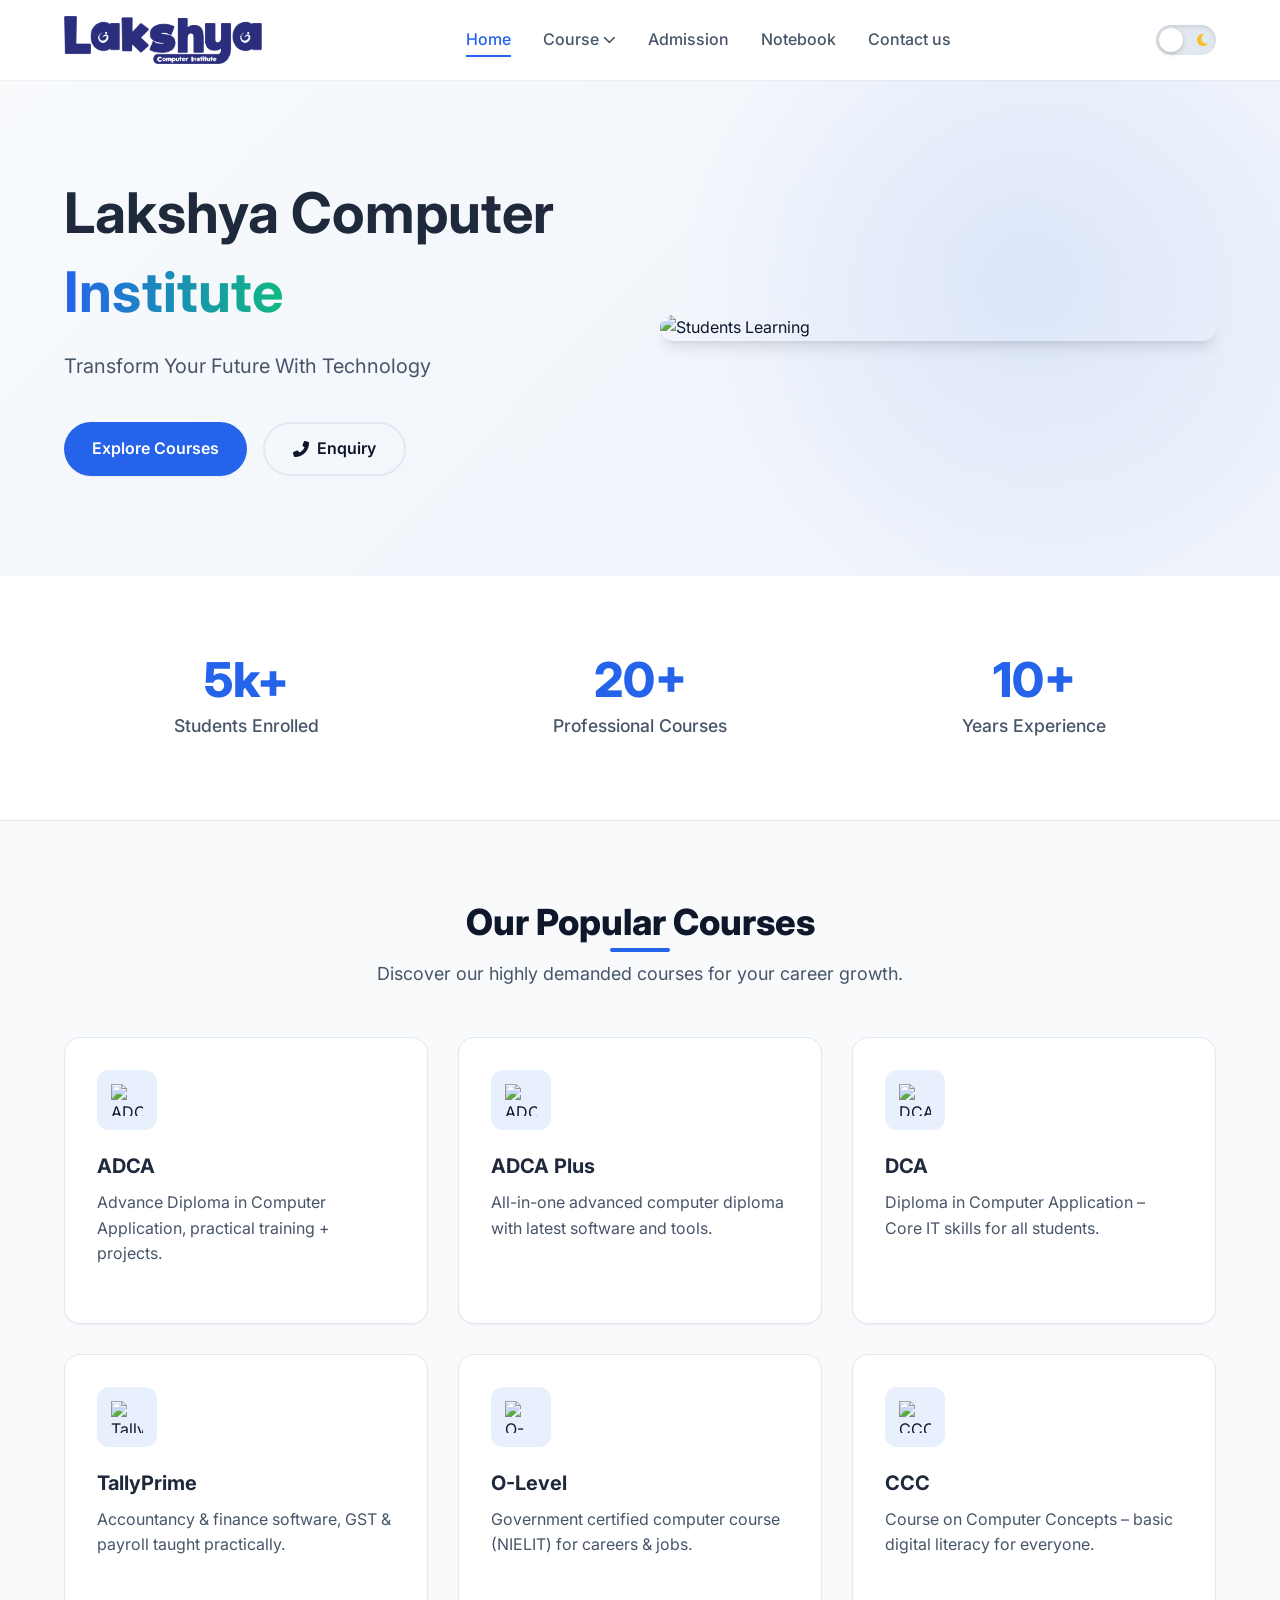
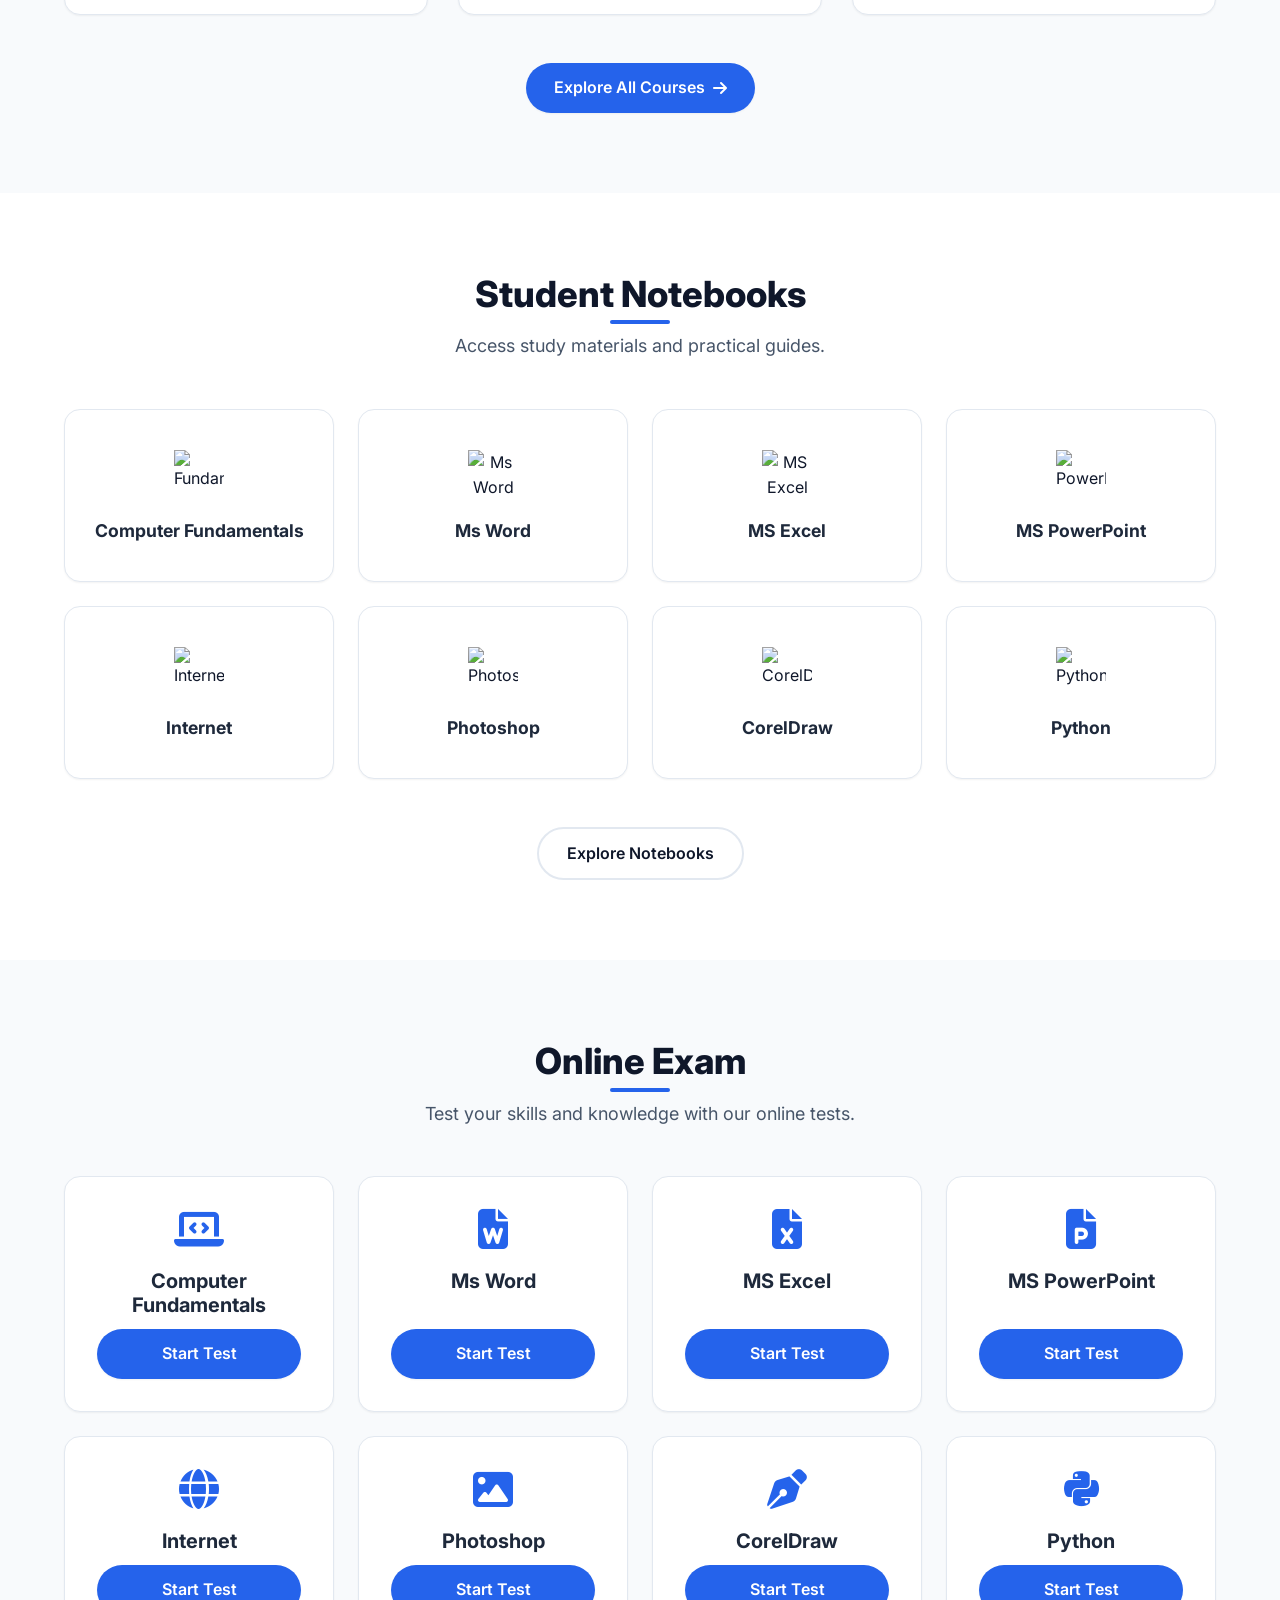
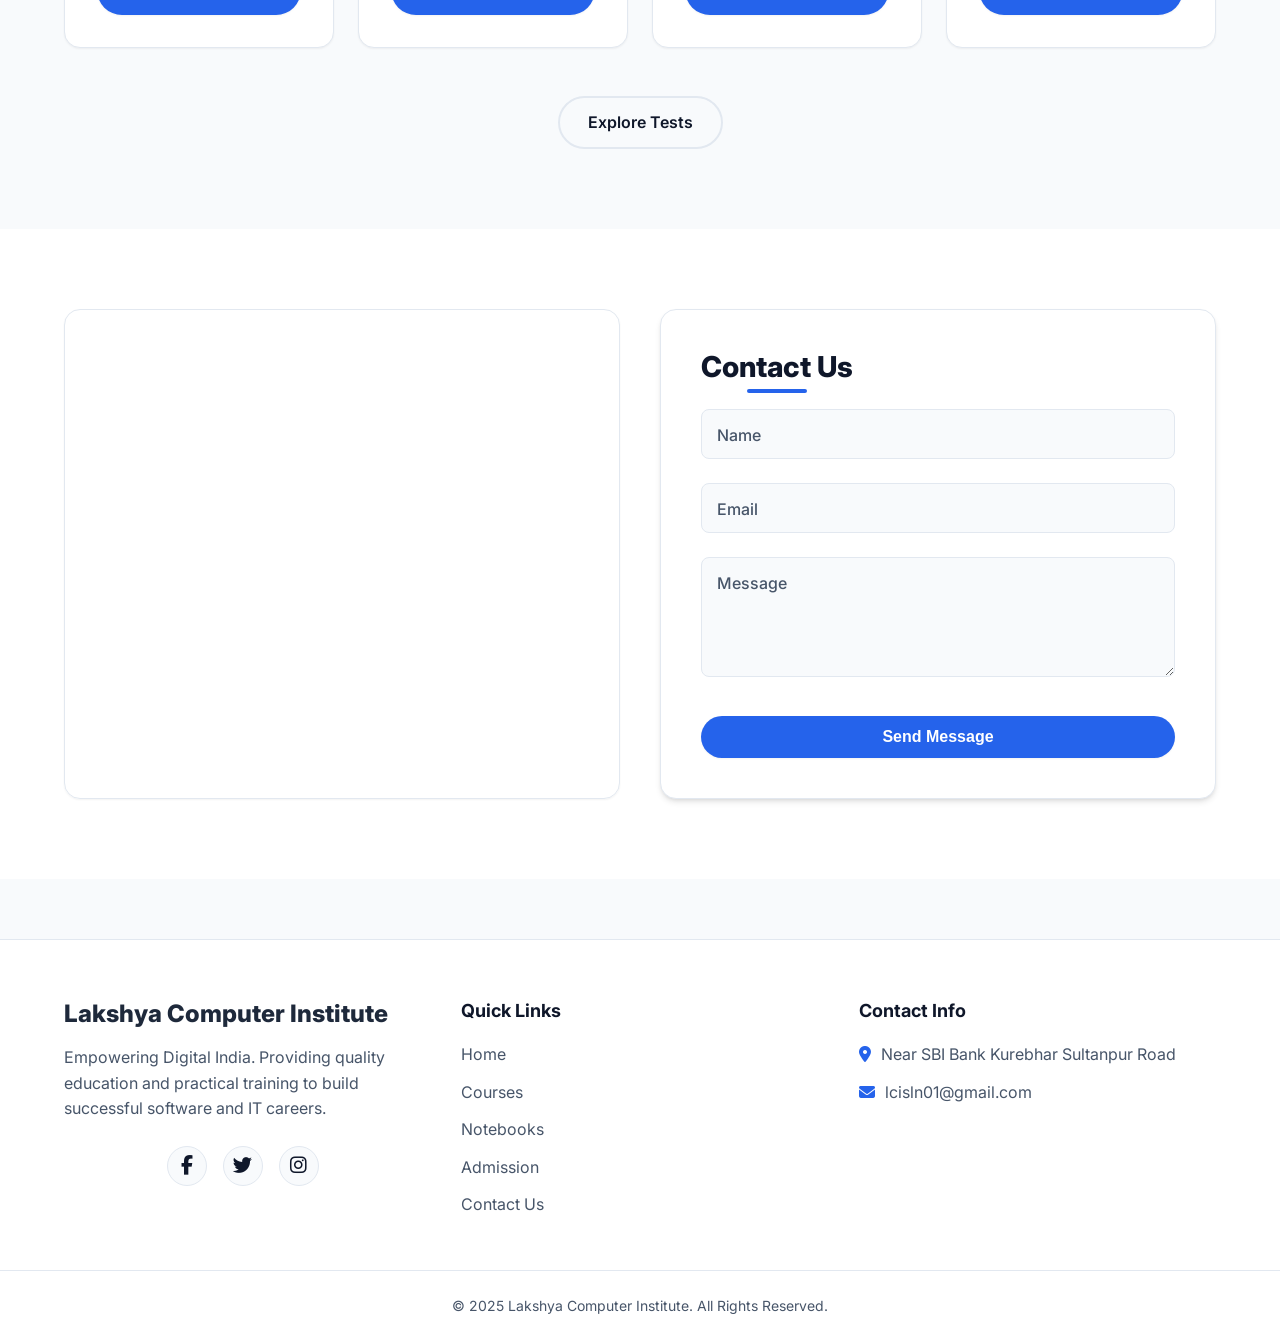
==== index.html @ 4f0df4cd "Add files via upload" ====
<!DOCTYPE html>
<html lang="en">

<head>
  <meta charset="UTF-8" />
  <title>Lakshya Computer Institute</title>
  <meta name="viewport" content="width=device-width, initial-scale=1.0" />
  <link rel="icon" type="image/png" href="img/fevicon.png">
  <link rel="stylesheet" href="assets/css/style.css">
  <link rel="stylesheet" href="https://cdnjs.cloudflare.com/ajax/libs/font-awesome/6.4.0/css/all.min.css">
</head>

<body>
  <!-- Page Loader -->
  <div id="page-loader" class="page-loader">
    <div class="spinner"></div>
  </div>

  <!-- Header -->
  <header>
    <div class="container navbar">
      <div class="nav-brand">
        <img src="img/logo.png" alt="Lakshya Logo" class="logo-img" />
      </div>

      <nav class="nav-menu" id="nav-menu">
        <a href="index.html" class="nav-link active">Home</a>
        <div class="dropdown">
          <a href="#" class="nav-link dropdown-toggle" id="dropdownBtn">Course <i class="fas fa-chevron-down"></i></a>
          <div class="dropdown-menu">
            <a href="Course.html" class="dropdown-item">Basic Course</a>
            <a href="Course.html" class="dropdown-item">Intermediate Course</a>
            <a href="Course.html" class="dropdown-item">Advance Course</a>
          </div>
        </div>
        <a href="admission.html" class="nav-link">Admission</a>
        <a href="Notebook.html" class="nav-link">Notebook</a>
        <a href="contact.html" class="nav-link">Contact us</a>
      </nav>

      <div class="nav-actions">
        <button id="theme-toggle" class="animated-theme-toggle" aria-label="Toggle Dark Mode">
          <div class="toggle-track">
            <i class="fas fa-sun icon-sun"></i>
            <i class="fas fa-moon icon-moon"></i>
            <div class="toggle-thumb"></div>
          </div>
        </button>
        <button id="mobile-menu-btn" class="mobile-menu-btn" aria-label="Toggle Mobile Menu">
          <i class="fas fa-bars"></i>
        </button>
      </div>
    </div>
  </header>

  <!-- Hero Section -->
  <section class="hero" id="hero">
    <div class="container grid-2" style="align-items: center;">
      <div class="hero-content reveal">
        <h1>Lakshya Computer <span class="animated-text">Institute</span></h1>
        <p class="hero-subtitle">Transform Your Future With Technology</p>
        <div class="hero-buttons">
          <a href="Course.html" class="btn btn-primary">Explore Courses</a>
          <a href="tel:+919044666636" class="btn btn-outline"><i class="fas fa-phone-alt"></i> Enquiry</a>
        </div>
      </div>
      <div class="hero-image-wrapper reveal" style="transition-delay: 0.2s;">
        <img src="https://images.unsplash.com/photo-1513258496099-48168024aec0?fit=crop&w=1000&q=80"
          alt="Students Learning">
      </div>
    </div>
  </section>

  <!-- Stats Section (New UI) -->
  <section class="stats-section">
    <div class="container grid-3 reveal">
      <div class="stat-item">
        <div class="stat-number">5k+</div>
        <div class="stat-label">Students Enrolled</div>
      </div>
      <div class="stat-item">
        <div class="stat-number">20+</div>
        <div class="stat-label">Professional Courses</div>
      </div>
      <div class="stat-item">
        <div class="stat-number">10+</div>
        <div class="stat-label">Years Experience</div>
      </div>
    </div>
  </section>

  <!-- Courses Section -->
  <section class="section-padding" style="background-color: var(--bg-color);">
    <div class="container">
      <div class="text-center reveal">
        <h2 class="section-title">Our Popular Courses</h2>
        <p class="section-subtitle">Discover our highly demanded courses for your career growth.</p>
      </div>

      <div class="grid-3 mb-5">
        <div class="card course-card reveal">
          <div class="card-icon"><img src="https://cdn-icons-png.flaticon.com/128/5000/5000269.png" alt="ADCA"></div>
          <h3 class="card-title">ADCA</h3>
          <p class="card-desc">Advance Diploma in Computer Application, practical training + projects.</p>
        </div>
        <div class="card course-card reveal" style="transition-delay: 0.1s;">
          <div class="card-icon"><img src="https://cdn-icons-png.flaticon.com/128/5000/5000269.png" alt="ADCA Plus">
          </div>
          <h3 class="card-title">ADCA Plus</h3>
          <p class="card-desc">All-in-one advanced computer diploma with latest software and tools.</p>
        </div>
        <div class="card course-card reveal" style="transition-delay: 0.2s;">
          <div class="card-icon"><img src="https://cdn-icons-png.flaticon.com/128/5000/5000269.png" alt="DCA"></div>
          <h3 class="card-title">DCA</h3>
          <p class="card-desc">Diploma in Computer Application – Core IT skills for all students.</p>
        </div>
        <div class="card course-card reveal">
          <div class="card-icon"><img src="https://cdn-icons-png.flaticon.com/128/5000/5000269.png" alt="TallyPrime">
          </div>
          <h3 class="card-title">TallyPrime</h3>
          <p class="card-desc">Accountancy & finance software, GST & payroll taught practically.</p>
        </div>
        <div class="card course-card reveal" style="transition-delay: 0.1s;">
          <div class="card-icon"><img src="https://cdn-icons-png.flaticon.com/128/5000/5000269.png" alt="O-Level"></div>
          <h3 class="card-title">O-Level</h3>
          <p class="card-desc">Government certified computer course (NIELIT) for careers & jobs.</p>
        </div>
        <div class="card course-card reveal" style="transition-delay: 0.2s;">
          <div class="card-icon"><img src="https://cdn-icons-png.flaticon.com/128/5000/5000269.png" alt="CCC"></div>
          <h3 class="card-title">CCC</h3>
          <p class="card-desc">Course on Computer Concepts – basic digital literacy for everyone.</p>
        </div>
      </div>

      <div class="text-center reveal">
        <a href="Course.html" class="btn btn-primary">Explore All Courses <i class="fas fa-arrow-right"></i></a>
      </div>
    </div>
  </section>

  <!-- Notebooks Section -->
  <section class="section-padding" style="background-color: var(--surface-color);">
    <div class="container">
      <div class="text-center reveal">
        <h2 class="section-title">Student Notebooks</h2>
        <p class="section-subtitle">Access study materials and practical guides.</p>
      </div>

      <div class="grid-4 mb-5">
        <div class="card notebook-card reveal">
          <img src="https://cdn-icons-png.flaticon.com/128/3749/3749784.png" alt="Fundamentals" class="card-icon">
          <h4 class="card-title">Computer Fundamentals</h4>
        </div>
        <div class="card notebook-card reveal" style="transition-delay: 0.1s;">
          <img src="https://cdn-icons-png.flaticon.com/128/888/888883.png" alt="Ms Word" class="card-icon">
          <h4 class="card-title">Ms Word</h4>
        </div>
        <div class="card notebook-card reveal" style="transition-delay: 0.2s;">
          <img src="https://cdn-icons-png.flaticon.com/128/732/732220.png" alt="MS Excel" class="card-icon">
          <h4 class="card-title">MS Excel</h4>
        </div>
        <div class="card notebook-card reveal" style="transition-delay: 0.3s;">
          <img src="https://cdn-icons-png.flaticon.com/128/888/888874.png" alt="PowerPoint" class="card-icon">
          <h4 class="card-title">MS PowerPoint</h4>
        </div>
        <!-- Row 2 -->
        <div class="card notebook-card reveal">
          <img src="https://cdn-icons-png.flaticon.com/128/364/364089.png" alt="Internet" class="card-icon">
          <h4 class="card-title">Internet</h4>
        </div>
        <div class="card notebook-card reveal" style="transition-delay: 0.1s;">
          <img src="https://cdn-icons-png.flaticon.com/128/5968/5968520.png" alt="Photoshop" class="card-icon">
          <h4 class="card-title">Photoshop</h4>
        </div>
        <div class="card notebook-card reveal" style="transition-delay: 0.2s;">
          <img src="https://cdn-icons-png.flaticon.com/128/17471/17471642.png" alt="CorelDraw" class="card-icon">
          <h4 class="card-title">CorelDraw</h4>
        </div>
        <div class="card notebook-card reveal" style="transition-delay: 0.3s;">
          <img src="https://cdn-icons-png.flaticon.com/128/3098/3098090.png" alt="Python" class="card-icon">
          <h4 class="card-title">Python</h4>
        </div>
      </div>

      <div class="text-center reveal">
        <a href="Notebook.html" class="btn btn-outline" target="_blank">Explore Notebooks</a>
      </div>
    </div>
  </section>

  <!-- Online Exam Section -->
  <section class="section-padding" style="background-color: var(--bg-color);">
    <div class="container">
      <div class="text-center reveal">
        <h2 class="section-title">Online Exam</h2>
        <p class="section-subtitle">Test your skills and knowledge with our online tests.</p>
      </div>

      <div class="grid-4 mb-5">
        <div class="card exam-card reveal">
          <i class="fas fa-laptop-code card-icon"></i>
          <h4 class="card-title mb-3">Computer Fundamentals</h4>
          <a href="exam.html" class="btn btn-primary">Start Test</a>
        </div>
        <div class="card exam-card reveal" style="transition-delay: 0.1s;">
          <i class="fas fa-file-word card-icon"></i>
          <h4 class="card-title mb-3">Ms Word</h4>
          <a href="exam.html" class="btn btn-primary">Start Test</a>
        </div>
        <div class="card exam-card reveal" style="transition-delay: 0.2s;">
          <i class="fas fa-file-excel card-icon"></i>
          <h4 class="card-title mb-3">MS Excel</h4>
          <a href="exam.html" class="btn btn-primary">Start Test</a>
        </div>
        <div class="card exam-card reveal" style="transition-delay: 0.3s;">
          <i class="fas fa-file-powerpoint card-icon"></i>
          <h4 class="card-title mb-3">MS PowerPoint</h4>
          <a href="exam.html" class="btn btn-primary">Start Test</a>
        </div>
        <!-- Row 2 -->
        <div class="card exam-card reveal">
          <i class="fas fa-globe card-icon"></i>
          <h4 class="card-title mb-3">Internet</h4>
          <a href="exam.html" class="btn btn-primary">Start Test</a>
        </div>
        <div class="card exam-card reveal" style="transition-delay: 0.1s;">
          <i class="fas fa-image card-icon"></i>
          <h4 class="card-title mb-3">Photoshop</h4>
          <a href="exam.html" class="btn btn-primary">Start Test</a>
        </div>
        <div class="card exam-card reveal" style="transition-delay: 0.2s;">
          <i class="fas fa-pen-nib card-icon"></i>
          <h4 class="card-title mb-3">CorelDraw</h4>
          <a href="exam.html" class="btn btn-primary">Start Test</a>
        </div>
        <div class="card exam-card reveal" style="transition-delay: 0.3s;">
          <i class="fab fa-python card-icon"></i>
          <h4 class="card-title mb-3">Python</h4>
          <a href="exam.html" class="btn btn-primary">Start Test</a>
        </div>
      </div>

      <div class="text-center reveal">
        <a href="exam.html" class="btn btn-outline">Explore Tests</a>
      </div>
    </div>
  </section>

  <!-- Location & Contact -->
  <section class="section-padding" style="background-color: var(--surface-color);">
    <div class="container grid-2">
      <div class="map-container reveal">
        <iframe
          src="https://www.google.com/maps/embed?pb=!1m18!1m12!1m3!1d3573.3464577233767!2d82.12186277530004!3d26.412293976949005!2m3!1f0!2f0!3f0!3m2!1i1024!2i768!4f13.1!3m3!1m2!1s0x399a70b5b1c61047%3A0x3f7963df9a05175!2sLakshya%20Computer%20Institute!5e0!3m2!1sen!2sin!4v1759248676614!5m2!1sen!2sin"
          allowfullscreen="" loading="lazy" referrerpolicy="no-referrer-when-downgrade"></iframe>
      </div>
      <div class="contact-card reveal" style="transition-delay: 0.2s;">
        <h3 class="section-title" style="font-size: 1.8rem; margin-bottom: 24px;">Contact Us</h3>
        <form id="contactForm" novalidate onsubmit="return false;">
          <div class="floating-group">
            <input id="name" name="name" type="text" class="form-control" required placeholder=" " />
            <label for="name" class="floating-label">Name</label>
          </div>
          <div class="floating-group">
            <input id="email" name="email" type="email" class="form-control" required placeholder=" " />
            <label for="email" class="floating-label">Email</label>
          </div>
          <div class="floating-group" style="margin-bottom: 32px;">
            <textarea id="message" name="message" class="form-control" required placeholder=" "
              style="min-height: 120px; resize: vertical; padding-top: 24px;"></textarea>
            <label for="message" class="floating-label">Message</label>
          </div>
          <button type="submit" class="btn btn-primary" style="width: 100%;"
            onclick="alert('Thank you for contacting us. We will respond soon.')">Send Message</button>
        </form>
      </div>
    </div>
  </section>

  <!-- Footer -->
  <footer>
    <div class="container footer-content">
      <div class="footer-brand">
        <h3>Lakshya Computer Institute</h3>
        <p>Empowering Digital India. Providing quality education and practical training to build successful software and
          IT careers.</p>
        <div class="social-icons">
          <a href="https://facebook.com/lakshyacomputer" class="social-icon" target="_blank" rel="noopener"><i
              class="fab fa-facebook-f"></i></a>
          <a href="https://twitter.com/lakshyainstitute" class="social-icon" target="_blank" rel="noopener"><i
              class="fab fa-twitter"></i></a>
          <a href="https://instagram.com/lakshyacomputer" class="social-icon" target="_blank" rel="noopener"><i
              class="fab fa-instagram"></i></a>
        </div>
      </div>
      <div class="footer-links">
        <h4>Quick Links</h4>
        <ul>
          <li><a href="index.html">Home</a></li>
          <li><a href="Course.html">Courses</a></li>
          <li><a href="Notebook.html">Notebooks</a></li>
          <li><a href="admission.html">Admission</a></li>
          <li><a href="contact.html">Contact Us</a></li>
        </ul>
      </div>
      <div class="footer-links">
        <h4>Contact Info</h4>
        <ul style="color: var(--text-secondary);">
          <li style="display: flex; gap: 10px; align-items: flex-start;"><i class="fas fa-map-marker-alt"
              style="margin-top: 4px; color: var(--accent-color);"></i> Near SBI Bank Kurebhar Sultanpur Road</li>
          <li style="display: flex; gap: 10px; align-items: center;"><i class="fas fa-envelope"
              style="color: var(--accent-color);"></i> lcisln01@gmail.com</li>
        </ul>
      </div>
    </div>
    <div class="footer-bottom">
      &copy; 2025 Lakshya Computer Institute. All Rights Reserved.
    </div>
  </footer>

  <!-- Scroll to Top -->
  <button id="scroll-top-btn" class="scroll-top" aria-label="Scroll to top"><i class="fas fa-arrow-up"></i></button>

  <script src="assets/js/main.js"></script>
</body>

</html>
---- assets/css/style.css ----
/* Google Fonts */
@import url('https://fonts.googleapis.com/css2?family=Inter:wght@300;400;500;600;700;800&family=Fira+Code:wght@400;600;700&display=swap');

/* CSS Variables for Light & Dark Mode */
:root {
    /* Colors - Light Theme (Default) */
    --bg-color: #f8fafc;
    /* Slate 50 */
    --surface-color: #ffffff;
    /* White */
    --text-primary: #0f172a;
    /* Slate 900 */
    --text-secondary: #475569;
    /* Slate 600 */

    --primary-color: #1e293b;
    /* Deep Slate 800 */
    --primary-hover: #334155;
    /* Slate 700 */

    --accent-color: #2563eb;
    /* Trust Blue 600 */
    --accent-hover: #1d4ed8;
    /* Trust Blue 700 */

    --highlight-color: #10b981;
    /* Emerald 500 (For CTA / Success) */
    --highlight-hover: #059669;
    /* Emerald 600 */

    --border-color: #e2e8f0;
    /* Slate 200 */

    /* Shadows */
    --shadow-sm: 0 1px 2px 0 rgb(0 0 0 / 0.05);
    --shadow-md: 0 4px 6px -1px rgb(0 0 0 / 0.1), 0 2px 4px -2px rgb(0 0 0 / 0.1);
    --shadow-lg: 0 10px 15px -3px rgb(0 0 0 / 0.1), 0 4px 6px -4px rgb(0 0 0 / 0.1);
    --shadow-hover: 0 20px 25px -5px rgb(0 0 0 / 0.1), 0 8px 10px -6px rgb(0 0 0 / 0.1);

    /* Transitions */
    --transition-fast: 0.15s ease-in-out;
    --transition-normal: 0.3s ease-in-out;
    --transition-bounce: 0.4s cubic-bezier(0.175, 0.885, 0.32, 1.275);

    /* Layout */
    --border-radius-sm: 8px;
    --border-radius-md: 12px;
    --border-radius-lg: 16px;
    --container-width: 1200px;
}

[data-theme="dark"] {
    /* Colors - Dark Theme */
    --bg-color: #0f172a;
    /* Slate 900 */
    --surface-color: #1e293b;
    /* Slate 800 */
    --text-primary: #f8fafc;
    /* Slate 50 */
    --text-secondary: #94a3b8;
    /* Slate 400 */

    --primary-color: #f8fafc;
    /* Slate 50 (White for text) */
    --primary-hover: #e2e8f0;
    /* Slate 200 */

    --accent-color: #3b82f6;
    /* Trust Blue 500 */
    --accent-hover: #60a5fa;
    /* Trust Blue 400 */

    --border-color: #334155;
    /* Slate 700 */

    /* Adjusted dark shadows */
    --shadow-sm: 0 1px 2px 0 rgb(0 0 0 / 0.3);
    --shadow-md: 0 4px 6px -1px rgb(0 0 0 / 0.3);
    --shadow-lg: 0 10px 15px -3px rgb(0 0 0 / 0.4);
    --shadow-hover: 0 20px 25px -5px rgb(0 0 0 / 0.5);
}

/* Reset & Base Styles */
* {
    margin: 0;
    padding: 0;
    box-sizing: border-box;
}

body {
    font-family: 'Inter', sans-serif;
    background-color: var(--bg-color);
    color: var(--text-primary);
    line-height: 1.6;
    -webkit-font-smoothing: antialiased;
    transition: background-color var(--transition-normal), color var(--transition-normal);
    overflow-x: hidden;
}

h1,
h2,
h3,
h4,
h5,
h6 {
    font-weight: 700;
    color: var(--text-primary);
    line-height: 1.2;
}

a {
    color: var(--accent-color);
    text-decoration: none;
    transition: color var(--transition-fast);
}

a:hover {
    color: var(--accent-hover);
}

img {
    max-width: 100%;
    height: auto;
    display: block;
}

/* Layout Utilities */
.container {
    width: 100%;
    max-width: var(--container-width);
    margin: 0 auto;
    padding: 0 24px;
}

.section-padding {
    padding: 80px 0;
}

.text-center {
    text-align: center;
}

.grid-2 {
    display: grid;
    grid-template-columns: repeat(auto-fit, minmax(320px, 1fr));
    gap: 40px;
}

.grid-3 {
    display: grid;
    grid-template-columns: repeat(auto-fit, minmax(280px, 1fr));
    gap: 30px;
}

.grid-4 {
    display: grid;
    grid-template-columns: repeat(auto-fit, minmax(220px, 1fr));
    gap: 24px;
}

.mb-1 {
    margin-bottom: 8px;
}

.mb-2 {
    margin-bottom: 16px;
}

.mb-3 {
    margin-bottom: 24px;
}

.mb-4 {
    margin-bottom: 32px;
}

.mb-5 {
    margin-bottom: 48px;
}

/* Typography */
.section-title {
    font-size: 2.25rem;
    font-weight: 800;
    margin-bottom: 16px;
    position: relative;
    display: inline-block;
}

.section-title::after {
    content: '';
    position: absolute;
    bottom: -8px;
    left: 50%;
    transform: translateX(-50%);
    width: 60px;
    height: 4px;
    background-color: var(--accent-color);
    border-radius: 4px;
}

.section-subtitle {
    font-size: 1.125rem;
    color: var(--text-secondary);
    max-width: 600px;
    margin: 0 auto 48px auto;
}

/* Buttons */
.btn {
    display: inline-flex;
    align-items: center;
    justify-content: center;
    padding: 12px 28px;
    font-size: 1rem;
    font-weight: 600;
    border-radius: 30px;
    border: none;
    cursor: pointer;
    transition: all var(--transition-normal);
    white-space: nowrap;
    gap: 8px;
}

.btn-primary {
    background-color: var(--accent-color);
    color: #ffffff !important;
    box-shadow: var(--shadow-sm);
}

.btn-primary:hover {
    background-color: var(--accent-hover);
    transform: translateY(-2px);
    box-shadow: var(--shadow-md);
    color: #ffffff !important;
}

.btn-cta {
    background-color: var(--highlight-color);
    color: #ffffff !important;
    box-shadow: var(--shadow-md);
}

.btn-cta:hover {
    background-color: var(--highlight-hover);
    transform: translateY(-2px) scale(1.02);
    box-shadow: var(--shadow-lg);
}

/* Animated Theme Toggle */
.animated-theme-toggle {
    background: transparent;
    border: none;
    cursor: pointer;
    padding: 0;
    display: flex;
    align-items: center;
}

.toggle-track {
    width: 60px;
    height: 30px;
    background-color: var(--border-color);
    border-radius: 30px;
    position: relative;
    display: flex;
    align-items: center;
    justify-content: space-between;
    padding: 0 8px;
    transition: background-color var(--transition-normal);
    box-shadow: inset 0 2px 4px rgba(0, 0, 0, 0.1);
}

body[data-theme='dark'] .toggle-track {
    background-color: var(--accent-color);
}

.icon-sun {
    color: #f59e0b;
    /* Amber */
    font-size: 14px;
    z-index: 1;
}

.icon-moon {
    color: #fbbf24;
    /* Yellow */
    font-size: 14px;
    z-index: 1;
}

.toggle-thumb {
    position: absolute;
    top: 3px;
    left: 3px;
    width: 24px;
    height: 24px;
    background-color: #fff;
    border-radius: 50%;
    transition: transform 0.3s cubic-bezier(0.175, 0.885, 0.32, 1.275);
    box-shadow: 0 2px 4px rgba(0, 0, 0, 0.2);
    z-index: 2;
}

body[data-theme='dark'] .toggle-thumb {
    transform: translateX(30px);
    background-color: #ffffff;
}

.btn-outline {
    background-color: transparent;
    color: var(--text-primary);
    border: 2px solid var(--border-color);
}

.btn-outline:hover {
    border-color: var(--accent-color);
    color: var(--accent-color);
    background-color: transparent;
}

/* Header & Navbar */
header {
    background-color: var(--surface-color);
    box-shadow: var(--shadow-sm);
    position: sticky;
    top: 0;
    z-index: 1000;
    transition: background-color var(--transition-normal), box-shadow var(--transition-normal);
}

.navbar {
    display: flex;
    align-items: center;
    justify-content: space-between;
    height: 80px;
}

.nav-brand {
    display: flex;
    align-items: center;
    gap: 12px;
}

.logo-img {
    height: 48px;
    width: auto;
    transition: filter var(--transition-normal);
}

[data-theme="dark"] .logo-img {
    filter: brightness(0) invert(1);
}

.nav-menu {
    display: flex;
    align-items: center;
    gap: 32px;
    list-style: none;
}

.nav-link {
    color: var(--text-secondary);
    font-weight: 500;
    font-size: 1rem;
    transition: color var(--transition-fast);
    position: relative;
}

.nav-link:hover,
.nav-link.active {
    color: var(--accent-color);
}

.nav-link::after {
    content: '';
    position: absolute;
    bottom: -4px;
    left: 0;
    width: 0;
    height: 2px;
    background-color: var(--accent-color);
    transition: width var(--transition-normal);
}

.nav-link:hover::after,
.nav-link.active::after {
    width: 100%;
}

/* Dropdown */
.dropdown {
    position: relative;
}

.dropdown-toggle {
    display: flex;
    align-items: center;
    gap: 4px;
    cursor: pointer;
}

.dropdown-toggle i {
    font-size: 0.8rem;
    transition: transform var(--transition-normal);
}

.dropdown-menu {
    position: absolute;
    top: 100%;
    left: 0;
    background-color: var(--surface-color);
    min-width: 220px;
    border-radius: var(--border-radius-md);
    box-shadow: var(--shadow-lg);
    opacity: 0;
    visibility: hidden;
    transform: translateY(10px);
    transition: all var(--transition-normal);
    padding: 8px 0;
    border: 1px solid var(--border-color);
}

.dropdown:hover .dropdown-menu,
.dropdown.open .dropdown-menu {
    opacity: 1;
    visibility: visible;
    transform: translateY(0);
}

.dropdown:hover .dropdown-toggle i,
.dropdown.open .dropdown-toggle i {
    transform: rotate(180deg);
}

.dropdown-item {
    display: block;
    padding: 10px 20px;
    color: var(--text-primary);
    font-weight: 500;
    transition: background-color var(--transition-fast), color var(--transition-fast);
    text-decoration: none;
}

.dropdown-item:hover {
    background-color: var(--bg-color);
    color: var(--accent-color);
}

/* Nav Right & Toggles */
.nav-actions {
    display: flex;
    align-items: center;
    gap: 16px;
}

.theme-toggle {
    background: none;
    border: none;
    color: var(--text-primary);
    font-size: 1.2rem;
    cursor: pointer;
    width: 40px;
    height: 40px;
    border-radius: 50%;
    display: flex;
    align-items: center;
    justify-content: center;
    transition: background-color var(--transition-fast);
}

.theme-toggle:hover {
    background-color: var(--bg-color);
}

.mobile-menu-btn {
    display: none;
    background: none;
    border: none;
    color: var(--text-primary);
    font-size: 1.5rem;
    cursor: pointer;
}

/* Specific Section Styles */

/* Hero */
.hero {
    padding: 100px 0;
    background: linear-gradient(135deg, var(--bg-color) 0%, rgba(37, 99, 235, 0.05) 100%);
    position: relative;
    overflow: hidden;
}

.hero-content {
    display: flex;
    flex-direction: column;
    justify-content: center;
    z-index: 2;
    position: relative;
}

.hero h1 {
    font-size: 3.5rem;
    line-height: 1.2;
    margin-bottom: 24px;
    color: var(--primary-color);
    display: flex;
    flex-wrap: wrap;
    align-items: center;
    gap: 12px;
}

.animated-text {
    background: linear-gradient(270deg, var(--accent-color), var(--highlight-color), var(--accent-color));
    background-size: 200% 200%;
    -webkit-background-clip: text;
    background-clip: text;
    -webkit-text-fill-color: transparent;
    animation: gradientShift 3s ease infinite;
    display: inline-block;
}

@keyframes gradientShift {
    0% {
        background-position: 0% 50%;
    }

    50% {
        background-position: 100% 50%;
    }

    100% {
        background-position: 0% 50%;
    }
}

[data-theme="dark"] .hero h1 {
    color: #fff;
}

.hero-subtitle {
    font-size: 1.25rem;
    color: var(--text-secondary);
    margin-bottom: 40px;
    max-width: 500px;
}

.hero-buttons {
    display: flex;
    gap: 16px;
    flex-wrap: wrap;
}

.hero-image-wrapper {
    position: relative;
    z-index: 2;
    border-radius: var(--border-radius-lg);
    overflow: hidden;
    box-shadow: var(--shadow-lg);
    transform: perspective(1000px) rotateY(-5deg) translateY(10px);
    transition: transform 0.5s ease;
}

.hero-image-wrapper:hover {
    transform: perspective(1000px) rotateY(0deg) translateY(0px);
}

.hero-image-wrapper img {
    width: 100%;
    height: 100%;
    object-fit: cover;
    display: block;
}

/* Background blob for hero */
.hero::before {
    content: '';
    position: absolute;
    top: -20%;
    right: -10%;
    width: 60%;
    height: 120%;
    background: radial-gradient(circle, rgba(37, 99, 235, 0.1) 0%, rgba(255, 255, 255, 0) 70%);
    z-index: 1;
    pointer-events: none;
}

/* Stats Section */
.stats-section {
    background-color: var(--surface-color);
    padding: 60px 0;
    border-bottom: 1px solid var(--border-color);
}

.stat-item {
    text-align: center;
    padding: 20px;
}

.stat-number {
    font-size: 3rem;
    font-weight: 800;
    color: var(--accent-color);
    margin-bottom: 8px;
    line-height: 1;
}

.stat-label {
    font-size: 1.1rem;
    color: var(--text-secondary);
    font-weight: 500;
}

/* Cards */
.card {
    background-color: var(--surface-color);
    border-radius: var(--border-radius-lg);
    padding: 32px;
    box-shadow: var(--shadow-sm);
    transition: all var(--transition-normal);
    border: 1px solid var(--border-color);
    display: flex;
    flex-direction: column;
    position: relative;
    overflow: hidden;
}

.card:hover {
    transform: translateY(-8px);
    box-shadow: var(--shadow-hover);
    border-color: var(--accent-hover);
}

/* Course Card Specific */
.course-card .card-icon {
    width: 60px;
    height: 60px;
    border-radius: var(--border-radius-md);
    background: rgba(37, 99, 235, 0.1);
    display: flex;
    align-items: center;
    justify-content: center;
    margin-bottom: 24px;
}

.course-card .card-icon img {
    width: 32px;
    height: 32px;
    object-fit: contain;
}

.card-title {
    font-size: 1.25rem;
    font-weight: 700;
    margin-bottom: 12px;
    color: var(--primary-color);
}

.card-desc {
    color: var(--text-secondary);
    margin-bottom: 24px;
    flex-grow: 1;
}

/* Notebook Card Specific */
.notebook-card {
    text-align: center;
    align-items: center;
    padding: 40px 24px;
}

.notebook-card .card-icon {
    width: 50px;
    height: 50px;
    margin-bottom: 20px;
    transition: transform var(--transition-normal);
}

.notebook-card:hover .card-icon {
    transform: scale(1.1) rotate(5deg);
}

.notebook-card .card-title {
    margin-bottom: 0;
    font-size: 1.1rem;
}

/* Exam Card */
.exam-card {
    align-items: center;
    text-align: center;
}

.exam-card .card-icon {
    font-size: 2.5rem;
    color: var(--accent-color);
    margin-bottom: 20px;
}

.exam-card .btn {
    margin-top: auto;
    width: 100%;
}

/* Forms */
.form-group {
    margin-bottom: 24px;
    position: relative;
}

.form-label {
    display: block;
    font-weight: 600;
    margin-bottom: 8px;
    color: var(--text-primary);
}

.form-control {
    width: 100%;
    padding: 14px 16px;
    border: 1px solid var(--border-color);
    border-radius: var(--border-radius-sm);
    background-color: var(--bg-color);
    color: var(--text-primary);
    font-family: inherit;
    font-size: 1rem;
    transition: all var(--transition-fast);
}

.form-control:focus {
    outline: none;
    border-color: var(--accent-color);
    box-shadow: 0 0 0 3px rgba(37, 99, 235, 0.1);
    background-color: var(--surface-color);
}

/* Floating Label Variant */
.floating-group {
    position: relative;
    margin-bottom: 24px;
}

.floating-group .form-control {
    padding: 20px 16px 8px 16px;
}

.floating-label {
    position: absolute;
    top: 14px;
    left: 16px;
    font-size: 1rem;
    color: var(--text-secondary);
    pointer-events: none;
    transition: all var(--transition-fast);
    font-weight: 500;
}

.floating-group .form-control:focus~.floating-label,
.floating-group .form-control:not(:placeholder-shown)~.floating-label {
    top: 6px;
    font-size: 0.75rem;
    color: var(--accent-color);
}

.error-message {
    color: #ef4444;
    /* Red 500 */
    font-size: 0.875rem;
    margin-top: 6px;
    display: none;
}

.form-control.error {
    border-color: #ef4444;
}

.form-control.error+.error-message {
    display: block;
}

/* Contact/Location Frame */
.map-container {
    border-radius: var(--border-radius-lg);
    overflow: hidden;
    height: 100%;
    min-height: 400px;
    box-shadow: var(--shadow-sm);
    border: 1px solid var(--border-color);
}

.map-container iframe {
    width: 100%;
    height: 100%;
    border: none;
    display: block;
}

.contact-card {
    padding: 40px;
    background-color: var(--surface-color);
    border-radius: var(--border-radius-lg);
    box-shadow: var(--shadow-md);
    border: 1px solid var(--border-color);
}

/* Footer */
footer {
    background-color: var(--surface-color);
    border-top: 1px solid var(--border-color);
    padding: 60px 0 24px 0;
    margin-top: 60px;
}

.footer-content {
    display: grid;
    grid-template-columns: repeat(auto-fit, minmax(280px, 1fr));
    gap: 40px;
    margin-bottom: 40px;
}

.footer-brand h3 {
    font-size: 1.5rem;
    font-weight: 800;
    color: var(--primary-color);
    margin-bottom: 16px;
    display: flex;
    align-items: center;
    gap: 10px;
}

.footer-brand p {
    color: var(--text-secondary);
    margin-bottom: 24px;
}

.footer-links h4 {
    font-size: 1.125rem;
    font-weight: 700;
    margin-bottom: 20px;
}

.footer-links ul {
    list-style: none;
}

.footer-links li {
    margin-bottom: 12px;
}

.footer-links a {
    color: var(--text-secondary);
    transition: color var(--transition-fast);
}

.footer-links a:hover {
    color: var(--accent-color);
    padding-left: 4px;
}

.social-icons {
    display: flex;
    gap: 16px;
    justify-content: center;
}

.social-icon {
    width: 40px;
    height: 40px;
    border-radius: 50%;
    background-color: var(--bg-color);
    color: var(--text-primary);
    display: flex;
    align-items: center;
    justify-content: center;
    font-size: 1.2rem;
    transition: all var(--transition-bounce);
    border: 1px solid var(--border-color);
}

.social-icon:hover {
    background-color: var(--accent-color);
    color: #ffffff;
    transform: translateY(-4px);
    border-color: var(--accent-color);
}

.footer-bottom {
    text-align: center;
    padding-top: 24px;
    border-top: 1px solid var(--border-color);
    color: var(--text-secondary);
    font-size: 0.875rem;
    display: flex;
    flex-direction: column;
    gap: 12px;
}

/* Scroll to Top */
.scroll-top {
    position: fixed;
    bottom: 30px;
    right: 30px;
    width: 50px;
    height: 50px;
    background-color: var(--accent-color);
    color: #ffffff;
    border-radius: 50%;
    display: flex;
    align-items: center;
    justify-content: center;
    font-size: 1.2rem;
    cursor: pointer;
    border: none;
    box-shadow: var(--shadow-lg);
    opacity: 0;
    visibility: hidden;
    transform: translateY(20px);
    transition: all var(--transition-normal);
    z-index: 999;
}

.scroll-top.show {
    opacity: 1;
    visibility: visible;
    transform: translateY(0);
}

.scroll-top:hover {
    background-color: var(--accent-hover);
    transform: translateY(-4px);
}

/* Page Loader */
.page-loader {
    position: fixed;
    top: 0;
    left: 0;
    width: 100%;
    height: 100%;
    background-color: var(--surface-color);
    z-index: 9999;
    display: flex;
    align-items: center;
    justify-content: center;
    transition: opacity 0.5s ease, visibility 0.5s ease;
}

.spinner {
    width: 50px;
    height: 50px;
    border: 4px solid var(--border-color);
    border-top-color: var(--accent-color);
    border-radius: 50%;
    animation: spin 1s linear infinite;
}

@keyframes spin {
    to {
        transform: rotate(360deg);
    }
}

/* Scroll Reveal Animations */
.reveal {
    opacity: 0;
    transform: translateY(40px);
    transition: all 0.8s cubic-bezier(0.5, 0, 0, 1);
}

.reveal.active {
    opacity: 1;
    transform: translateY(0);
}

/* Responsive */
@media (max-width: 992px) {
    .hero {
        padding: 60px 0;
    }

    .hero h1 {
        font-size: 3rem;
    }

    .nav-menu {
        position: fixed;
        top: 80px;
        left: -100%;
        width: 100%;
        height: calc(100vh - 80px);
        background-color: var(--surface-color);
        flex-direction: column;
        padding: 40px 24px;
        gap: 24px;
        transition: left var(--transition-normal);
        overflow-y: auto;
        z-index: 1000;
    }

    .nav-menu.active {
        left: 0;
    }

    .mobile-menu-btn {
        display: block;
    }

    .dropdown-menu {
        position: static;
        opacity: 1;
        visibility: visible;
        transform: none;
        box-shadow: none;
        background-color: var(--bg-color);
        border: none;
        display: none;
        /* Hide by default in mobile */
        margin-top: 10px;
    }

    .dropdown.open .dropdown-menu {
        display: block;
    }
}

@media (max-width: 768px) {
    .section-padding {
        padding: 60px 0;
    }

    .section-title {
        font-size: 1.75rem;
    }

    .hero h1 {
        font-size: 2.5rem;
    }

    .hero-buttons {
        flex-direction: column;
    }

    .hero-buttons .btn {
        width: 100%;
    }

    .contact-card {
        padding: 24px;
    }

    .grid-2,
    .grid-3,
    .grid-4 {
        grid-template-columns: 1fr;
        gap: 20px;
    }

    .card {
        padding: 24px;
    }
}

@media (max-width: 480px) {
    .hero h1 {
        font-size: 2rem;
    }

    .section-padding {
        padding: 40px 0;
    }

    .stat-number {
        font-size: 2.2rem;
    }

    .navbar {
        height: 70px;
    }

    .nav-brand h3 {
        font-size: 1.2rem;
    }

    .logo-img {
        height: 36px;
    }

    .toggle-track {
        width: 50px;
        height: 26px;
    }

    body[data-theme='dark'] .toggle-thumb {
        transform: translateX(24px);
    }

    .toggle-thumb {
        width: 20px;
        height: 20px;
    }
}
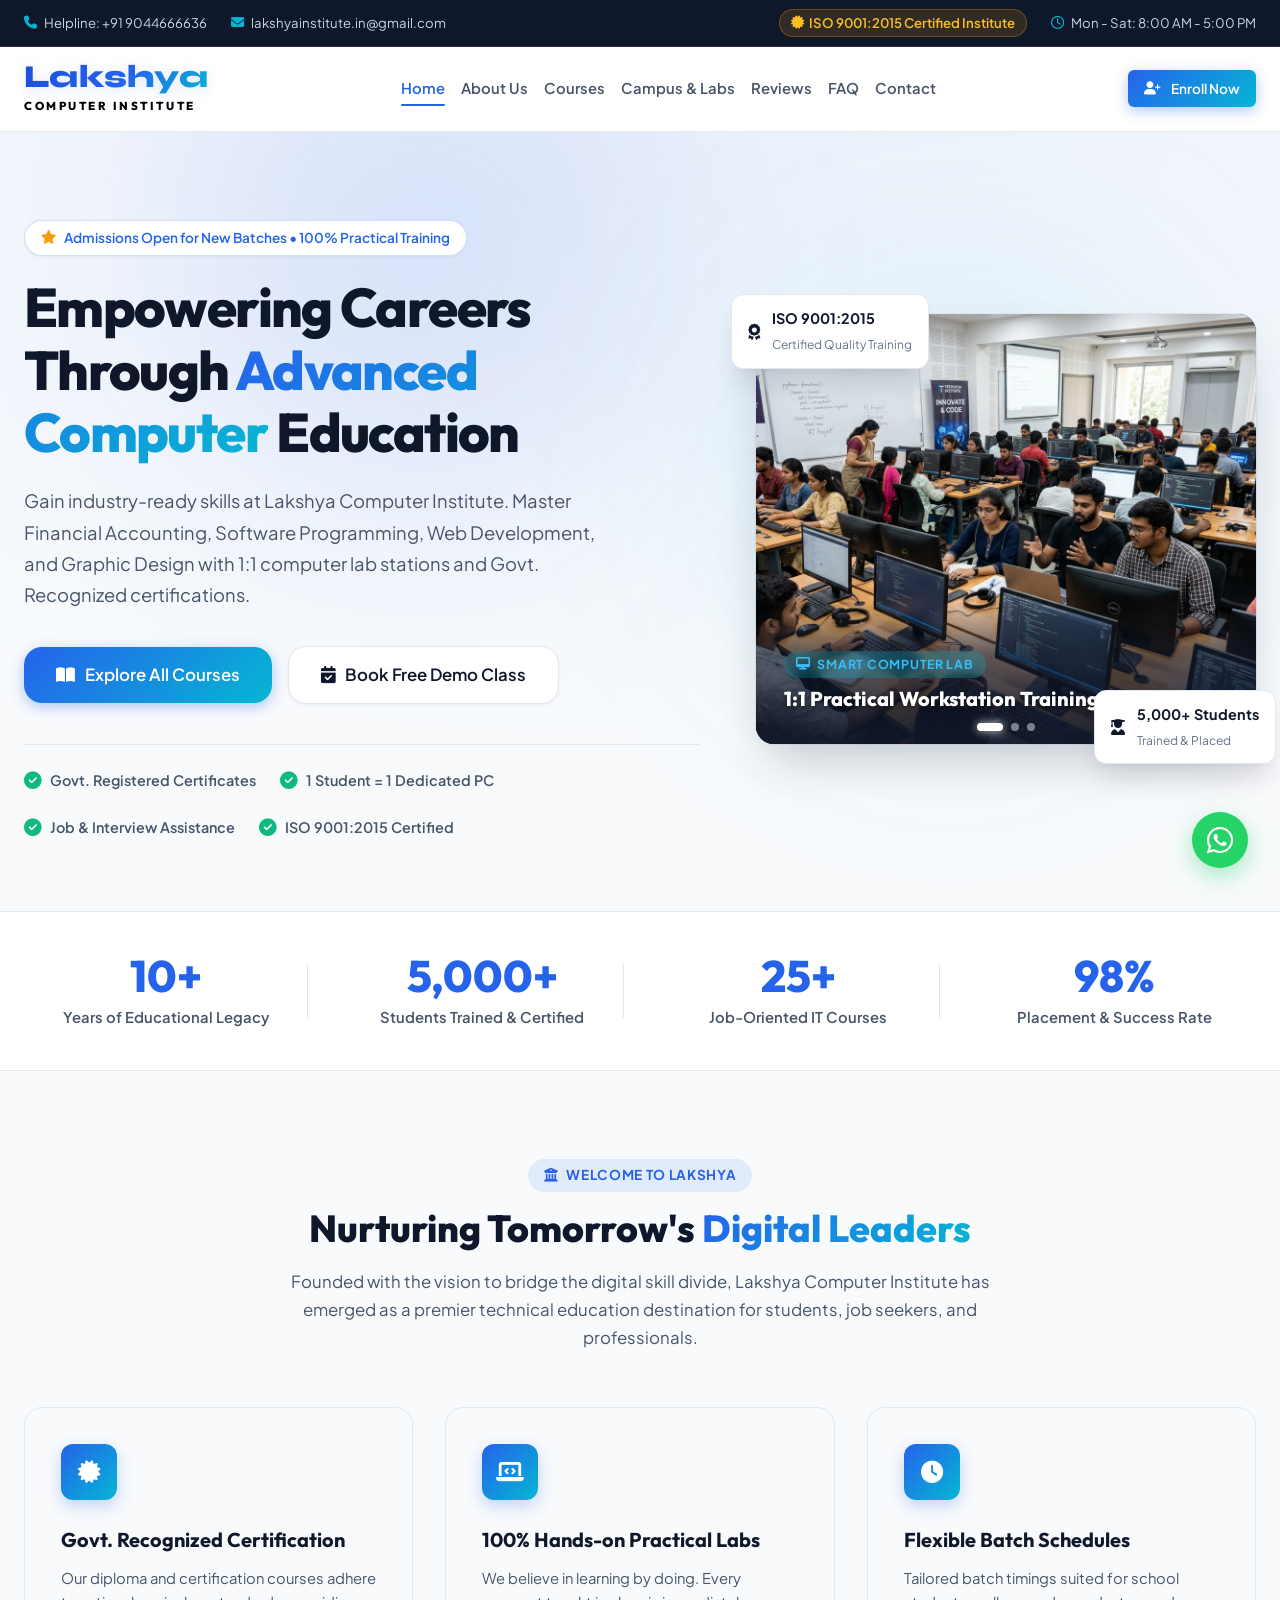
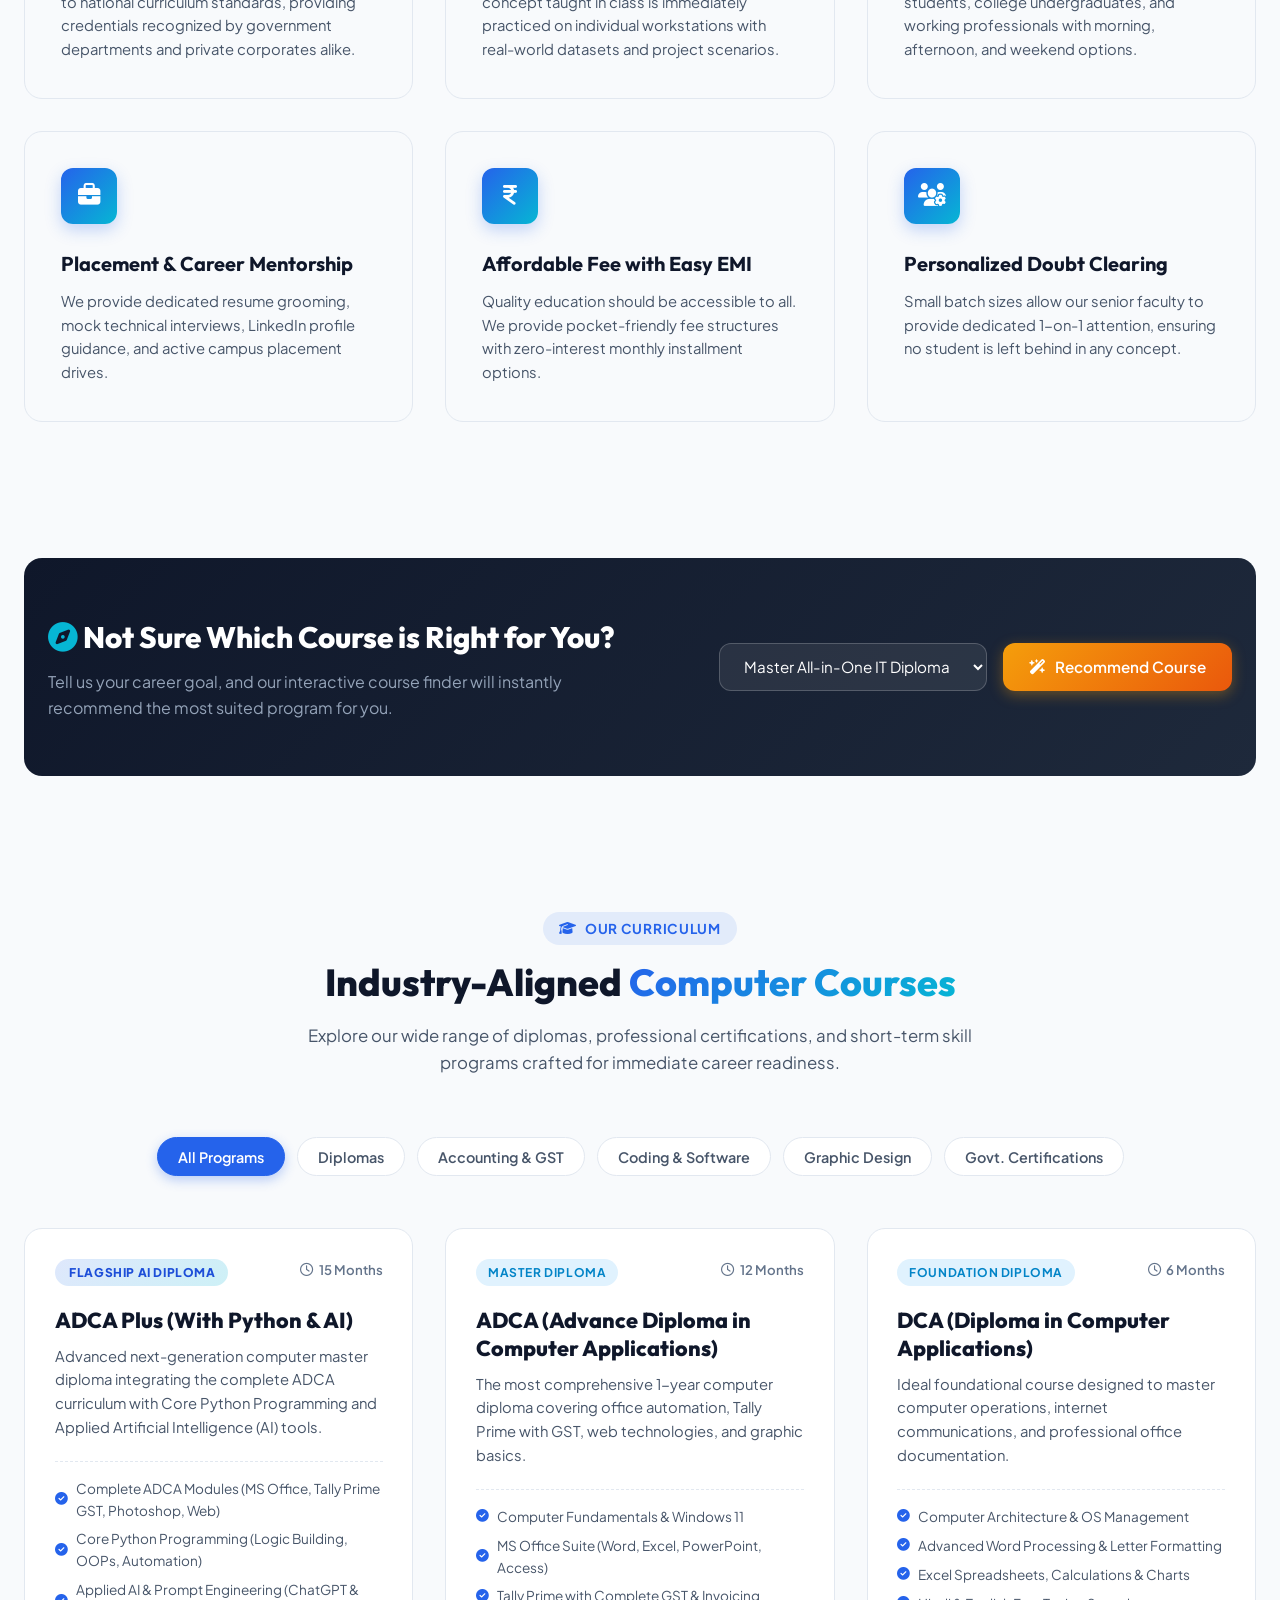
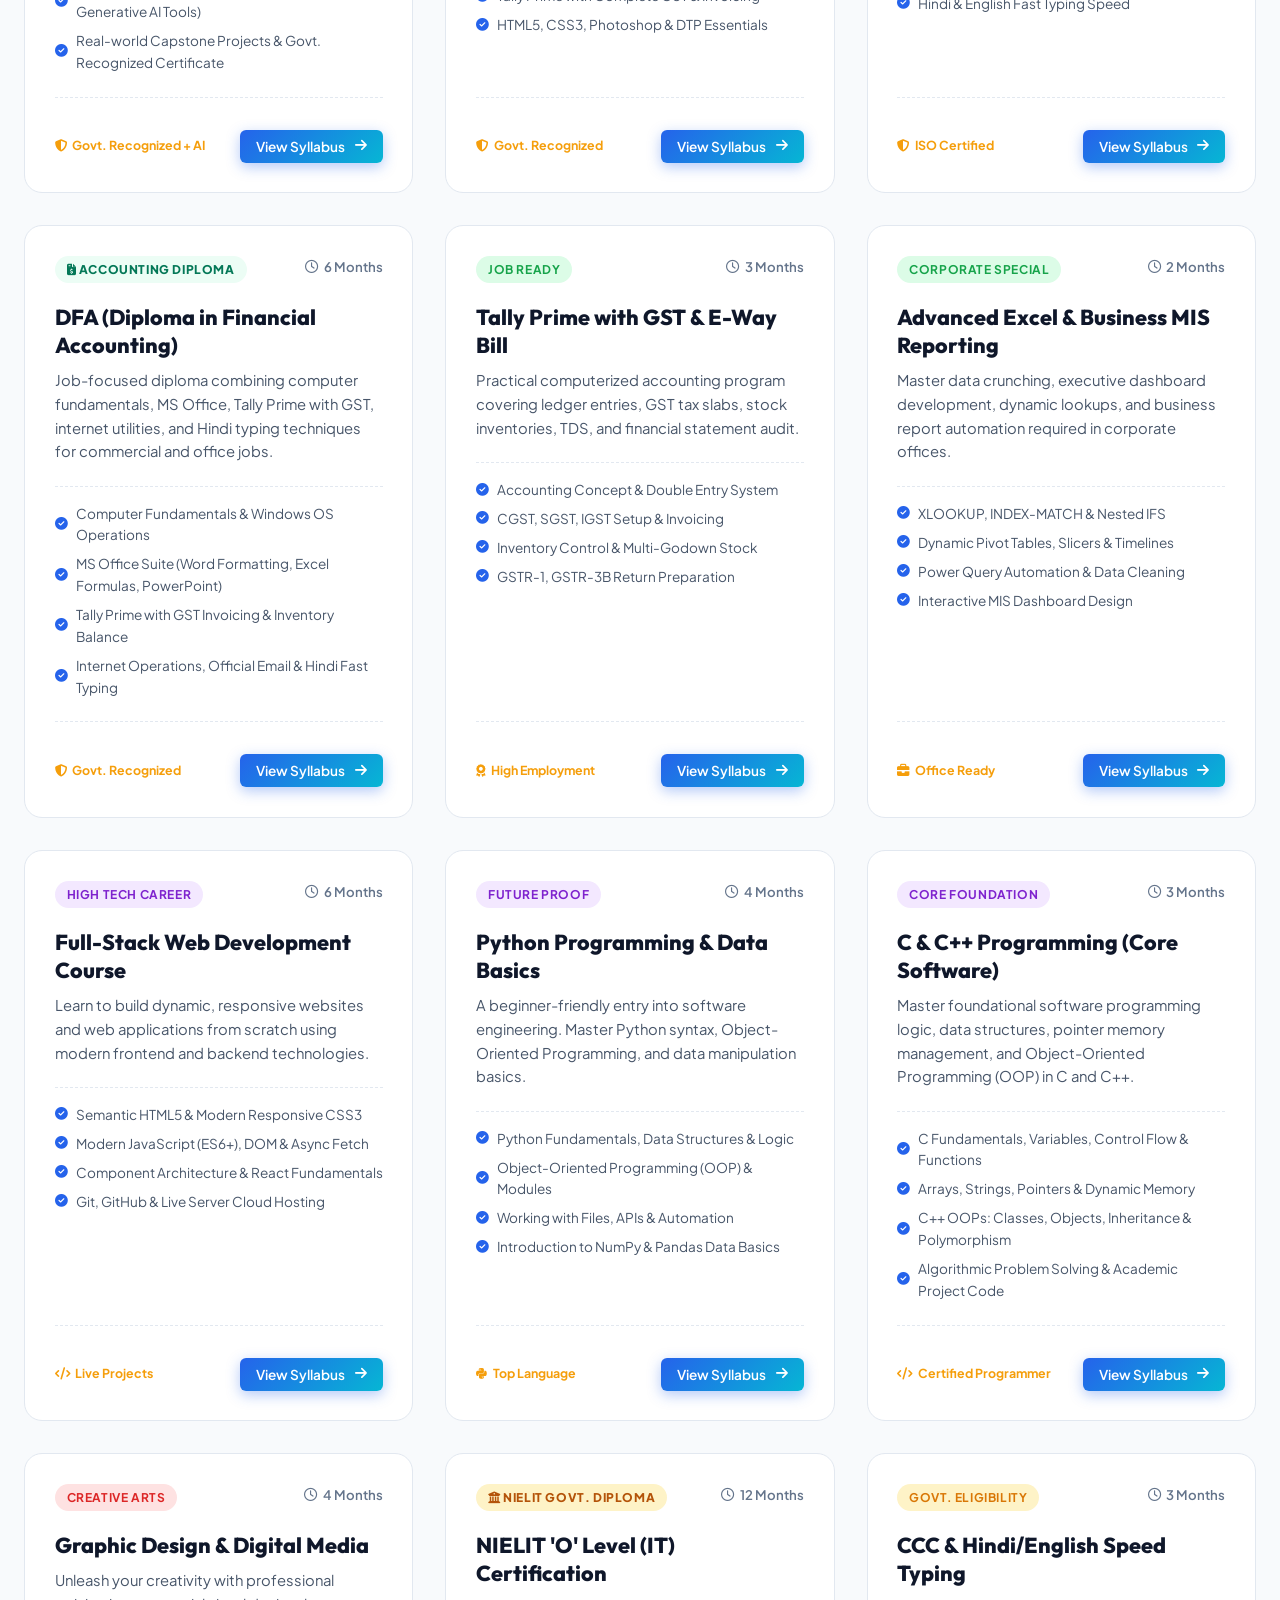
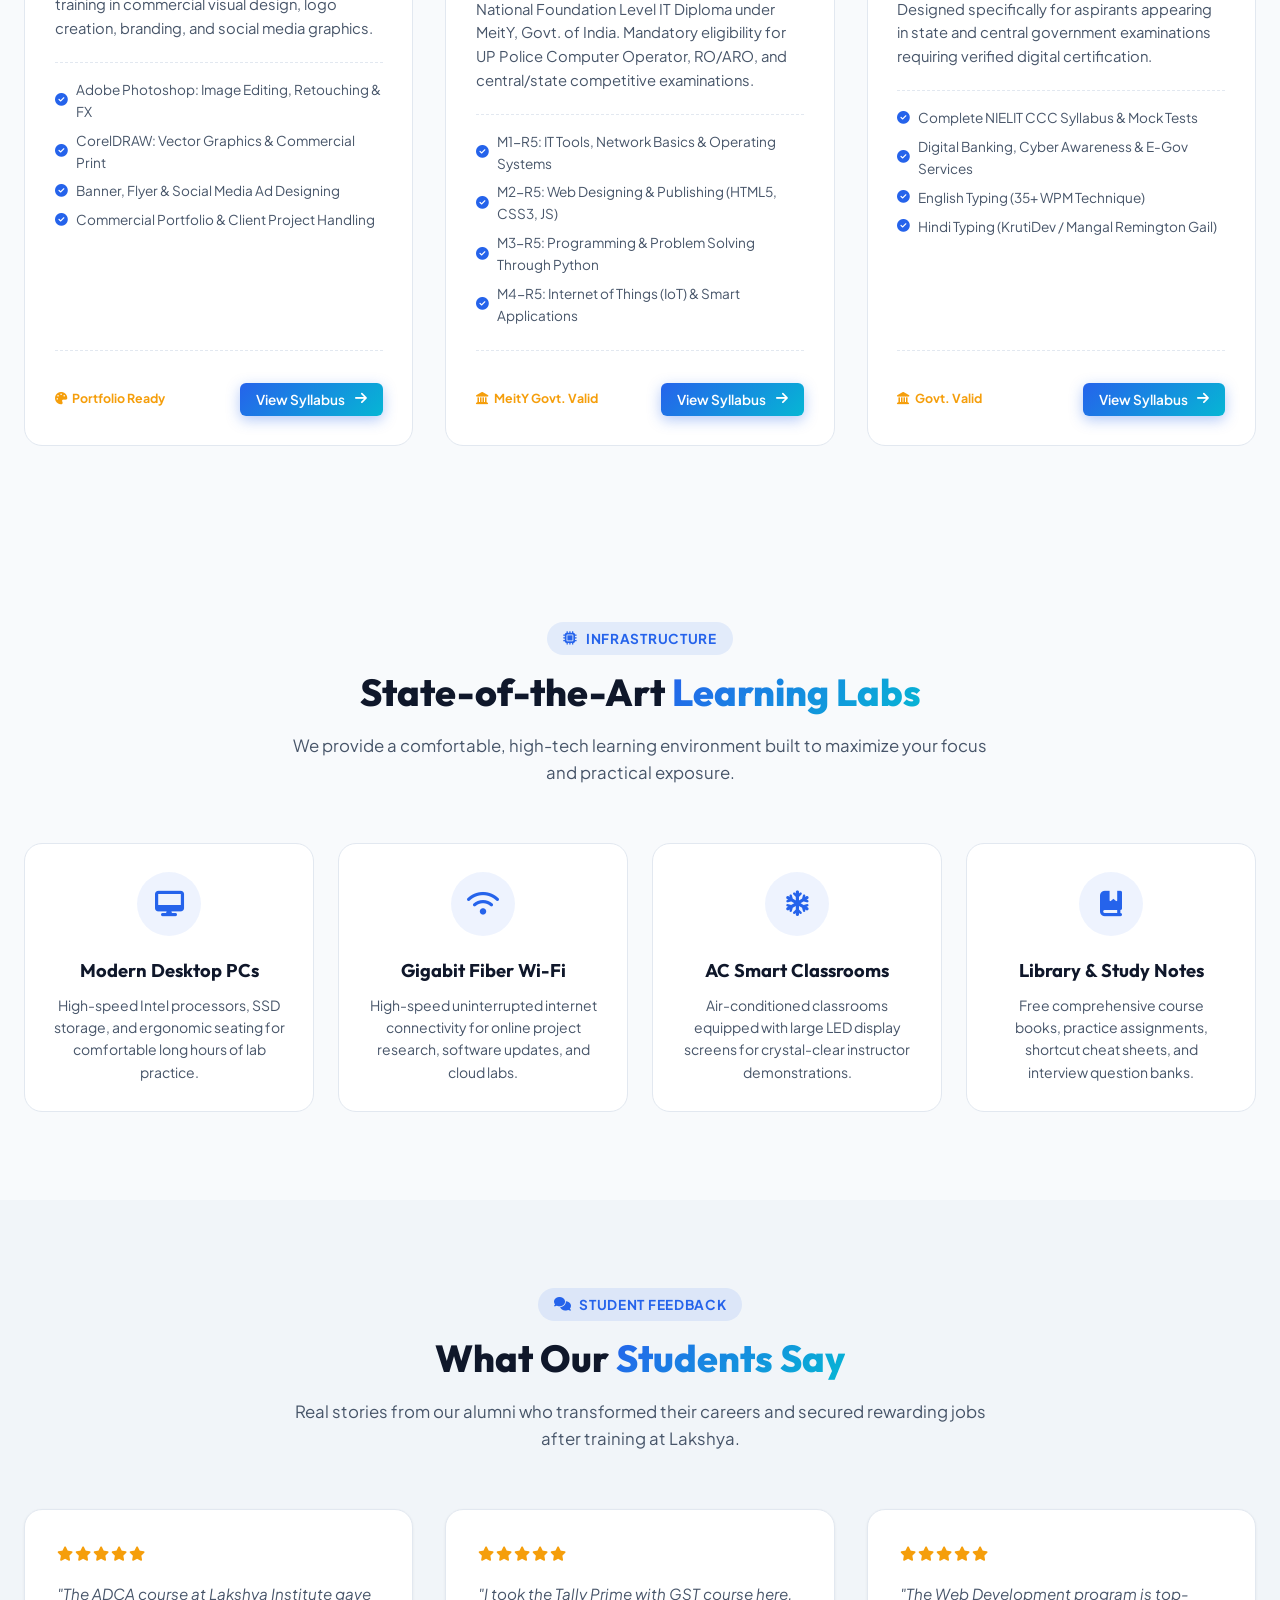
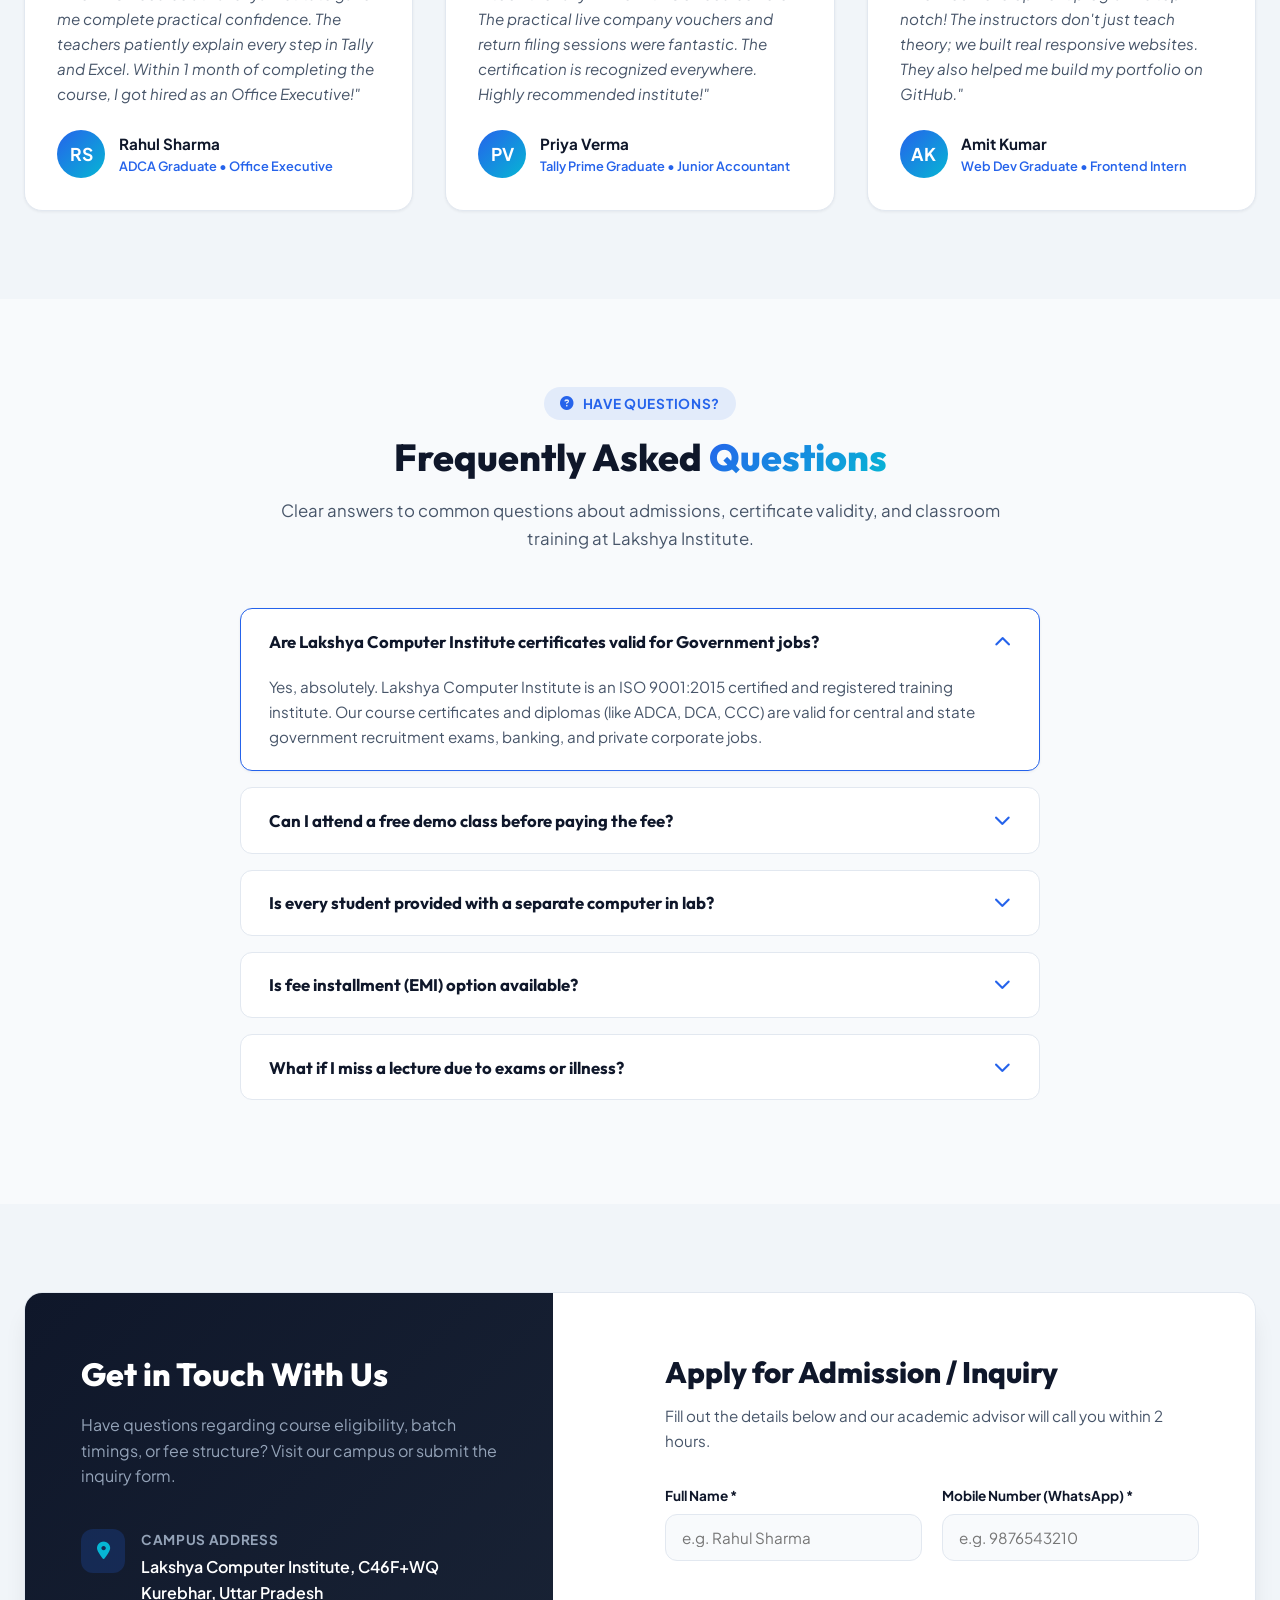
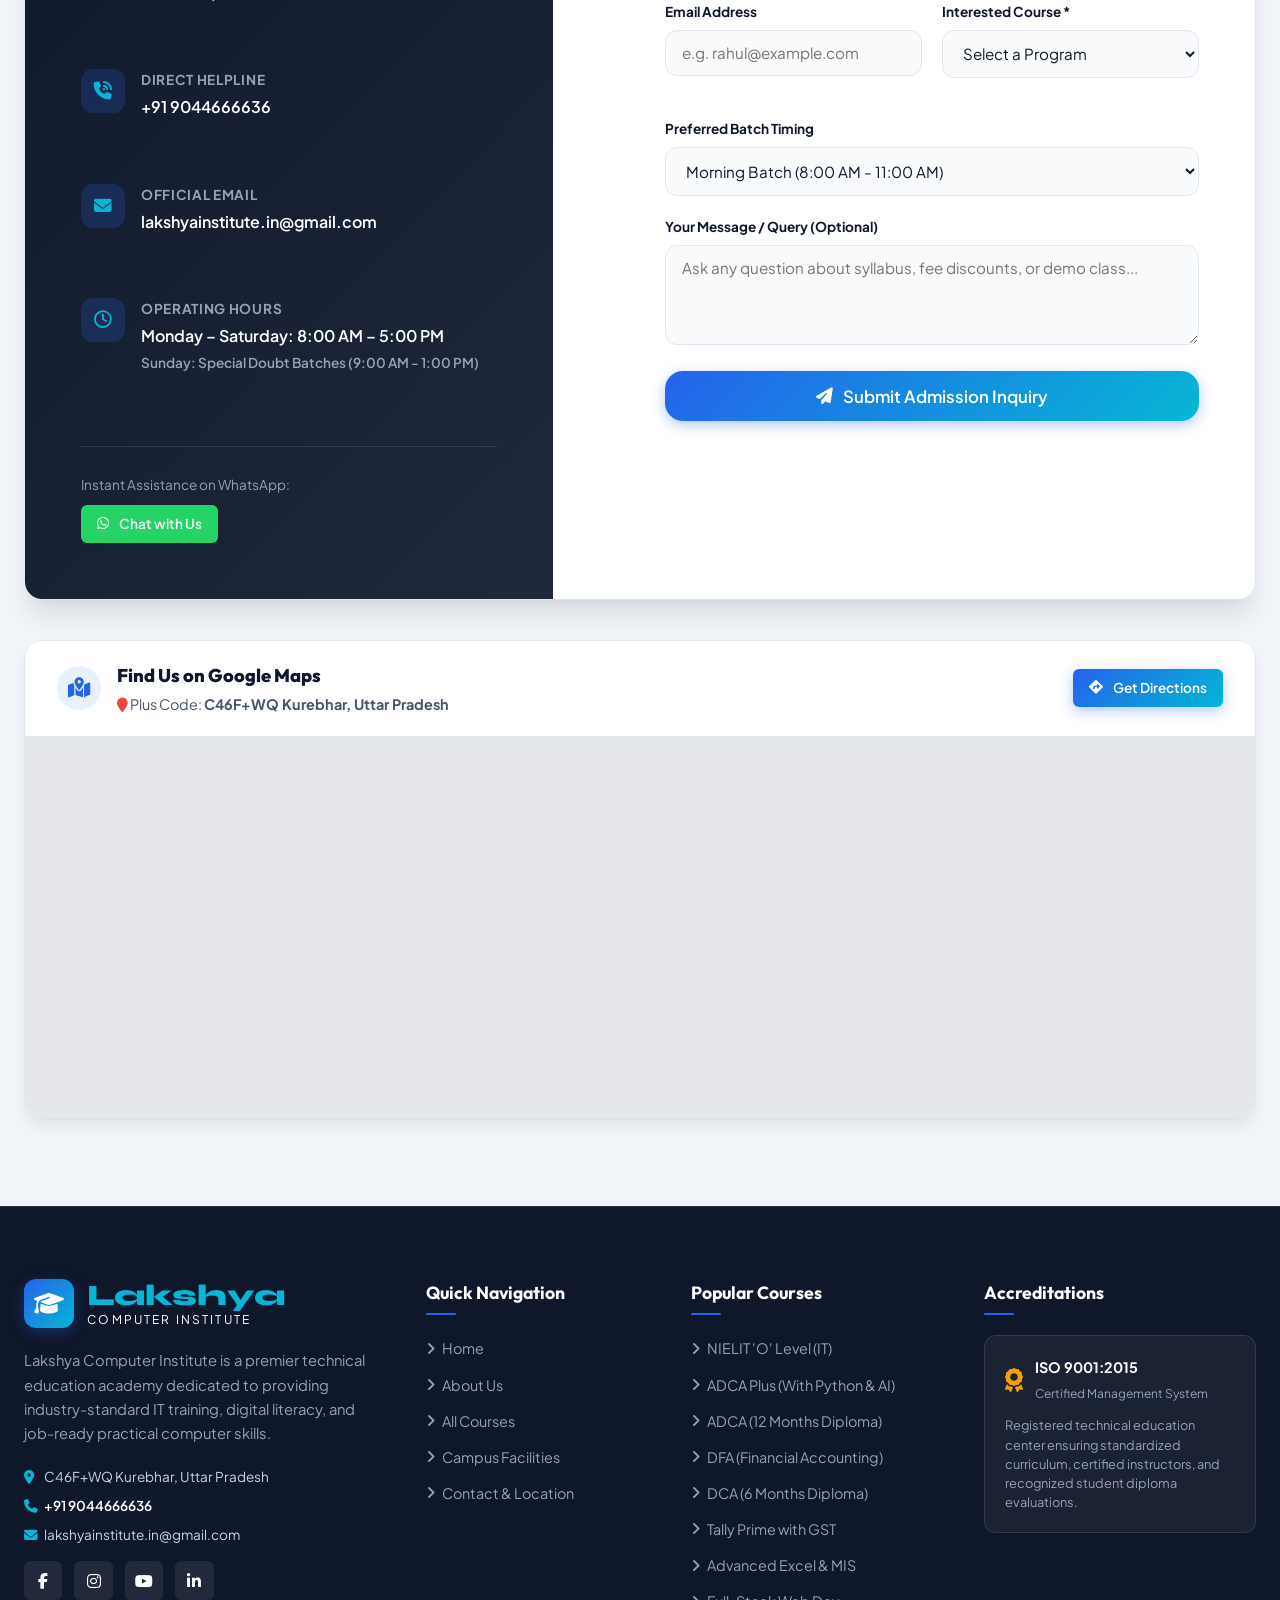
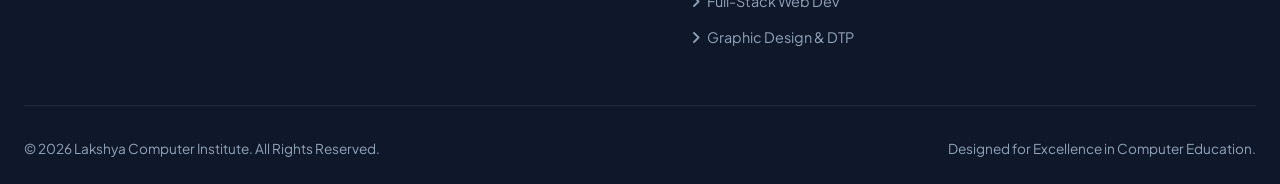
==== commit f2b43204: "Add files via upload" ====
--- a/index.html
+++ b/index.html
@@ -1,327 +1,1127 @@
-<!DOCTYPE html>
-<html lang="en">
-
-<head>
-  <meta charset="UTF-8" />
-  <title>Lakshya Computer Institute</title>
-  <meta name="viewport" content="width=device-width, initial-scale=1.0" />
-  <link rel="icon" type="image/png" href="img/fevicon.png">
-  <link rel="stylesheet" href="assets/css/style.css">
-  <link rel="stylesheet" href="https://cdnjs.cloudflare.com/ajax/libs/font-awesome/6.4.0/css/all.min.css">
-</head>
-
-<body>
-  <!-- Page Loader -->
-  <div id="page-loader" class="page-loader">
-    <div class="spinner"></div>
-  </div>
-
-  <!-- Header -->
-  <header>
-    <div class="container navbar">
-      <div class="nav-brand">
-        <img src="img/logo.png" alt="Lakshya Logo" class="logo-img" />
-      </div>
-
-      <nav class="nav-menu" id="nav-menu">
-        <a href="index.html" class="nav-link active">Home</a>
-        <div class="dropdown">
-          <a href="#" class="nav-link dropdown-toggle" id="dropdownBtn">Course <i class="fas fa-chevron-down"></i></a>
-          <div class="dropdown-menu">
-            <a href="Course.html" class="dropdown-item">Basic Course</a>
-            <a href="Course.html" class="dropdown-item">Intermediate Course</a>
-            <a href="Course.html" class="dropdown-item">Advance Course</a>
-          </div>
-        </div>
-        <a href="admission.html" class="nav-link">Admission</a>
-        <a href="Notebook.html" class="nav-link">Notebook</a>
-        <a href="contact.html" class="nav-link">Contact us</a>
-      </nav>
-
-      <div class="nav-actions">
-        <button id="theme-toggle" class="animated-theme-toggle" aria-label="Toggle Dark Mode">
-          <div class="toggle-track">
-            <i class="fas fa-sun icon-sun"></i>
-            <i class="fas fa-moon icon-moon"></i>
-            <div class="toggle-thumb"></div>
-          </div>
-        </button>
-        <button id="mobile-menu-btn" class="mobile-menu-btn" aria-label="Toggle Mobile Menu">
-          <i class="fas fa-bars"></i>
-        </button>
-      </div>
-    </div>
-  </header>
-
-  <!-- Hero Section -->
-  <section class="hero" id="hero">
-    <div class="container grid-2" style="align-items: center;">
-      <div class="hero-content reveal">
-        <h1>Lakshya Computer <span class="animated-text">Institute</span></h1>
-        <p class="hero-subtitle">Transform Your Future With Technology</p>
-        <div class="hero-buttons">
-          <a href="Course.html" class="btn btn-primary">Explore Courses</a>
-          <a href="tel:+919044666636" class="btn btn-outline"><i class="fas fa-phone-alt"></i> Enquiry</a>
-        </div>
-      </div>
-      <div class="hero-image-wrapper reveal" style="transition-delay: 0.2s;">
-        <img src="https://images.unsplash.com/photo-1513258496099-48168024aec0?fit=crop&w=1000&q=80"
-          alt="Students Learning">
-      </div>
-    </div>
-  </section>
-
-  <!-- Stats Section (New UI) -->
-  <section class="stats-section">
-    <div class="container grid-3 reveal">
-      <div class="stat-item">
-        <div class="stat-number">5k+</div>
-        <div class="stat-label">Students Enrolled</div>
-      </div>
-      <div class="stat-item">
-        <div class="stat-number">20+</div>
-        <div class="stat-label">Professional Courses</div>
-      </div>
-      <div class="stat-item">
-        <div class="stat-number">10+</div>
-        <div class="stat-label">Years Experience</div>
-      </div>
-    </div>
-  </section>
-
-  <!-- Courses Section -->
-  <section class="section-padding" style="background-color: var(--bg-color);">
-    <div class="container">
-      <div class="text-center reveal">
-        <h2 class="section-title">Our Popular Courses</h2>
-        <p class="section-subtitle">Discover our highly demanded courses for your career growth.</p>
-      </div>
-
-      <div class="grid-3 mb-5">
-        <div class="card course-card reveal">
-          <div class="card-icon"><img src="https://cdn-icons-png.flaticon.com/128/5000/5000269.png" alt="ADCA"></div>
-          <h3 class="card-title">ADCA</h3>
-          <p class="card-desc">Advance Diploma in Computer Application, practical training + projects.</p>
-        </div>
-        <div class="card course-card reveal" style="transition-delay: 0.1s;">
-          <div class="card-icon"><img src="https://cdn-icons-png.flaticon.com/128/5000/5000269.png" alt="ADCA Plus">
-          </div>
-          <h3 class="card-title">ADCA Plus</h3>
-          <p class="card-desc">All-in-one advanced computer diploma with latest software and tools.</p>
-        </div>
-        <div class="card course-card reveal" style="transition-delay: 0.2s;">
-          <div class="card-icon"><img src="https://cdn-icons-png.flaticon.com/128/5000/5000269.png" alt="DCA"></div>
-          <h3 class="card-title">DCA</h3>
-          <p class="card-desc">Diploma in Computer Application – Core IT skills for all students.</p>
-        </div>
-        <div class="card course-card reveal">
-          <div class="card-icon"><img src="https://cdn-icons-png.flaticon.com/128/5000/5000269.png" alt="TallyPrime">
-          </div>
-          <h3 class="card-title">TallyPrime</h3>
-          <p class="card-desc">Accountancy & finance software, GST & payroll taught practically.</p>
-        </div>
-        <div class="card course-card reveal" style="transition-delay: 0.1s;">
-          <div class="card-icon"><img src="https://cdn-icons-png.flaticon.com/128/5000/5000269.png" alt="O-Level"></div>
-          <h3 class="card-title">O-Level</h3>
-          <p class="card-desc">Government certified computer course (NIELIT) for careers & jobs.</p>
-        </div>
-        <div class="card course-card reveal" style="transition-delay: 0.2s;">
-          <div class="card-icon"><img src="https://cdn-icons-png.flaticon.com/128/5000/5000269.png" alt="CCC"></div>
-          <h3 class="card-title">CCC</h3>
-          <p class="card-desc">Course on Computer Concepts – basic digital literacy for everyone.</p>
-        </div>
-      </div>
-
-      <div class="text-center reveal">
-        <a href="Course.html" class="btn btn-primary">Explore All Courses <i class="fas fa-arrow-right"></i></a>
-      </div>
-    </div>
-  </section>
-
-  <!-- Notebooks Section -->
-  <section class="section-padding" style="background-color: var(--surface-color);">
-    <div class="container">
-      <div class="text-center reveal">
-        <h2 class="section-title">Student Notebooks</h2>
-        <p class="section-subtitle">Access study materials and practical guides.</p>
-      </div>
-
-      <div class="grid-4 mb-5">
-        <div class="card notebook-card reveal">
-          <img src="https://cdn-icons-png.flaticon.com/128/3749/3749784.png" alt="Fundamentals" class="card-icon">
-          <h4 class="card-title">Computer Fundamentals</h4>
-        </div>
-        <div class="card notebook-card reveal" style="transition-delay: 0.1s;">
-          <img src="https://cdn-icons-png.flaticon.com/128/888/888883.png" alt="Ms Word" class="card-icon">
-          <h4 class="card-title">Ms Word</h4>
-        </div>
-        <div class="card notebook-card reveal" style="transition-delay: 0.2s;">
-          <img src="https://cdn-icons-png.flaticon.com/128/732/732220.png" alt="MS Excel" class="card-icon">
-          <h4 class="card-title">MS Excel</h4>
-        </div>
-        <div class="card notebook-card reveal" style="transition-delay: 0.3s;">
-          <img src="https://cdn-icons-png.flaticon.com/128/888/888874.png" alt="PowerPoint" class="card-icon">
-          <h4 class="card-title">MS PowerPoint</h4>
-        </div>
-        <!-- Row 2 -->
-        <div class="card notebook-card reveal">
-          <img src="https://cdn-icons-png.flaticon.com/128/364/364089.png" alt="Internet" class="card-icon">
-          <h4 class="card-title">Internet</h4>
-        </div>
-        <div class="card notebook-card reveal" style="transition-delay: 0.1s;">
-          <img src="https://cdn-icons-png.flaticon.com/128/5968/5968520.png" alt="Photoshop" class="card-icon">
-          <h4 class="card-title">Photoshop</h4>
-        </div>
-        <div class="card notebook-card reveal" style="transition-delay: 0.2s;">
-          <img src="https://cdn-icons-png.flaticon.com/128/17471/17471642.png" alt="CorelDraw" class="card-icon">
-          <h4 class="card-title">CorelDraw</h4>
-        </div>
-        <div class="card notebook-card reveal" style="transition-delay: 0.3s;">
-          <img src="https://cdn-icons-png.flaticon.com/128/3098/3098090.png" alt="Python" class="card-icon">
-          <h4 class="card-title">Python</h4>
-        </div>
-      </div>
-
-      <div class="text-center reveal">
-        <a href="Notebook.html" class="btn btn-outline" target="_blank">Explore Notebooks</a>
-      </div>
-    </div>
-  </section>
-
-  <!-- Online Exam Section -->
-  <section class="section-padding" style="background-color: var(--bg-color);">
-    <div class="container">
-      <div class="text-center reveal">
-        <h2 class="section-title">Online Exam</h2>
-        <p class="section-subtitle">Test your skills and knowledge with our online tests.</p>
-      </div>
-
-      <div class="grid-4 mb-5">
-        <div class="card exam-card reveal">
-          <i class="fas fa-laptop-code card-icon"></i>
-          <h4 class="card-title mb-3">Computer Fundamentals</h4>
-          <a href="exam.html" class="btn btn-primary">Start Test</a>
-        </div>
-        <div class="card exam-card reveal" style="transition-delay: 0.1s;">
-          <i class="fas fa-file-word card-icon"></i>
-          <h4 class="card-title mb-3">Ms Word</h4>
-          <a href="exam.html" class="btn btn-primary">Start Test</a>
-        </div>
-        <div class="card exam-card reveal" style="transition-delay: 0.2s;">
-          <i class="fas fa-file-excel card-icon"></i>
-          <h4 class="card-title mb-3">MS Excel</h4>
-          <a href="exam.html" class="btn btn-primary">Start Test</a>
-        </div>
-        <div class="card exam-card reveal" style="transition-delay: 0.3s;">
-          <i class="fas fa-file-powerpoint card-icon"></i>
-          <h4 class="card-title mb-3">MS PowerPoint</h4>
-          <a href="exam.html" class="btn btn-primary">Start Test</a>
-        </div>
-        <!-- Row 2 -->
-        <div class="card exam-card reveal">
-          <i class="fas fa-globe card-icon"></i>
-          <h4 class="card-title mb-3">Internet</h4>
-          <a href="exam.html" class="btn btn-primary">Start Test</a>
-        </div>
-        <div class="card exam-card reveal" style="transition-delay: 0.1s;">
-          <i class="fas fa-image card-icon"></i>
-          <h4 class="card-title mb-3">Photoshop</h4>
-          <a href="exam.html" class="btn btn-primary">Start Test</a>
-        </div>
-        <div class="card exam-card reveal" style="transition-delay: 0.2s;">
-          <i class="fas fa-pen-nib card-icon"></i>
-          <h4 class="card-title mb-3">CorelDraw</h4>
-          <a href="exam.html" class="btn btn-primary">Start Test</a>
-        </div>
-        <div class="card exam-card reveal" style="transition-delay: 0.3s;">
-          <i class="fab fa-python card-icon"></i>
-          <h4 class="card-title mb-3">Python</h4>
-          <a href="exam.html" class="btn btn-primary">Start Test</a>
-        </div>
-      </div>
-
-      <div class="text-center reveal">
-        <a href="exam.html" class="btn btn-outline">Explore Tests</a>
-      </div>
-    </div>
-  </section>
-
-  <!-- Location & Contact -->
-  <section class="section-padding" style="background-color: var(--surface-color);">
-    <div class="container grid-2">
-      <div class="map-container reveal">
-        <iframe
-          src="https://www.google.com/maps/embed?pb=!1m18!1m12!1m3!1d3573.3464577233767!2d82.12186277530004!3d26.412293976949005!2m3!1f0!2f0!3f0!3m2!1i1024!2i768!4f13.1!3m3!1m2!1s0x399a70b5b1c61047%3A0x3f7963df9a05175!2sLakshya%20Computer%20Institute!5e0!3m2!1sen!2sin!4v1759248676614!5m2!1sen!2sin"
-          allowfullscreen="" loading="lazy" referrerpolicy="no-referrer-when-downgrade"></iframe>
-      </div>
-      <div class="contact-card reveal" style="transition-delay: 0.2s;">
-        <h3 class="section-title" style="font-size: 1.8rem; margin-bottom: 24px;">Contact Us</h3>
-        <form id="contactForm" novalidate onsubmit="return false;">
-          <div class="floating-group">
-            <input id="name" name="name" type="text" class="form-control" required placeholder=" " />
-            <label for="name" class="floating-label">Name</label>
-          </div>
-          <div class="floating-group">
-            <input id="email" name="email" type="email" class="form-control" required placeholder=" " />
-            <label for="email" class="floating-label">Email</label>
-          </div>
-          <div class="floating-group" style="margin-bottom: 32px;">
-            <textarea id="message" name="message" class="form-control" required placeholder=" "
-              style="min-height: 120px; resize: vertical; padding-top: 24px;"></textarea>
-            <label for="message" class="floating-label">Message</label>
-          </div>
-          <button type="submit" class="btn btn-primary" style="width: 100%;"
-            onclick="alert('Thank you for contacting us. We will respond soon.')">Send Message</button>
-        </form>
-      </div>
-    </div>
-  </section>
-
-  <!-- Footer -->
-  <footer>
-    <div class="container footer-content">
-      <div class="footer-brand">
-        <h3>Lakshya Computer Institute</h3>
-        <p>Empowering Digital India. Providing quality education and practical training to build successful software and
-          IT careers.</p>
-        <div class="social-icons">
-          <a href="https://facebook.com/lakshyacomputer" class="social-icon" target="_blank" rel="noopener"><i
-              class="fab fa-facebook-f"></i></a>
-          <a href="https://twitter.com/lakshyainstitute" class="social-icon" target="_blank" rel="noopener"><i
-              class="fab fa-twitter"></i></a>
-          <a href="https://instagram.com/lakshyacomputer" class="social-icon" target="_blank" rel="noopener"><i
-              class="fab fa-instagram"></i></a>
-        </div>
-      </div>
-      <div class="footer-links">
-        <h4>Quick Links</h4>
-        <ul>
-          <li><a href="index.html">Home</a></li>
-          <li><a href="Course.html">Courses</a></li>
-          <li><a href="Notebook.html">Notebooks</a></li>
-          <li><a href="admission.html">Admission</a></li>
-          <li><a href="contact.html">Contact Us</a></li>
-        </ul>
-      </div>
-      <div class="footer-links">
-        <h4>Contact Info</h4>
-        <ul style="color: var(--text-secondary);">
-          <li style="display: flex; gap: 10px; align-items: flex-start;"><i class="fas fa-map-marker-alt"
-              style="margin-top: 4px; color: var(--accent-color);"></i> Near SBI Bank Kurebhar Sultanpur Road</li>
-          <li style="display: flex; gap: 10px; align-items: center;"><i class="fas fa-envelope"
-              style="color: var(--accent-color);"></i> lcisln01@gmail.com</li>
-        </ul>
-      </div>
-    </div>
-    <div class="footer-bottom">
-      &copy; 2025 Lakshya Computer Institute. All Rights Reserved.
-    </div>
-  </footer>
-
-  <!-- Scroll to Top -->
-  <button id="scroll-top-btn" class="scroll-top" aria-label="Scroll to top"><i class="fas fa-arrow-up"></i></button>
-
-  <script src="assets/js/main.js"></script>
-</body>
-
-</html>
+<!DOCTYPE html>
+<html lang="en">
+<head>
+  <meta charset="UTF-8">
+  <meta name="viewport" content="width=device-width, initial-scale=1.0">
+  <title>Lakshya Computer Institute | Premier IT, Accounting & Web Training</title>
+  <meta name="description" content="Lakshya Computer Institute offers Govt. Recognized & ISO 9001:2015 certified computer courses including ADCA, DCA, Tally Prime with GST, Full-Stack Web Development, Python, and Graphic Design with 100% practical lab training.">
+  <meta name="keywords" content="Lakshya Computer Institute, Computer Course, ADCA, DCA, Tally Prime, GST Accounting, Web Development, Python Training, Graphic Design, CCC, Computer Center">
+  <meta name="author" content="Lakshya Computer Institute">
+
+  <!-- Favicon -->
+  <link rel="icon" type="image/svg+xml" href="data:image/svg+xml,<svg xmlns='http://www.w3.org/2000/svg' viewBox='0 0 100 100'><rect width='100' height='100' rx='20' fill='%232563eb'/><text x='50%' y='68%' font-size='55' font-family='sans-serif' font-weight='900' fill='white' text-anchor='middle'>L</text></svg>">
+
+  <!-- Google Fonts: Outfit & Plus Jakarta Sans -->
+  <link rel="preconnect" href="https://fonts.googleapis.com">
+  <link rel="preconnect" href="https://fonts.gstatic.com" crossorigin>
+  <link href="https://fonts.googleapis.com/css2?family=Outfit:wght@400;500;600;700;800;900&family=Plus+Jakarta+Sans:wght@400;500;600;700;800&family=Syne:wght@700;800;900&display=swap" rel="stylesheet">
+
+  <!-- FontAwesome 6 CDN -->
+  <link rel="stylesheet" href="https://cdnjs.cloudflare.com/ajax/libs/font-awesome/6.5.1/css/all.min.css">
+
+  <!-- Main Stylesheet -->
+  <link rel="stylesheet" href="css/style.css">
+</head>
+<body>
+
+  <!-- ==========================================================================
+       1. TOP ANNOUNCEMENT BAR
+       ========================================================================== -->
+  <div class="top-bar">
+    <div class="container top-bar-content">
+      <div class="top-bar-left">
+        <div class="top-info-item">
+          <i class="fa-solid fa-phone"></i>
+          <span>Helpline: <a href="tel:+919044666636" style="color: inherit;">+91 9044666636</a></span>
+        </div>
+        <div class="top-info-item">
+          <i class="fa-solid fa-envelope"></i>
+          <span><a href="mailto:lakshyainstitute.in@gmail.com" style="color: inherit;">lakshyainstitute.in@gmail.com</a></span>
+        </div>
+      </div>
+      <div class="top-bar-right">
+        <div class="top-bar-badge">
+          <i class="fa-solid fa-certificate"></i>
+          <span>ISO 9001:2015 Certified Institute</span>
+        </div>
+        <div class="top-info-item">
+          <i class="fa-regular fa-clock"></i>
+          <span>Mon - Sat: 8:00 AM - 5:00 PM</span>
+        </div>
+      </div>
+    </div>
+  </div>
+
+  <!-- ==========================================================================
+       2. STICKY NAVBAR
+       ========================================================================== -->
+  <header class="navbar" id="mainHeader">
+    <div class="container nav-container">
+      <a href="#home" class="brand-logo" id="logoLink">
+        <div class="brand-title"><span class="brand-highlight">Lakshya</span> <span class="brand-dark">Computer Institute</span></div>
+      </a>
+
+      <ul class="nav-links" id="navLinks">
+        <li><a href="#home" class="nav-link active">Home</a></li>
+        <li><a href="#about" class="nav-link">About Us</a></li>
+        <li><a href="#courses" class="nav-link">Courses</a></li>
+        <li><a href="#facilities" class="nav-link">Campus & Labs</a></li>
+        <li><a href="#testimonials" class="nav-link">Reviews</a></li>
+        <li><a href="#faq" class="nav-link">FAQ</a></li>
+        <li><a href="#contact" class="nav-link">Contact</a></li>
+      </ul>
+
+      <div class="nav-actions">
+        <a href="#contact" class="btn btn-primary btn-sm" id="navEnrollBtn">
+          <i class="fa-solid fa-user-plus"></i>
+          <span>Enroll Now</span>
+        </a>
+        <button class="menu-toggle" id="mobileMenuBtn" aria-label="Toggle Navigation Menu">
+          <i class="fa-solid fa-bars"></i>
+        </button>
+      </div>
+    </div>
+  </header>
+
+  <main>
+    <!-- ==========================================================================
+         3. HERO SECTION
+         ========================================================================== -->
+    <section class="hero" id="home">
+      <div class="hero-glow-1"></div>
+      <div class="hero-glow-2"></div>
+      
+      <div class="container hero-grid">
+        <div class="hero-content">
+          <div class="hero-badge-pill">
+            <i class="fa-solid fa-star"></i>
+            <span>Admissions Open for New Batches &bull; 100% Practical Training</span>
+          </div>
+          
+          <h1 class="hero-title">
+            Empowering Careers Through <span class="gradient-text">Advanced Computer</span> Education
+          </h1>
+          
+          <p class="hero-desc">
+            Gain industry-ready skills at Lakshya Computer Institute. Master Financial Accounting, Software Programming, Web Development, and Graphic Design with 1:1 computer lab stations and Govt. Recognized certifications.
+          </p>
+
+          <div class="hero-cta-group">
+            <a href="#courses" class="btn btn-primary btn-lg" id="heroExploreBtn">
+              <i class="fa-solid fa-book-open"></i>
+              <span>Explore All Courses</span>
+            </a>
+            <a href="#contact" class="btn btn-secondary btn-lg" id="heroInquireBtn">
+              <i class="fa-solid fa-calendar-check"></i>
+              <span>Book Free Demo Class</span>
+            </a>
+          </div>
+
+          <div class="hero-highlights">
+            <div class="hero-highlight-item">
+              <i class="fa-solid fa-circle-check"></i>
+              <span>Govt. Registered Certificates</span>
+            </div>
+            <div class="hero-highlight-item">
+              <i class="fa-solid fa-circle-check"></i>
+              <span>1 Student = 1 Dedicated PC</span>
+            </div>
+            <div class="hero-highlight-item">
+              <i class="fa-solid fa-circle-check"></i>
+              <span>Job & Interview Assistance</span>
+            </div>
+            <div class="hero-highlight-item">
+              <i class="fa-solid fa-circle-check"></i>
+              <span>ISO 9001:2015 Certified</span>
+            </div>
+          </div>
+        </div>
+
+        <!-- Right Side: Interactive Photo Slider / Institute Showcase -->
+        <div class="hero-visual">
+          <!-- Floating interactive highlight badges -->
+          <div class="floating-badge badge-top-left">
+            <div class="mini-feature-icon emerald">
+              <i class="fa-solid fa-award"></i>
+            </div>
+            <div>
+              <strong style="font-size: 0.9rem; color: var(--text-dark); display: block;">ISO 9001:2015</strong>
+              <span style="font-size: 0.75rem; color: var(--text-muted);">Certified Quality Training</span>
+            </div>
+          </div>
+
+          <div class="floating-badge badge-bottom-right">
+            <div class="mini-feature-icon amber">
+              <i class="fa-solid fa-user-graduate"></i>
+            </div>
+            <div>
+              <strong style="font-size: 0.9rem; color: var(--text-dark); display: block;">5,000+ Students</strong>
+              <span style="font-size: 0.75rem; color: var(--text-muted);">Trained & Placed</span>
+            </div>
+          </div>
+
+          <div class="hero-slider-wrapper" id="heroSlider">
+            <!-- Slide 1: Modern Computer Lab & Students Coding -->
+            <div class="hero-slide active">
+              <img src="images/hero-slide-1.jpg" alt="Students practicing in Lakshya Computer Lab" loading="eager">
+              <div class="hero-slide-caption">
+                <span class="slide-tag"><i class="fa-solid fa-desktop"></i> Smart Computer Lab</span>
+                <h4 class="slide-title">1:1 Practical Workstation Training</h4>
+              </div>
+            </div>
+
+            <!-- Slide 2: Financial Accounting & Tally Prime -->
+            <div class="hero-slide">
+              <img src="images/hero-slide-2.jpg" alt="Student learning Tally Prime & Accounting at Lakshya Institute" loading="lazy">
+              <div class="hero-slide-caption">
+                <span class="slide-tag" style="background: rgba(16, 185, 129, 0.2); color: #34d399;"><i class="fa-solid fa-calculator"></i> Tally Prime & GST</span>
+                <h4 class="slide-title">Job-Ready Computerized Accounting</h4>
+              </div>
+            </div>
+
+            <!-- Slide 3: Certificate Award & Career Success -->
+            <div class="hero-slide">
+              <img src="images/hero-slide-3.jpg" alt="Student receiving diploma certificate at Lakshya Institute" loading="lazy">
+              <div class="hero-slide-caption">
+                <span class="slide-tag" style="background: rgba(245, 158, 11, 0.2); color: #fbbf24;"><i class="fa-solid fa-certificate"></i> Certified Graduate</span>
+                <h4 class="slide-title">Govt. Recognized Diploma & Placement</h4>
+              </div>
+            </div>
+
+            <!-- Arrow Controls -->
+            <button class="slider-arrow prev" id="sliderPrevBtn" aria-label="Previous Slide">
+              <i class="fa-solid fa-chevron-left"></i>
+            </button>
+            <button class="slider-arrow next" id="sliderNextBtn" aria-label="Next Slide">
+              <i class="fa-solid fa-chevron-right"></i>
+            </button>
+
+            <!-- Navigation Dots -->
+            <div class="slider-dots" id="sliderDots">
+              <button class="slider-dot active" data-slide="0" aria-label="Go to Slide 1"></button>
+              <button class="slider-dot" data-slide="1" aria-label="Go to Slide 2"></button>
+              <button class="slider-dot" data-slide="2" aria-label="Go to Slide 3"></button>
+            </div>
+          </div>
+        </div>
+      </div>
+    </section>
+
+    <!-- ==========================================================================
+         4. STATS / METRICS STRIP
+         ========================================================================== -->
+    <section class="stats-strip">
+      <div class="container">
+        <div class="stats-grid">
+          <div class="stat-item">
+            <div class="stat-number" data-target="10" data-suffix="+">10+</div>
+            <div class="stat-label">Years of Educational Legacy</div>
+          </div>
+          <div class="stat-item">
+            <div class="stat-number" data-target="5000" data-suffix="+">5,000+</div>
+            <div class="stat-label">Students Trained & Certified</div>
+          </div>
+          <div class="stat-item">
+            <div class="stat-number" data-target="25" data-suffix="+">25+</div>
+            <div class="stat-label">Job-Oriented IT Courses</div>
+          </div>
+          <div class="stat-item">
+            <div class="stat-number" data-target="98" data-suffix="%">98%</div>
+            <div class="stat-label">Placement & Success Rate</div>
+          </div>
+        </div>
+      </div>
+    </section>
+
+    <!-- ==========================================================================
+         5. ABOUT THE INSTITUTE
+         ========================================================================== -->
+    <section class="section-padding" id="about">
+      <div class="container">
+        <div class="section-header">
+          <div class="section-tag"><i class="fa-solid fa-building-columns"></i> Welcome to Lakshya</div>
+          <h2 class="section-title">Nurturing Tomorrow's <span>Digital Leaders</span></h2>
+          <p class="section-desc">
+            Founded with the vision to bridge the digital skill divide, Lakshya Computer Institute has emerged as a premier technical education destination for students, job seekers, and professionals.
+          </p>
+        </div>
+
+        <div class="features-grid">
+          <div class="feature-box">
+            <div class="feature-icon-wrapper">
+              <i class="fa-solid fa-certificate"></i>
+            </div>
+            <h3>Govt. Recognized Certification</h3>
+            <p>Our diploma and certification courses adhere to national curriculum standards, providing credentials recognized by government departments and private corporates alike.</p>
+          </div>
+
+          <div class="feature-box">
+            <div class="feature-icon-wrapper">
+              <i class="fa-solid fa-laptop-code"></i>
+            </div>
+            <h3>100% Hands-on Practical Labs</h3>
+            <p>We believe in learning by doing. Every concept taught in class is immediately practiced on individual workstations with real-world datasets and project scenarios.</p>
+          </div>
+
+          <div class="feature-box">
+            <div class="feature-icon-wrapper">
+              <i class="fa-solid fa-clock"></i>
+            </div>
+            <h3>Flexible Batch Schedules</h3>
+            <p>Tailored batch timings suited for school students, college undergraduates, and working professionals with morning, afternoon, and weekend options.</p>
+          </div>
+
+          <div class="feature-box">
+            <div class="feature-icon-wrapper">
+              <i class="fa-solid fa-briefcase"></i>
+            </div>
+            <h3>Placement & Career Mentorship</h3>
+            <p>We provide dedicated resume grooming, mock technical interviews, LinkedIn profile guidance, and active campus placement drives.</p>
+          </div>
+
+          <div class="feature-box">
+            <div class="feature-icon-wrapper">
+              <i class="fa-solid fa-indian-rupee-sign"></i>
+            </div>
+            <h3>Affordable Fee with Easy EMI</h3>
+            <p>Quality education should be accessible to all. We provide pocket-friendly fee structures with zero-interest monthly installment options.</p>
+          </div>
+
+          <div class="feature-box">
+            <div class="feature-icon-wrapper">
+              <i class="fa-solid fa-users-gear"></i>
+            </div>
+            <h3>Personalized Doubt Clearing</h3>
+            <p>Small batch sizes allow our senior faculty to provide dedicated 1-on-1 attention, ensuring no student is left behind in any concept.</p>
+          </div>
+        </div>
+      </div>
+    </section>
+
+    <!-- ==========================================================================
+         6. INTERACTIVE COURSE FINDER STRIP
+         ========================================================================== -->
+    <div class="container">
+      <div class="finder-section">
+        <div class="container finder-container">
+          <div class="finder-text">
+            <h3><i class="fa-solid fa-compass" style="color: var(--brand-cyan);"></i> Not Sure Which Course is Right for You?</h3>
+            <p>Tell us your career goal, and our interactive course finder will instantly recommend the most suited program for you.</p>
+          </div>
+          <div class="finder-controls">
+            <select class="finder-select" id="finderGoal" aria-label="Select your career goal">
+              <option value="diploma">Master All-in-One IT Diploma</option>
+              <option value="accounting">Accountant / Tally / GST Job</option>
+              <option value="coding">Software & Web Developer</option>
+              <option value="design">Graphic Designer & Media</option>
+              <option value="govt">Govt. Job Eligibility (CCC)</option>
+            </select>
+            <button class="btn btn-accent" id="finderSubmitBtn">
+              <i class="fa-solid fa-wand-magic-sparkles"></i>
+              <span>Recommend Course</span>
+            </button>
+          </div>
+        </div>
+      </div>
+    </div>
+
+    <!-- ==========================================================================
+         7. FEATURED COURSES CATALOG
+         ========================================================================== -->
+    <section class="section-padding" id="courses">
+      <div class="container">
+        <div class="section-header">
+          <div class="section-tag"><i class="fa-solid fa-graduation-cap"></i> Our Curriculum</div>
+          <h2 class="section-title">Industry-Aligned <span>Computer Courses</span></h2>
+          <p class="section-desc">
+            Explore our wide range of diplomas, professional certifications, and short-term skill programs crafted for immediate career readiness.
+          </p>
+        </div>
+
+        <!-- Filter Buttons -->
+        <div class="course-filters" id="courseFilters">
+          <button class="filter-btn active" data-filter="all">All Programs</button>
+          <button class="filter-btn" data-filter="diploma">Diplomas</button>
+          <button class="filter-btn" data-filter="accounting">Accounting & GST</button>
+          <button class="filter-btn" data-filter="coding">Coding & Software</button>
+          <button class="filter-btn" data-filter="design">Graphic Design</button>
+          <button class="filter-btn" data-filter="cert">Govt. Certifications</button>
+        </div>
+
+        <!-- Courses Grid -->
+        <div class="courses-grid" id="coursesGrid">
+          
+          <!-- Course 0: ADCA Plus -->
+          <div class="course-card" data-category="diploma">
+            <div class="course-top">
+              <span class="course-tag tag-diploma" style="background: linear-gradient(135deg, rgba(37, 99, 235, 0.15) 0%, rgba(6, 182, 212, 0.2) 100%); color: #1d4ed8; font-weight: 800;"><i class="fa-solid fa-sparkles"></i> Flagship AI Diploma</span>
+              <div class="course-duration"><i class="fa-regular fa-clock"></i> 15 Months</div>
+            </div>
+            <h3 class="course-title">ADCA Plus (With Python & AI)</h3>
+            <p class="course-desc">Advanced next-generation computer master diploma integrating the complete ADCA curriculum with Core Python Programming and Applied Artificial Intelligence (AI) tools.</p>
+            <ul class="course-syllabus-list">
+              <li><i class="fa-solid fa-circle-check"></i> Complete ADCA Modules (MS Office, Tally Prime GST, Photoshop, Web)</li>
+              <li><i class="fa-solid fa-circle-check"></i> Core Python Programming (Logic Building, OOPs, Automation)</li>
+              <li><i class="fa-solid fa-circle-check"></i> Applied AI & Prompt Engineering (ChatGPT & Generative AI Tools)</li>
+              <li><i class="fa-solid fa-circle-check"></i> Real-world Capstone Projects & Govt. Recognized Certificate</li>
+            </ul>
+            <div class="course-footer">
+              <span class="course-cert-badge"><i class="fa-solid fa-shield-halved"></i> Govt. Recognized + AI</span>
+              <button class="btn btn-primary btn-sm view-course-btn" data-course="adcaplus">
+                <span>View Syllabus</span>
+                <i class="fa-solid fa-arrow-right"></i>
+              </button>
+            </div>
+          </div>
+
+          <!-- Course 1: ADCA -->
+          <div class="course-card" data-category="diploma">
+            <div class="course-top">
+              <span class="course-tag tag-diploma">Master Diploma</span>
+              <div class="course-duration"><i class="fa-regular fa-clock"></i> 12 Months</div>
+            </div>
+            <h3 class="course-title">ADCA (Advance Diploma in Computer Applications)</h3>
+            <p class="course-desc">The most comprehensive 1-year computer diploma covering office automation, Tally Prime with GST, web technologies, and graphic basics.</p>
+            <ul class="course-syllabus-list">
+              <li><i class="fa-solid fa-circle-check"></i> Computer Fundamentals & Windows 11</li>
+              <li><i class="fa-solid fa-circle-check"></i> MS Office Suite (Word, Excel, PowerPoint, Access)</li>
+              <li><i class="fa-solid fa-circle-check"></i> Tally Prime with Complete GST & Invoicing</li>
+              <li><i class="fa-solid fa-circle-check"></i> HTML5, CSS3, Photoshop & DTP Essentials</li>
+            </ul>
+            <div class="course-footer">
+              <span class="course-cert-badge"><i class="fa-solid fa-shield-halved"></i> Govt. Recognized</span>
+              <button class="btn btn-primary btn-sm view-course-btn" data-course="adca">
+                <span>View Syllabus</span>
+                <i class="fa-solid fa-arrow-right"></i>
+              </button>
+            </div>
+          </div>
+
+          <!-- Course 2: DCA -->
+          <div class="course-card" data-category="diploma">
+            <div class="course-top">
+              <span class="course-tag tag-diploma">Foundation Diploma</span>
+              <div class="course-duration"><i class="fa-regular fa-clock"></i> 6 Months</div>
+            </div>
+            <h3 class="course-title">DCA (Diploma in Computer Applications)</h3>
+            <p class="course-desc">Ideal foundational course designed to master computer operations, internet communications, and professional office documentation.</p>
+            <ul class="course-syllabus-list">
+              <li><i class="fa-solid fa-circle-check"></i> Computer Architecture & OS Management</li>
+              <li><i class="fa-solid fa-circle-check"></i> Advanced Word Processing & Letter Formatting</li>
+              <li><i class="fa-solid fa-circle-check"></i> Excel Spreadsheets, Calculations & Charts</li>
+              <li><i class="fa-solid fa-circle-check"></i> Hindi & English Fast Typing Speed</li>
+            </ul>
+            <div class="course-footer">
+              <span class="course-cert-badge"><i class="fa-solid fa-shield-halved"></i> ISO Certified</span>
+              <button class="btn btn-primary btn-sm view-course-btn" data-course="dca">
+                <span>View Syllabus</span>
+                <i class="fa-solid fa-arrow-right"></i>
+              </button>
+            </div>
+          </div>
+
+          <!-- Course 2.5: DFA -->
+          <div class="course-card" data-category="accounting">
+            <div class="course-top">
+              <span class="course-tag tag-accounting" style="background: #ecfdf5; color: #047857; font-weight: 800;"><i class="fa-solid fa-file-invoice-dollar"></i> Accounting Diploma</span>
+              <div class="course-duration"><i class="fa-regular fa-clock"></i> 6 Months</div>
+            </div>
+            <h3 class="course-title">DFA (Diploma in Financial Accounting)</h3>
+            <p class="course-desc">Job-focused diploma combining computer fundamentals, MS Office, Tally Prime with GST, internet utilities, and Hindi typing techniques for commercial and office jobs.</p>
+            <ul class="course-syllabus-list">
+              <li><i class="fa-solid fa-circle-check"></i> Computer Fundamentals & Windows OS Operations</li>
+              <li><i class="fa-solid fa-circle-check"></i> MS Office Suite (Word Formatting, Excel Formulas, PowerPoint)</li>
+              <li><i class="fa-solid fa-circle-check"></i> Tally Prime with GST Invoicing & Inventory Balance</li>
+              <li><i class="fa-solid fa-circle-check"></i> Internet Operations, Official Email & Hindi Fast Typing</li>
+            </ul>
+            <div class="course-footer">
+              <span class="course-cert-badge"><i class="fa-solid fa-shield-halved"></i> Govt. Recognized</span>
+              <button class="btn btn-primary btn-sm view-course-btn" data-course="dfa">
+                <span>View Syllabus</span>
+                <i class="fa-solid fa-arrow-right"></i>
+              </button>
+            </div>
+          </div>
+
+          <!-- Course 3: Tally Prime with GST -->
+          <div class="course-card" data-category="accounting">
+            <div class="course-top">
+              <span class="course-tag tag-accounting">Job Ready</span>
+              <div class="course-duration"><i class="fa-regular fa-clock"></i> 3 Months</div>
+            </div>
+            <h3 class="course-title">Tally Prime with GST & E-Way Bill</h3>
+            <p class="course-desc">Practical computerized accounting program covering ledger entries, GST tax slabs, stock inventories, TDS, and financial statement audit.</p>
+            <ul class="course-syllabus-list">
+              <li><i class="fa-solid fa-circle-check"></i> Accounting Concept & Double Entry System</li>
+              <li><i class="fa-solid fa-circle-check"></i> CGST, SGST, IGST Setup & Invoicing</li>
+              <li><i class="fa-solid fa-circle-check"></i> Inventory Control & Multi-Godown Stock</li>
+              <li><i class="fa-solid fa-circle-check"></i> GSTR-1, GSTR-3B Return Preparation</li>
+            </ul>
+            <div class="course-footer">
+              <span class="course-cert-badge"><i class="fa-solid fa-award"></i> High Employment</span>
+              <button class="btn btn-primary btn-sm view-course-btn" data-course="tally">
+                <span>View Syllabus</span>
+                <i class="fa-solid fa-arrow-right"></i>
+              </button>
+            </div>
+          </div>
+
+          <!-- Course 4: Advanced Excel & MIS -->
+          <div class="course-card" data-category="accounting">
+            <div class="course-top">
+              <span class="course-tag tag-accounting">Corporate Special</span>
+              <div class="course-duration"><i class="fa-regular fa-clock"></i> 2 Months</div>
+            </div>
+            <h3 class="course-title">Advanced Excel & Business MIS Reporting</h3>
+            <p class="course-desc">Master data crunching, executive dashboard development, dynamic lookups, and business report automation required in corporate offices.</p>
+            <ul class="course-syllabus-list">
+              <li><i class="fa-solid fa-circle-check"></i> XLOOKUP, INDEX-MATCH & Nested IFS</li>
+              <li><i class="fa-solid fa-circle-check"></i> Dynamic Pivot Tables, Slicers & Timelines</li>
+              <li><i class="fa-solid fa-circle-check"></i> Power Query Automation & Data Cleaning</li>
+              <li><i class="fa-solid fa-circle-check"></i> Interactive MIS Dashboard Design</li>
+            </ul>
+            <div class="course-footer">
+              <span class="course-cert-badge"><i class="fa-solid fa-briefcase"></i> Office Ready</span>
+              <button class="btn btn-primary btn-sm view-course-btn" data-course="excel">
+                <span>View Syllabus</span>
+                <i class="fa-solid fa-arrow-right"></i>
+              </button>
+            </div>
+          </div>
+
+          <!-- Course 5: Full-Stack Web Development -->
+          <div class="course-card" data-category="coding">
+            <div class="course-top">
+              <span class="course-tag tag-coding">High Tech Career</span>
+              <div class="course-duration"><i class="fa-regular fa-clock"></i> 6 Months</div>
+            </div>
+            <h3 class="course-title">Full-Stack Web Development Course</h3>
+            <p class="course-desc">Learn to build dynamic, responsive websites and web applications from scratch using modern frontend and backend technologies.</p>
+            <ul class="course-syllabus-list">
+              <li><i class="fa-solid fa-circle-check"></i> Semantic HTML5 & Modern Responsive CSS3</li>
+              <li><i class="fa-solid fa-circle-check"></i> Modern JavaScript (ES6+), DOM & Async Fetch</li>
+              <li><i class="fa-solid fa-circle-check"></i> Component Architecture & React Fundamentals</li>
+              <li><i class="fa-solid fa-circle-check"></i> Git, GitHub & Live Server Cloud Hosting</li>
+            </ul>
+            <div class="course-footer">
+              <span class="course-cert-badge"><i class="fa-solid fa-code"></i> Live Projects</span>
+              <button class="btn btn-primary btn-sm view-course-btn" data-course="webdev">
+                <span>View Syllabus</span>
+                <i class="fa-solid fa-arrow-right"></i>
+              </button>
+            </div>
+          </div>
+
+          <!-- Course 6: Python Programming -->
+          <div class="course-card" data-category="coding">
+            <div class="course-top">
+              <span class="course-tag tag-coding">Future Proof</span>
+              <div class="course-duration"><i class="fa-regular fa-clock"></i> 4 Months</div>
+            </div>
+            <h3 class="course-title">Python Programming & Data Basics</h3>
+            <p class="course-desc">A beginner-friendly entry into software engineering. Master Python syntax, Object-Oriented Programming, and data manipulation basics.</p>
+            <ul class="course-syllabus-list">
+              <li><i class="fa-solid fa-circle-check"></i> Python Fundamentals, Data Structures & Logic</li>
+              <li><i class="fa-solid fa-circle-check"></i> Object-Oriented Programming (OOP) & Modules</li>
+              <li><i class="fa-solid fa-circle-check"></i> Working with Files, APIs & Automation</li>
+              <li><i class="fa-solid fa-circle-check"></i> Introduction to NumPy & Pandas Data Basics</li>
+            </ul>
+            <div class="course-footer">
+              <span class="course-cert-badge"><i class="fa-brands fa-python"></i> Top Language</span>
+              <button class="btn btn-primary btn-sm view-course-btn" data-course="python">
+                <span>View Syllabus</span>
+                <i class="fa-solid fa-arrow-right"></i>
+              </button>
+            </div>
+          </div>
+
+          <!-- Course 6.5: C & C++ Programming -->
+          <div class="course-card" data-category="coding">
+            <div class="course-top">
+              <span class="course-tag tag-coding">Core Foundation</span>
+              <div class="course-duration"><i class="fa-regular fa-clock"></i> 3 Months</div>
+            </div>
+            <h3 class="course-title">C & C++ Programming (Core Software)</h3>
+            <p class="course-desc">Master foundational software programming logic, data structures, pointer memory management, and Object-Oriented Programming (OOP) in C and C++.</p>
+            <ul class="course-syllabus-list">
+              <li><i class="fa-solid fa-circle-check"></i> C Fundamentals, Variables, Control Flow & Functions</li>
+              <li><i class="fa-solid fa-circle-check"></i> Arrays, Strings, Pointers & Dynamic Memory</li>
+              <li><i class="fa-solid fa-circle-check"></i> C++ OOPs: Classes, Objects, Inheritance & Polymorphism</li>
+              <li><i class="fa-solid fa-circle-check"></i> Algorithmic Problem Solving & Academic Project Code</li>
+            </ul>
+            <div class="course-footer">
+              <span class="course-cert-badge"><i class="fa-solid fa-code"></i> Certified Programmer</span>
+              <button class="btn btn-primary btn-sm view-course-btn" data-course="cpp">
+                <span>View Syllabus</span>
+                <i class="fa-solid fa-arrow-right"></i>
+              </button>
+            </div>
+          </div>
+
+          <!-- Course 7: Graphic Design & Multimedia -->
+          <div class="course-card" data-category="design">
+            <div class="course-top">
+              <span class="course-tag tag-design">Creative Arts</span>
+              <div class="course-duration"><i class="fa-regular fa-clock"></i> 4 Months</div>
+            </div>
+            <h3 class="course-title">Graphic Design & Digital Media</h3>
+            <p class="course-desc">Unleash your creativity with professional training in commercial visual design, logo creation, branding, and social media graphics.</p>
+            <ul class="course-syllabus-list">
+              <li><i class="fa-solid fa-circle-check"></i> Adobe Photoshop: Image Editing, Retouching & FX</li>
+              <li><i class="fa-solid fa-circle-check"></i> CorelDRAW: Vector Graphics & Commercial Print</li>
+              <li><i class="fa-solid fa-circle-check"></i> Banner, Flyer & Social Media Ad Designing</li>
+              <li><i class="fa-solid fa-circle-check"></i> Commercial Portfolio & Client Project Handling</li>
+            </ul>
+            <div class="course-footer">
+              <span class="course-cert-badge"><i class="fa-solid fa-palette"></i> Portfolio Ready</span>
+              <button class="btn btn-primary btn-sm view-course-btn" data-course="graphic">
+                <span>View Syllabus</span>
+                <i class="fa-solid fa-arrow-right"></i>
+              </button>
+            </div>
+          </div>
+
+          <!-- Course 7.5: NIELIT O Level -->
+          <div class="course-card" data-category="cert">
+            <div class="course-top">
+              <span class="course-tag tag-cert" style="background: #fef3c7; color: #b45309; font-weight: 800;"><i class="fa-solid fa-building-columns"></i> NIELIT Govt. Diploma</span>
+              <div class="course-duration"><i class="fa-regular fa-clock"></i> 12 Months</div>
+            </div>
+            <h3 class="course-title">NIELIT 'O' Level (IT) Certification</h3>
+            <p class="course-desc">National Foundation Level IT Diploma under MeitY, Govt. of India. Mandatory eligibility for UP Police Computer Operator, RO/ARO, and central/state competitive examinations.</p>
+            <ul class="course-syllabus-list">
+              <li><i class="fa-solid fa-circle-check"></i> M1-R5: IT Tools, Network Basics & Operating Systems</li>
+              <li><i class="fa-solid fa-circle-check"></i> M2-R5: Web Designing & Publishing (HTML5, CSS3, JS)</li>
+              <li><i class="fa-solid fa-circle-check"></i> M3-R5: Programming & Problem Solving Through Python</li>
+              <li><i class="fa-solid fa-circle-check"></i> M4-R5: Internet of Things (IoT) & Smart Applications</li>
+            </ul>
+            <div class="course-footer">
+              <span class="course-cert-badge"><i class="fa-solid fa-landmark"></i> MeitY Govt. Valid</span>
+              <button class="btn btn-primary btn-sm view-course-btn" data-course="olevel">
+                <span>View Syllabus</span>
+                <i class="fa-solid fa-arrow-right"></i>
+              </button>
+            </div>
+          </div>
+
+          <!-- Course 8: CCC & Typing -->
+          <div class="course-card" data-category="cert">
+            <div class="course-top">
+              <span class="course-tag tag-cert">Govt. Eligibility</span>
+              <div class="course-duration"><i class="fa-regular fa-clock"></i> 3 Months</div>
+            </div>
+            <h3 class="course-title">CCC & Hindi/English Speed Typing</h3>
+            <p class="course-desc">Designed specifically for aspirants appearing in state and central government examinations requiring verified digital certification.</p>
+            <ul class="course-syllabus-list">
+              <li><i class="fa-solid fa-circle-check"></i> Complete NIELIT CCC Syllabus & Mock Tests</li>
+              <li><i class="fa-solid fa-circle-check"></i> Digital Banking, Cyber Awareness & E-Gov Services</li>
+              <li><i class="fa-solid fa-circle-check"></i> English Typing (35+ WPM Technique)</li>
+              <li><i class="fa-solid fa-circle-check"></i> Hindi Typing (KrutiDev / Mangal Remington Gail)</li>
+            </ul>
+            <div class="course-footer">
+              <span class="course-cert-badge"><i class="fa-solid fa-landmark"></i> Govt. Valid</span>
+              <button class="btn btn-primary btn-sm view-course-btn" data-course="ccc">
+                <span>View Syllabus</span>
+                <i class="fa-solid fa-arrow-right"></i>
+              </button>
+            </div>
+          </div>
+
+        </div>
+      </div>
+    </section>
+
+
+    <!-- ==========================================================================
+         9. CAMPUS & COMPUTER LAB INFRASTRUCTURE
+         ========================================================================== -->
+    <section class="section-padding" id="facilities">
+      <div class="container">
+        <div class="section-header">
+          <div class="section-tag"><i class="fa-solid fa-microchip"></i> Infrastructure</div>
+          <h2 class="section-title">State-of-the-Art <span>Learning Labs</span></h2>
+          <p class="section-desc">
+            We provide a comfortable, high-tech learning environment built to maximize your focus and practical exposure.
+          </p>
+        </div>
+
+        <div class="lab-facilities-grid">
+          <div class="facility-card">
+            <div class="facility-icon-circle">
+              <i class="fa-solid fa-desktop"></i>
+            </div>
+            <h4>Modern Desktop PCs</h4>
+            <p>High-speed Intel processors, SSD storage, and ergonomic seating for comfortable long hours of lab practice.</p>
+          </div>
+
+          <div class="facility-card">
+            <div class="facility-icon-circle">
+              <i class="fa-solid fa-wifi"></i>
+            </div>
+            <h4>Gigabit Fiber Wi-Fi</h4>
+            <p>High-speed uninterrupted internet connectivity for online project research, software updates, and cloud labs.</p>
+          </div>
+
+          <div class="facility-card">
+            <div class="facility-icon-circle">
+              <i class="fa-solid fa-snowflake"></i>
+            </div>
+            <h4>AC Smart Classrooms</h4>
+            <p>Air-conditioned classrooms equipped with large LED display screens for crystal-clear instructor demonstrations.</p>
+          </div>
+
+          <div class="facility-card">
+            <div class="facility-icon-circle">
+              <i class="fa-solid fa-book-bookmark"></i>
+            </div>
+            <h4>Library & Study Notes</h4>
+            <p>Free comprehensive course books, practice assignments, shortcut cheat sheets, and interview question banks.</p>
+          </div>
+        </div>
+      </div>
+    </section>
+
+    <!-- ==========================================================================
+         10. TESTIMONIALS & REVIEWS
+         ========================================================================== -->
+    <section class="section-padding testimonials-section" id="testimonials">
+      <div class="container">
+        <div class="section-header">
+          <div class="section-tag"><i class="fa-solid fa-comments"></i> Student Feedback</div>
+          <h2 class="section-title">What Our <span>Students Say</span></h2>
+          <p class="section-desc">
+            Real stories from our alumni who transformed their careers and secured rewarding jobs after training at Lakshya.
+          </p>
+        </div>
+
+        <div class="testimonials-grid">
+          
+          <div class="testimonial-card">
+            <div class="testimonial-stars">
+              <i class="fa-solid fa-star"></i>
+              <i class="fa-solid fa-star"></i>
+              <i class="fa-solid fa-star"></i>
+              <i class="fa-solid fa-star"></i>
+              <i class="fa-solid fa-star"></i>
+            </div>
+            <p class="testimonial-text">
+              "The ADCA course at Lakshya Institute gave me complete practical confidence. The teachers patiently explain every step in Tally and Excel. Within 1 month of completing the course, I got hired as an Office Executive!"
+            </p>
+            <div class="testimonial-author">
+              <div class="author-avatar">RS</div>
+              <div class="author-info">
+                <h4>Rahul Sharma</h4>
+                <p>ADCA Graduate &bull; Office Executive</p>
+              </div>
+            </div>
+          </div>
+
+          <div class="testimonial-card">
+            <div class="testimonial-stars">
+              <i class="fa-solid fa-star"></i>
+              <i class="fa-solid fa-star"></i>
+              <i class="fa-solid fa-star"></i>
+              <i class="fa-solid fa-star"></i>
+              <i class="fa-solid fa-star"></i>
+            </div>
+            <p class="testimonial-text">
+              "I took the Tally Prime with GST course here. The practical live company vouchers and return filing sessions were fantastic. The certification is recognized everywhere. Highly recommended institute!"
+            </p>
+            <div class="testimonial-author">
+              <div class="author-avatar">PV</div>
+              <div class="author-info">
+                <h4>Priya Verma</h4>
+                <p>Tally Prime Graduate &bull; Junior Accountant</p>
+              </div>
+            </div>
+          </div>
+
+          <div class="testimonial-card">
+            <div class="testimonial-stars">
+              <i class="fa-solid fa-star"></i>
+              <i class="fa-solid fa-star"></i>
+              <i class="fa-solid fa-star"></i>
+              <i class="fa-solid fa-star"></i>
+              <i class="fa-solid fa-star"></i>
+            </div>
+            <p class="testimonial-text">
+              "The Web Development program is top-notch! The instructors don't just teach theory; we built real responsive websites. They also helped me build my portfolio on GitHub."
+            </p>
+            <div class="testimonial-author">
+              <div class="author-avatar">AK</div>
+              <div class="author-info">
+                <h4>Amit Kumar</h4>
+                <p>Web Dev Graduate &bull; Frontend Intern</p>
+              </div>
+            </div>
+          </div>
+
+        </div>
+      </div>
+    </section>
+
+    <!-- ==========================================================================
+         11. FREQUENTLY ASKED QUESTIONS (FAQ)
+         ========================================================================== -->
+    <section class="section-padding" id="faq">
+      <div class="container">
+        <div class="section-header">
+          <div class="section-tag"><i class="fa-solid fa-circle-question"></i> Have Questions?</div>
+          <h2 class="section-title">Frequently Asked <span>Questions</span></h2>
+          <p class="section-desc">
+            Clear answers to common questions about admissions, certificate validity, and classroom training at Lakshya Institute.
+          </p>
+        </div>
+
+        <div class="faq-container">
+          
+          <div class="faq-item active">
+            <button class="faq-question">
+              <span>Are Lakshya Computer Institute certificates valid for Government jobs?</span>
+              <i class="fa-solid fa-chevron-down"></i>
+            </button>
+            <div class="faq-answer" style="max-height: 150px;">
+              <p>Yes, absolutely. Lakshya Computer Institute is an ISO 9001:2015 certified and registered training institute. Our course certificates and diplomas (like ADCA, DCA, CCC) are valid for central and state government recruitment exams, banking, and private corporate jobs.</p>
+            </div>
+          </div>
+
+          <div class="faq-item">
+            <button class="faq-question">
+              <span>Can I attend a free demo class before paying the fee?</span>
+              <i class="fa-solid fa-chevron-down"></i>
+            </button>
+            <div class="faq-answer">
+              <p>Yes, we welcome all prospective students to attend 2 days of free demo classes in any course of their choice to experience our lab infrastructure and teaching methodology firsthand.</p>
+            </div>
+          </div>
+
+          <div class="faq-item">
+            <button class="faq-question">
+              <span>Is every student provided with a separate computer in lab?</span>
+              <i class="fa-solid fa-chevron-down"></i>
+            </button>
+            <div class="faq-answer">
+              <p>Yes! We have a strict 1 Student = 1 Dedicated Workstation policy. You will never have to share your computer screen with another student during your scheduled practical lab hours.</p>
+            </div>
+          </div>
+
+          <div class="faq-item">
+            <button class="faq-question">
+              <span>Is fee installment (EMI) option available?</span>
+              <i class="fa-solid fa-chevron-down"></i>
+            </button>
+            <div class="faq-answer">
+              <p>Yes, we provide flexible monthly installment options with zero interest to make technical education convenient for every family.</p>
+            </div>
+          </div>
+
+          <div class="faq-item">
+            <button class="faq-question">
+              <span>What if I miss a lecture due to exams or illness?</span>
+              <i class="fa-solid fa-chevron-down"></i>
+            </button>
+            <div class="faq-answer">
+              <p>Don't worry! We provide backup and recovery sessions for missed topics during weekends or scheduled revision hours with faculty assistance.</p>
+            </div>
+          </div>
+
+        </div>
+      </div>
+    </section>
+
+    <!-- ==========================================================================
+         12. CONTACT & ADMISSION INQUIRY SECTION
+         ========================================================================== -->
+    <section class="section-padding" id="contact" style="background: var(--bg-card-alt);">
+      <div class="container">
+        <div class="contact-grid">
+          
+          <!-- Contact Info Panel -->
+          <div class="contact-info-panel">
+            <div>
+              <h3>Get in Touch With Us</h3>
+              <p>Have questions regarding course eligibility, batch timings, or fee structure? Visit our campus or submit the inquiry form.</p>
+
+              <div class="contact-cards-stack">
+                <div class="contact-card-item">
+                  <div class="contact-icon-box">
+                    <i class="fa-solid fa-location-dot"></i>
+                  </div>
+                  <div class="contact-detail-text">
+                    <h4>Campus Address</h4>
+                    <p>Lakshya Computer Institute, C46F+WQ Kurebhar, Uttar Pradesh</p>
+                  </div>
+                </div>
+
+                <div class="contact-card-item">
+                  <div class="contact-icon-box">
+                    <i class="fa-solid fa-phone-volume"></i>
+                  </div>
+                  <div class="contact-detail-text">
+                    <h4>Direct Helpline</h4>
+                    <p><a href="tel:+919044666636">+91 9044666636</a></p>
+                  </div>
+                </div>
+
+                <div class="contact-card-item">
+                  <div class="contact-icon-box">
+                    <i class="fa-solid fa-envelope"></i>
+                  </div>
+                  <div class="contact-detail-text">
+                    <h4>Official Email</h4>
+                    <p><a href="mailto:lakshyainstitute.in@gmail.com">lakshyainstitute.in@gmail.com</a></p>
+                  </div>
+                </div>
+
+                <div class="contact-card-item">
+                  <div class="contact-icon-box">
+                    <i class="fa-regular fa-clock"></i>
+                  </div>
+                  <div class="contact-detail-text">
+                    <h4>Operating Hours</h4>
+                    <p>Monday – Saturday: 8:00 AM – 5:00 PM<br><span style="font-size: 0.85rem; color: #94a3b8;">Sunday: Special Doubt Batches (9:00 AM - 1:00 PM)</span></p>
+                  </div>
+                </div>
+              </div>
+            </div>
+
+            <div style="margin-top: 2rem; padding-top: 1.5rem; border-top: 1px solid rgba(255, 255, 255, 0.1);">
+              <span style="font-size: 0.85rem; color: #94a3b8;">Instant Assistance on WhatsApp:</span>
+              <div style="margin-top: 0.5rem;">
+                <a href="https://wa.me/919044666636?text=Hello%20Lakshya%20Computer%20Institute,%20I%20am%20interested%20in%20admission" target="_blank" rel="noopener noreferrer" class="btn btn-secondary btn-sm" style="background: #25d366; color: white; border: none;">
+                  <i class="fa-brands fa-whatsapp"></i> Chat with Us
+                </a>
+              </div>
+            </div>
+          </div>
+
+          <!-- Contact Form Panel -->
+          <div class="contact-form-panel">
+            <h3>Apply for Admission / Inquiry</h3>
+            <p>Fill out the details below and our academic advisor will call you within 2 hours.</p>
+
+            <form id="admissionForm">
+              <div class="form-row">
+                <div class="form-group">
+                  <label for="inquiryName" class="form-label">Full Name *</label>
+                  <input type="text" id="inquiryName" class="form-input" placeholder="e.g. Rahul Sharma" required>
+                </div>
+                <div class="form-group">
+                  <label for="inquiryPhone" class="form-label">Mobile Number (WhatsApp) *</label>
+                  <input type="tel" id="inquiryPhone" class="form-input" placeholder="e.g. 9876543210" required>
+                </div>
+              </div>
+
+              <div class="form-row">
+                <div class="form-group">
+                  <label for="inquiryEmail" class="form-label">Email Address</label>
+                  <input type="email" id="inquiryEmail" class="form-input" placeholder="e.g. rahul@example.com">
+                </div>
+                <div class="form-group">
+                  <label for="inquiryCourse" class="form-label">Interested Course *</label>
+                  <select id="inquiryCourse" class="form-select" required>
+                    <option value="">Select a Program</option>
+                    <option value="NIELIT 'O' Level (IT) Certification">NIELIT 'O' Level (12 Months - Govt. Recognized)</option>
+                    <option value="ADCA Plus (Advance Diploma in Computer Applications Plus)">ADCA Plus (15 Months - With Python & AI)</option>
+                    <option value="ADCA (Advance Diploma in Computer Applications)">ADCA (12 Months)</option>
+                    <option value="DCA (Diploma in Computer Applications)">DCA (6 Months)</option>
+                    <option value="DFA (Diploma in Financial Accounting)">DFA (6 Months - Tally, Office, Hindi Typing)</option>
+                    <option value="Tally Prime with GST & E-Filing">Tally Prime with GST (3 Months)</option>
+                    <option value="Advanced Excel & MIS Reporting">Advanced Excel & MIS (2 Months)</option>
+                    <option value="Full-Stack Web Development">Full-Stack Web Development (6 Months)</option>
+                    <option value="Python Programming & Data Basics">Python Programming (4 Months)</option>
+                    <option value="Graphic Design & Digital Media">Graphic Design (4 Months)</option>
+                    <option value="CCC & Speed Typing">CCC & Speed Typing (3 Months)</option>
+                  </select>
+                </div>
+              </div>
+
+              <div class="form-group">
+                <label for="inquiryBatch" class="form-label">Preferred Batch Timing</label>
+                <select id="inquiryBatch" class="form-select">
+                  <option value="Morning (8:00 AM - 11:00 AM)">Morning Batch (8:00 AM - 11:00 AM)</option>
+                  <option value="Mid-Day (11:00 AM - 2:00 PM)">Mid-Day Batch (11:00 AM - 2:00 PM)</option>
+                  <option value="Afternoon (2:00 PM - 5:00 PM)">Afternoon Batch (2:00 PM - 5:00 PM)</option>
+                  <option value="Weekend Special">Weekend Special (Working Professionals)</option>
+                </select>
+              </div>
+
+              <div class="form-group">
+                <label for="inquiryMsg" class="form-label">Your Message / Query (Optional)</label>
+                <textarea id="inquiryMsg" class="form-textarea" placeholder="Ask any question about syllabus, fee discounts, or demo class..."></textarea>
+              </div>
+
+              <button type="submit" class="btn btn-primary btn-lg" style="width: 100%;">
+                <i class="fa-solid fa-paper-plane"></i>
+                <span>Submit Admission Inquiry</span>
+              </button>
+            </form>
+          </div>
+
+        </div>
+
+        <!-- Google Maps Location Showcase -->
+        <div class="map-container-card" style="margin-top: 2.5rem; background: #ffffff; border: 1px solid var(--border-light); border-radius: var(--radius-lg); overflow: hidden; box-shadow: var(--shadow-lg);">
+          <div style="padding: 1.25rem 2rem; background: #ffffff; display: flex; align-items: center; justify-content: space-between; flex-wrap: wrap; gap: 1rem; border-bottom: 1px solid var(--border-light);">
+            <div style="display: flex; align-items: center; gap: 1rem;">
+              <div style="width: 2.75rem; height: 2.75rem; border-radius: 50%; background: rgba(37, 99, 235, 0.1); color: var(--brand-blue); display: flex; align-items: center; justify-content: center; font-size: 1.25rem; flex-shrink: 0;">
+                <i class="fa-solid fa-map-location-dot"></i>
+              </div>
+              <div>
+                <h4 style="font-family: var(--font-heading); font-size: 1.15rem; font-weight: 800; color: var(--text-dark); margin-bottom: 0.15rem;">Find Us on Google Maps</h4>
+                <p style="font-size: 0.9rem; color: var(--text-secondary);"><i class="fa-solid fa-location-pin" style="color: #ef4444;"></i> Plus Code: <strong>C46F+WQ Kurebhar, Uttar Pradesh</strong></p>
+              </div>
+            </div>
+            <a href="https://www.google.com/maps/search/?api=1&query=C46F%2BWQ+Kurebhar,+Uttar+Pradesh" target="_blank" rel="noopener noreferrer" class="btn btn-primary btn-sm">
+              <i class="fa-solid fa-diamond-turn-right"></i>
+              <span>Get Directions</span>
+            </a>
+          </div>
+          <div style="width: 100%; height: 380px; position: relative; background: #e5e7eb;">
+            <iframe 
+              src="https://maps.google.com/maps?q=C46F%2BWQ%20Kurebhar,%20Uttar%20Pradesh&t=&z=16&ie=UTF8&iwloc=&output=embed" 
+              width="100%" 
+              height="100%" 
+              style="border:0; display:block;" 
+              allowfullscreen="" 
+              loading="lazy" 
+              referrerpolicy="no-referrer-when-downgrade"
+              title="Lakshya Computer Institute Google Map Location - C46F+WQ Kurebhar">
+            </iframe>
+          </div>
+        </div>
+      </div>
+    </section>
+  </main>
+
+  <!-- ==========================================================================
+       13. FOOTER
+       ========================================================================== -->
+  <footer class="footer">
+    <div class="container">
+      <div class="footer-grid">
+        
+        <div class="footer-brand">
+          <div class="brand-logo" style="margin-bottom: 1rem;">
+            <div class="brand-icon">
+              <i class="fa-solid fa-graduation-cap"></i>
+            </div>
+            <div class="brand-title"><span style="color: var(--brand-cyan); font-family: 'Syne', sans-serif; font-size: 1.85rem; font-weight: 800;">Lakshya</span> <span style="color: #ffffff; font-size: 0.75rem; text-transform: uppercase; letter-spacing: 0.18em; margin-top: 0.2rem;">Computer Institute</span></div>
+          </div>
+          <p>
+            Lakshya Computer Institute is a premier technical education academy dedicated to providing industry-standard IT training, digital literacy, and job-ready practical computer skills.
+          </p>
+          <div style="margin: 1rem 0; font-size: 0.85rem; color: #cbd5e1; display: flex; flex-direction: column; gap: 0.45rem;">
+            <div><i class="fa-solid fa-location-dot" style="color: var(--brand-cyan); width: 18px;"></i> C46F+WQ Kurebhar, Uttar Pradesh</div>
+            <div><i class="fa-solid fa-phone" style="color: var(--brand-cyan); width: 18px;"></i> <a href="tel:+919044666636" style="color: #ffffff; font-weight: 600;">+91 9044666636</a></div>
+            <div><i class="fa-solid fa-envelope" style="color: var(--brand-cyan); width: 18px;"></i> <a href="mailto:lakshyainstitute.in@gmail.com" style="color: #cbd5e1;">lakshyainstitute.in@gmail.com</a></div>
+          </div>
+          <div class="footer-socials">
+            <a href="#" class="social-link" aria-label="Facebook"><i class="fa-brands fa-facebook-f"></i></a>
+            <a href="#" class="social-link" aria-label="Instagram"><i class="fa-brands fa-instagram"></i></a>
+            <a href="#" class="social-link" aria-label="YouTube"><i class="fa-brands fa-youtube"></i></a>
+            <a href="#" class="social-link" aria-label="LinkedIn"><i class="fa-brands fa-linkedin-in"></i></a>
+          </div>
+        </div>
+
+        <div class="footer-col">
+          <h4>Quick Navigation</h4>
+          <ul class="footer-links">
+            <li><a href="#home"><i class="fa-solid fa-angle-right"></i> Home</a></li>
+            <li><a href="#about"><i class="fa-solid fa-angle-right"></i> About Us</a></li>
+            <li><a href="#courses"><i class="fa-solid fa-angle-right"></i> All Courses</a></li>
+            <li><a href="#facilities"><i class="fa-solid fa-angle-right"></i> Campus Facilities</a></li>
+            <li><a href="#contact"><i class="fa-solid fa-angle-right"></i> Contact & Location</a></li>
+          </ul>
+        </div>
+
+        <div class="footer-col">
+          <h4>Popular Courses</h4>
+          <ul class="footer-links">
+            <li><a href="#courses"><i class="fa-solid fa-angle-right"></i> NIELIT 'O' Level (IT)</a></li>
+            <li><a href="#courses"><i class="fa-solid fa-angle-right"></i> ADCA Plus (With Python & AI)</a></li>
+            <li><a href="#courses"><i class="fa-solid fa-angle-right"></i> ADCA (12 Months Diploma)</a></li>
+            <li><a href="#courses"><i class="fa-solid fa-angle-right"></i> DFA (Financial Accounting)</a></li>
+            <li><a href="#courses"><i class="fa-solid fa-angle-right"></i> DCA (6 Months Diploma)</a></li>
+            <li><a href="#courses"><i class="fa-solid fa-angle-right"></i> Tally Prime with GST</a></li>
+            <li><a href="#courses"><i class="fa-solid fa-angle-right"></i> Advanced Excel & MIS</a></li>
+            <li><a href="#courses"><i class="fa-solid fa-angle-right"></i> Full-Stack Web Dev</a></li>
+            <li><a href="#courses"><i class="fa-solid fa-angle-right"></i> Graphic Design & DTP</a></li>
+          </ul>
+        </div>
+
+        <div class="footer-col">
+          <h4>Accreditations</h4>
+          <div style="background: rgba(255, 255, 255, 0.05); padding: 1.25rem; border-radius: var(--radius-md); border: 1px solid rgba(255, 255, 255, 0.1);">
+            <div style="display: flex; align-items: center; gap: 0.75rem; margin-bottom: 0.75rem;">
+              <i class="fa-solid fa-award" style="color: var(--accent-amber); font-size: 1.5rem;"></i>
+              <div>
+                <strong style="color: #ffffff; font-size: 0.9rem; display: block;">ISO 9001:2015</strong>
+                <span style="font-size: 0.75rem; color: #94a3b8;">Certified Management System</span>
+              </div>
+            </div>
+            <p style="font-size: 0.8rem; color: #94a3b8; line-height: 1.5;">
+              Registered technical education center ensuring standardized curriculum, certified instructors, and recognized student diploma evaluations.
+            </p>
+          </div>
+        </div>
+
+      </div>
+
+      <div class="footer-bottom">
+        <div>&copy; 2026 Lakshya Computer Institute. All Rights Reserved.</div>
+        <div>Designed for Excellence in Computer Education.</div>
+      </div>
+    </div>
+  </footer>
+
+  <!-- ==========================================================================
+       14. FLOATING WHATSAPP BUTTON
+       ========================================================================== -->
+  <a href="https://wa.me/919044666636?text=Hello%20Lakshya%20Computer%20Institute,%20I%20would%20like%20to%20inquire%20about%20admissions." target="_blank" rel="noopener noreferrer" class="floating-whatsapp" aria-label="Chat with Lakshya Computer Institute on WhatsApp" id="floatingWhatsappBtn">
+    <i class="fa-brands fa-whatsapp"></i>
+    <span class="whatsapp-tooltip">Chat with Us on WhatsApp</span>
+  </a>
+
+  <!-- ==========================================================================
+       15. COURSE DETAILS MODAL
+       ========================================================================== -->
+  <div class="modal-overlay" id="courseModal">
+    <div class="modal-card">
+      <button class="modal-close-btn" aria-label="Close dialog">
+        <i class="fa-solid fa-xmark"></i>
+      </button>
+      
+      <div style="margin-bottom: 1.25rem;">
+        <span class="course-tag tag-diploma" id="modalCourseTag" style="display: inline-block; margin-bottom: 0.5rem;">Diploma</span>
+        <h3 id="modalCourseTitle" style="font-family: var(--font-heading); font-size: 1.6rem; font-weight: 800; color: var(--text-dark);">Course Title</h3>
+        <div id="modalCourseDuration" style="font-size: 0.9rem; color: var(--brand-blue); font-weight: 600; margin-top: 0.25rem;"></div>
+      </div>
+
+      <p id="modalCourseDesc" style="color: var(--text-secondary); font-size: 0.95rem; line-height: 1.6; margin-bottom: 1.5rem;"></p>
+
+      <div style="margin-bottom: 1.5rem;">
+        <h4 style="font-size: 1rem; font-weight: 700; color: var(--text-dark); margin-bottom: 0.75rem;">
+          <i class="fa-solid fa-list-check" style="color: var(--brand-blue);"></i> Complete Syllabus Highlights:
+        </h4>
+        <ul id="modalCourseSyllabus" class="course-syllabus-list" style="border: none; padding: 0;"></ul>
+      </div>
+
+      <div style="background: var(--bg-card-alt); padding: 1rem 1.25rem; border-radius: var(--radius-md); margin-bottom: 1.5rem; display: flex; flex-direction: column; gap: 0.5rem; font-size: 0.85rem;">
+        <div><strong>Eligibility:</strong> <span id="modalCourseEligibility"></span></div>
+        <div><strong>Certification:</strong> <span id="modalCourseCertification" style="color: var(--brand-blue); font-weight: 600;"></span></div>
+      </div>
+
+      <div style="display: flex; gap: 1rem;">
+        <button class="btn btn-primary" id="modalEnrollBtn" style="flex: 1;">
+          <i class="fa-solid fa-pen-to-square"></i>
+          <span>Inquire for this Course</span>
+        </button>
+      </div>
+    </div>
+  </div>
+
+  <!-- JavaScript -->
+  <script src="js/main.js"></script>
+</body>
+</html>
--- a/css/style.css
+++ b/css/style.css
@@ -0,0 +1,1887 @@
+/* ==========================================================================
+   Lakshya Computer Institute - Premium Modern Design System
+   ========================================================================== */
+
+@import url('https://fonts.googleapis.com/css2?family=Outfit:wght@400;500;600;700;800&family=Plus+Jakarta+Sans:wght@400;500;600;700;800&display=swap');
+
+:root {
+  /* Colors */
+  --primary: #0f172a;          /* Slate 900 */
+  --primary-dark: #090d16;     /* Deep Midnight */
+  --primary-light: #1e293b;    /* Slate 800 */
+  --brand-blue: #2563eb;       /* Electric Royal Blue */
+  --brand-blue-hover: #1d4ed8;
+  --brand-cyan: #06b6d4;       /* Modern Cyan */
+  --accent-amber: #f59e0b;     /* Achievement Gold */
+  --accent-amber-light: #fef3c7;
+  --accent-emerald: #10b981;   /* Success Green */
+  --accent-emerald-light: #d1fae5;
+  --accent-rose: #f43f5e;
+  
+  /* Backgrounds & Surfaces */
+  --bg-body: #f8fafc;          /* Slate 50 */
+  --bg-card: #ffffff;
+  --bg-card-alt: #f1f5f9;
+  --border-light: #e2e8f0;
+  --border-hover: #cbd5e1;
+
+  /* Text Colors */
+  --text-dark: #0f172a;
+  --text-secondary: #475569;
+  --text-muted: #64748b;
+  --text-light: #f8fafc;
+  --text-white: #ffffff;
+
+  /* Typography */
+  --font-heading: 'Outfit', sans-serif;
+  --font-body: 'Plus Jakarta Sans', sans-serif;
+
+  /* Gradients */
+  --gradient-brand: linear-gradient(135deg, #2563eb 0%, #06b6d4 100%);
+  --gradient-dark: linear-gradient(135deg, #0f172a 0%, #1e293b 100%);
+  --gradient-accent: linear-gradient(135deg, #f59e0b 0%, #ea580c 100%);
+  --gradient-card-glow: linear-gradient(135deg, rgba(37, 99, 235, 0.08) 0%, rgba(6, 182, 212, 0.04) 100%);
+
+  /* Shadows */
+  --shadow-sm: 0 1px 3px rgba(15, 23, 42, 0.06);
+  --shadow-md: 0 4px 6px -1px rgba(15, 23, 42, 0.08), 0 2px 4px -2px rgba(15, 23, 42, 0.05);
+  --shadow-lg: 0 10px 15px -3px rgba(15, 23, 42, 0.08), 0 4px 6px -4px rgba(15, 23, 42, 0.04);
+  --shadow-xl: 0 20px 25px -5px rgba(15, 23, 42, 0.1), 0 8px 10px -6px rgba(15, 23, 42, 0.04);
+  --shadow-glow: 0 10px 25px -5px rgba(37, 99, 235, 0.35);
+
+  /* Spacing & Radii */
+  --radius-sm: 6px;
+  --radius-md: 12px;
+  --radius-lg: 18px;
+  --radius-full: 9999px;
+  --container-max: 1320px;
+  --transition: all 0.25s cubic-bezier(0.16, 1, 0.3, 1);
+}
+
+/* Base Styles */
+* {
+  margin: 0;
+  padding: 0;
+  box-sizing: border-box;
+}
+
+html {
+  scroll-behavior: smooth;
+  font-size: 16px;
+}
+
+body {
+  font-family: var(--font-body);
+  background-color: var(--bg-body);
+  color: var(--text-dark);
+  line-height: 1.6;
+  overflow-x: hidden;
+  -webkit-font-smoothing: antialiased;
+}
+
+img {
+  max-width: 100%;
+  height: auto;
+  display: block;
+}
+
+a {
+  text-decoration: none;
+  color: inherit;
+  transition: var(--transition);
+}
+
+button {
+  font-family: inherit;
+  cursor: pointer;
+  border: none;
+  outline: none;
+  transition: var(--transition);
+}
+
+input, select, textarea {
+  font-family: inherit;
+  outline: none;
+}
+
+/* Layout Container */
+.container {
+  max-width: var(--container-max);
+  margin: 0 auto;
+  padding: 0 1.5rem;
+}
+
+/* Section Common Styling */
+.section-padding {
+  padding: 5.5rem 0;
+}
+
+.section-header {
+  text-align: center;
+  max-width: 720px;
+  margin: 0 auto 3.5rem auto;
+}
+
+.section-tag {
+  display: inline-flex;
+  align-items: center;
+  gap: 0.5rem;
+  padding: 0.35rem 1rem;
+  border-radius: var(--radius-full);
+  font-size: 0.85rem;
+  font-weight: 700;
+  text-transform: uppercase;
+  letter-spacing: 0.05em;
+  background: rgba(37, 99, 235, 0.1);
+  color: var(--brand-blue);
+  margin-bottom: 0.85rem;
+}
+
+.section-title {
+  font-family: var(--font-heading);
+  font-size: 2.35rem;
+  font-weight: 800;
+  color: var(--text-dark);
+  line-height: 1.25;
+  margin-bottom: 1rem;
+}
+
+.section-title span {
+  background: var(--gradient-brand);
+  -webkit-background-clip: text;
+  -webkit-text-fill-color: transparent;
+}
+
+.section-desc {
+  color: var(--text-secondary);
+  font-size: 1.05rem;
+  line-height: 1.65;
+}
+
+/* Buttons */
+.btn {
+  display: inline-flex;
+  align-items: center;
+  justify-content: center;
+  gap: 0.6rem;
+  font-weight: 600;
+  font-size: 0.95rem;
+  padding: 0.75rem 1.6rem;
+  border-radius: var(--radius-md);
+  transition: var(--transition);
+  cursor: pointer;
+}
+
+.btn-primary {
+  background: var(--gradient-brand);
+  color: var(--text-white);
+  box-shadow: 0 4px 14px rgba(37, 99, 235, 0.35);
+}
+
+.btn-primary:hover {
+  transform: translateY(-2px);
+  box-shadow: 0 8px 20px rgba(37, 99, 235, 0.45);
+  color: var(--text-white);
+}
+
+.btn-secondary {
+  background: #ffffff;
+  color: var(--text-dark);
+  border: 1px solid var(--border-light);
+  box-shadow: var(--shadow-sm);
+}
+
+.btn-secondary:hover {
+  background: var(--bg-card-alt);
+  border-color: var(--brand-blue);
+  color: var(--brand-blue);
+  transform: translateY(-2px);
+}
+
+.btn-accent {
+  background: var(--gradient-accent);
+  color: var(--text-white);
+  box-shadow: 0 4px 14px rgba(245, 158, 11, 0.35);
+}
+
+.btn-accent:hover {
+  transform: translateY(-2px);
+  box-shadow: 0 8px 20px rgba(245, 158, 11, 0.45);
+}
+
+.btn-sm {
+  padding: 0.5rem 1rem;
+  font-size: 0.85rem;
+  border-radius: var(--radius-sm);
+}
+
+.btn-lg {
+  padding: 0.9rem 2rem;
+  font-size: 1.05rem;
+  border-radius: var(--radius-lg);
+}
+
+/* ==========================================================================
+   1. TOP ANNOUNCEMENT BAR
+   ========================================================================== */
+.top-bar {
+  background-color: var(--primary);
+  color: #cbd5e1;
+  font-size: 0.825rem;
+  padding: 0.55rem 0;
+  border-bottom: 1px solid rgba(255, 255, 255, 0.08);
+}
+
+.top-bar-content {
+  display: flex;
+  justify-content: space-between;
+  align-items: center;
+  flex-wrap: wrap;
+  gap: 0.75rem;
+}
+
+.top-bar-left, .top-bar-right {
+  display: flex;
+  align-items: center;
+  gap: 1.5rem;
+}
+
+.top-info-item {
+  display: flex;
+  align-items: center;
+  gap: 0.45rem;
+}
+
+.top-info-item i {
+  color: var(--brand-cyan);
+}
+
+.top-bar-badge {
+  background: rgba(245, 158, 11, 0.15);
+  color: #fbbf24;
+  padding: 0.15rem 0.65rem;
+  border-radius: var(--radius-full);
+  font-weight: 600;
+  display: inline-flex;
+  align-items: center;
+  gap: 0.35rem;
+  border: 1px solid rgba(245, 158, 11, 0.3);
+}
+
+/* ==========================================================================
+   2. MAIN NAVIGATION (STICKY & GLASS)
+   ========================================================================== */
+.navbar {
+  position: sticky;
+  top: 0;
+  z-index: 1000;
+  background: rgba(255, 255, 255, 0.92);
+  backdrop-filter: blur(12px);
+  -webkit-backdrop-filter: blur(12px);
+  border-bottom: 1px solid rgba(226, 232, 240, 0.8);
+  transition: var(--transition);
+}
+
+.navbar.scrolled {
+  box-shadow: 0 10px 25px -5px rgba(15, 23, 42, 0.08);
+}
+
+.nav-container {
+  display: flex;
+  justify-content: space-between;
+  align-items: center;
+  height: 5.25rem;
+  gap: 1.25rem;
+}
+
+.brand-logo {
+  display: flex;
+  align-items: center;
+  gap: 0.85rem;
+  flex-shrink: 0;
+}
+
+.brand-icon {
+  width: 3.1rem;
+  height: 3.1rem;
+  background: var(--gradient-brand);
+  border-radius: var(--radius-md);
+  display: flex;
+  align-items: center;
+  justify-content: center;
+  color: #ffffff;
+  font-size: 1.5rem;
+  box-shadow: 0 4px 14px rgba(37, 99, 235, 0.35);
+  flex-shrink: 0;
+}
+
+.brand-title {
+  display: flex;
+  flex-direction: column;
+  align-items: flex-start;
+  justify-content: center;
+  line-height: 1;
+  white-space: nowrap;
+}
+
+.brand-title .brand-highlight {
+  font-family: 'Syne', var(--font-heading), sans-serif;
+  font-weight: 800;
+  font-size: 1.7rem;
+  letter-spacing: 0.01em;
+  line-height: 1.1;
+  background: linear-gradient(135deg, #1d4ed8 0%, #2563eb 55%, #06b6d4 100%);
+  -webkit-background-clip: text;
+  -webkit-text-fill-color: transparent;
+  display: block;
+  transform: scaleY(1.18);
+  transform-origin: bottom left;
+  position: relative;
+  filter: drop-shadow(0 2px 6px rgba(37, 99, 235, 0.18));
+  transition: var(--transition);
+}
+
+.brand-title .brand-dark {
+  font-family: var(--font-heading);
+  font-weight: 800;
+  font-size: 0.72rem;
+  color: #000000;
+  text-transform: uppercase;
+  letter-spacing: 0.22em;
+  line-height: 1;
+  margin-top: 0.32rem;
+  display: block;
+}
+
+.brand-logo:hover .brand-highlight {
+  filter: drop-shadow(0 4px 14px rgba(37, 99, 235, 0.35));
+  transform: scaleY(1.18) translateY(-1px);
+}
+
+.nav-links {
+  display: flex;
+  align-items: center;
+  gap: clamp(0.7rem, 1.25vw, 1.4rem);
+  list-style: none;
+  white-space: nowrap;
+}
+
+.nav-links li {
+  white-space: nowrap;
+  flex-shrink: 0;
+}
+
+.nav-link {
+  font-weight: 600;
+  font-size: 0.925rem;
+  color: var(--text-secondary);
+  position: relative;
+  padding: 0.35rem 0;
+  white-space: nowrap;
+  display: inline-block;
+}
+
+.nav-link:hover, .nav-link.active {
+  color: var(--brand-blue);
+}
+
+.nav-link::after {
+  content: '';
+  position: absolute;
+  bottom: 0;
+  left: 0;
+  width: 0;
+  height: 2px;
+  background: var(--brand-blue);
+  border-radius: 2px;
+  transition: width 0.25s ease;
+}
+
+.nav-link:hover::after, .nav-link.active::after {
+  width: 100%;
+}
+
+.nav-actions {
+  display: flex;
+  align-items: center;
+  gap: 1rem;
+  flex-shrink: 0;
+}
+
+.menu-toggle {
+  display: none;
+  background: transparent;
+  font-size: 1.4rem;
+  color: var(--primary);
+  padding: 0.5rem;
+}
+
+/* ==========================================================================
+   3. HERO SECTION
+   ========================================================================== */
+.hero {
+  position: relative;
+  padding: 5.5rem 0 4.5rem 0;
+  background: radial-gradient(100% 80% at 50% 0%, rgba(37, 99, 235, 0.06) 0%, rgba(248, 250, 252, 0) 100%);
+  overflow: hidden;
+}
+
+.hero-glow-1 {
+  position: absolute;
+  top: -100px;
+  left: 15%;
+  width: 450px;
+  height: 450px;
+  background: rgba(37, 99, 235, 0.12);
+  filter: blur(120px);
+  border-radius: 50%;
+  pointer-events: none;
+  z-index: 0;
+}
+
+.hero-glow-2 {
+  position: absolute;
+  top: 150px;
+  right: 10%;
+  width: 400px;
+  height: 400px;
+  background: rgba(6, 182, 212, 0.1);
+  filter: blur(120px);
+  border-radius: 50%;
+  pointer-events: none;
+  z-index: 0;
+}
+
+.hero-grid {
+  display: grid;
+  grid-template-columns: 1.15fr 0.85fr;
+  align-items: center;
+  gap: 3.5rem;
+  position: relative;
+  z-index: 1;
+}
+
+.hero-centered {
+  max-width: 920px;
+  margin: 0 auto;
+  text-align: center;
+  position: relative;
+  z-index: 1;
+  display: flex;
+  flex-direction: column;
+  align-items: center;
+}
+
+.hero-centered .hero-title {
+  font-size: 3.6rem;
+  margin-bottom: 1.5rem;
+}
+
+.hero-centered .hero-desc {
+  max-width: 720px;
+  margin-left: auto;
+  margin-right: auto;
+  margin-bottom: 2.5rem;
+  font-size: 1.2rem;
+}
+
+.hero-centered .hero-cta-group {
+  justify-content: center;
+  margin-bottom: 2.75rem;
+}
+
+.hero-centered .hero-highlights {
+  justify-content: center;
+  gap: 2rem;
+  width: 100%;
+}
+
+.hero-badge-pill {
+  display: inline-flex;
+  align-items: center;
+  gap: 0.5rem;
+  background: #ffffff;
+  border: 1px solid rgba(37, 99, 235, 0.2);
+  padding: 0.4rem 1rem;
+  border-radius: var(--radius-full);
+  font-size: 0.85rem;
+  font-weight: 600;
+  color: var(--brand-blue);
+  box-shadow: var(--shadow-sm);
+  margin-bottom: 1.25rem;
+}
+
+.hero-badge-pill i {
+  color: var(--accent-amber);
+}
+
+.hero-title {
+  font-family: var(--font-heading);
+  font-size: 3.4rem;
+  font-weight: 800;
+  line-height: 1.15;
+  color: var(--primary);
+  letter-spacing: -0.03em;
+  margin-bottom: 1.35rem;
+}
+
+.hero-title .gradient-text {
+  background: var(--gradient-brand);
+  -webkit-background-clip: text;
+  -webkit-text-fill-color: transparent;
+}
+
+.hero-desc {
+  font-size: 1.15rem;
+  color: var(--text-secondary);
+  line-height: 1.7;
+  margin-bottom: 2.25rem;
+  max-width: 580px;
+}
+
+.hero-cta-group {
+  display: flex;
+  align-items: center;
+  gap: 1rem;
+  flex-wrap: wrap;
+  margin-bottom: 2.5rem;
+}
+
+.hero-highlights {
+  display: flex;
+  align-items: center;
+  gap: 1.5rem;
+  flex-wrap: wrap;
+  padding-top: 1.5rem;
+  border-top: 1px solid var(--border-light);
+}
+
+.hero-highlight-item {
+  display: flex;
+  align-items: center;
+  gap: 0.5rem;
+  font-size: 0.9rem;
+  font-weight: 600;
+  color: var(--text-secondary);
+}
+
+.hero-highlight-item i {
+  color: var(--accent-emerald);
+  font-size: 1.1rem;
+}
+
+/* Hero Visual & Interactive Card */
+.hero-visual {
+  position: relative;
+}
+
+/* Hero Visual Slider Showcase */
+.hero-slider-wrapper {
+  position: relative;
+  border-radius: var(--radius-lg);
+  overflow: hidden;
+  box-shadow: 0 25px 50px -12px rgba(15, 23, 42, 0.22), 0 0 0 1px rgba(226, 232, 240, 0.8);
+  height: 430px;
+  background: #0f172a;
+}
+
+.hero-slide {
+  position: absolute;
+  inset: 0;
+  opacity: 0;
+  transition: opacity 0.8s cubic-bezier(0.16, 1, 0.3, 1), transform 0.8s cubic-bezier(0.16, 1, 0.3, 1);
+  transform: scale(1.04);
+  pointer-events: none;
+}
+
+.hero-slide.active {
+  opacity: 1;
+  transform: scale(1);
+  pointer-events: auto;
+}
+
+.hero-slide img {
+  width: 100%;
+  height: 100%;
+  object-fit: cover;
+  display: block;
+}
+
+.hero-slide-caption {
+  position: absolute;
+  bottom: 0;
+  left: 0;
+  right: 0;
+  padding: 3rem 1.75rem 2rem 1.75rem;
+  background: linear-gradient(to top, rgba(15, 23, 42, 0.95) 0%, rgba(15, 23, 42, 0.6) 65%, transparent 100%);
+  color: #ffffff;
+  z-index: 2;
+}
+
+.slide-tag {
+  display: inline-flex;
+  align-items: center;
+  gap: 0.4rem;
+  font-size: 0.775rem;
+  font-weight: 700;
+  text-transform: uppercase;
+  letter-spacing: 0.06em;
+  padding: 0.25rem 0.75rem;
+  border-radius: var(--radius-full);
+  background: rgba(6, 182, 212, 0.25);
+  color: #38bdf8;
+  margin-bottom: 0.5rem;
+  backdrop-filter: blur(4px);
+}
+
+.slide-title {
+  font-family: var(--font-heading);
+  font-size: 1.25rem;
+  font-weight: 800;
+  color: #ffffff;
+  text-shadow: 0 2px 4px rgba(0, 0, 0, 0.5);
+  line-height: 1.3;
+}
+
+/* Slider Controls */
+.slider-arrow {
+  position: absolute;
+  top: 50%;
+  transform: translateY(-50%);
+  width: 2.75rem;
+  height: 2.75rem;
+  border-radius: 50%;
+  background: rgba(15, 23, 42, 0.65);
+  backdrop-filter: blur(6px);
+  border: 1px solid rgba(255, 255, 255, 0.25);
+  color: #ffffff;
+  display: flex;
+  align-items: center;
+  justify-content: center;
+  font-size: 1rem;
+  cursor: pointer;
+  z-index: 5;
+  opacity: 0;
+  transition: var(--transition);
+}
+
+.hero-slider-wrapper:hover .slider-arrow {
+  opacity: 1;
+}
+
+.slider-arrow:hover {
+  background: var(--brand-blue);
+  transform: translateY(-50%) scale(1.08);
+}
+
+.slider-arrow.prev { left: 1rem; }
+.slider-arrow.next { right: 1rem; }
+
+.slider-dots {
+  position: absolute;
+  bottom: 0.85rem;
+  left: 50%;
+  transform: translateX(-50%);
+  display: flex;
+  align-items: center;
+  gap: 0.5rem;
+  z-index: 5;
+}
+
+.slider-dot {
+  width: 8px;
+  height: 8px;
+  border-radius: 50%;
+  background: rgba(255, 255, 255, 0.45);
+  border: none;
+  cursor: pointer;
+  transition: all 0.3s ease;
+  padding: 0;
+}
+
+.slider-dot.active {
+  width: 26px;
+  border-radius: var(--radius-full);
+  background: #ffffff;
+  box-shadow: 0 0 10px rgba(255, 255, 255, 0.8);
+}
+
+/* Floating Badges */
+.floating-badge {
+  position: absolute;
+  background: #ffffff;
+  border-radius: var(--radius-md);
+  padding: 0.75rem 1rem;
+  box-shadow: var(--shadow-xl);
+  border: 1px solid var(--border-light);
+  display: flex;
+  align-items: center;
+  gap: 0.75rem;
+  z-index: 2;
+  animation: float 4s ease-in-out infinite;
+}
+
+.floating-badge.badge-top-left {
+  top: -20px;
+  left: -25px;
+}
+
+.floating-badge.badge-bottom-right {
+  bottom: -20px;
+  right: -20px;
+  animation-delay: 2s;
+}
+
+@keyframes float {
+  0% { transform: translateY(0); }
+  50% { transform: translateY(-8px); }
+  100% { transform: translateY(0); }
+}
+
+/* ==========================================================================
+   4. METRICS / STATS STRIP
+   ========================================================================== */
+.stats-strip {
+  background: #ffffff;
+  border-top: 1px solid var(--border-light);
+  border-bottom: 1px solid var(--border-light);
+  padding: 2.5rem 0;
+}
+
+.stats-grid {
+  display: grid;
+  grid-template-columns: repeat(4, 1fr);
+  gap: 2rem;
+  text-align: center;
+}
+
+.stat-item {
+  display: flex;
+  flex-direction: column;
+  align-items: center;
+  justify-content: center;
+  position: relative;
+}
+
+.stat-item:not(:last-child)::after {
+  content: '';
+  position: absolute;
+  right: 0;
+  top: 15%;
+  height: 70%;
+  width: 1px;
+  background-color: var(--border-light);
+}
+
+.stat-number {
+  font-family: var(--font-heading);
+  font-size: 2.75rem;
+  font-weight: 800;
+  color: var(--brand-blue);
+  line-height: 1.1;
+  margin-bottom: 0.35rem;
+}
+
+.stat-label {
+  font-size: 0.925rem;
+  font-weight: 600;
+  color: var(--text-secondary);
+}
+
+/* ==========================================================================
+   5. INTERACTIVE COURSE FINDER / WIDGET
+   ========================================================================== */
+.finder-section {
+  background: linear-gradient(135deg, #0f172a 0%, #1e293b 100%);
+  color: #ffffff;
+  padding: 3.5rem 0;
+  border-radius: var(--radius-lg);
+  margin: 3rem 0;
+}
+
+.finder-container {
+  display: flex;
+  align-items: center;
+  justify-content: space-between;
+  gap: 2.5rem;
+  flex-wrap: wrap;
+}
+
+.finder-text h3 {
+  font-family: var(--font-heading);
+  font-size: 1.85rem;
+  font-weight: 800;
+  margin-bottom: 0.5rem;
+}
+
+.finder-text p {
+  color: #94a3b8;
+  max-width: 520px;
+}
+
+.finder-controls {
+  display: flex;
+  gap: 1rem;
+  flex-wrap: wrap;
+}
+
+.finder-select {
+  padding: 0.8rem 1.25rem;
+  border-radius: var(--radius-md);
+  border: 1px solid rgba(255, 255, 255, 0.2);
+  background: rgba(255, 255, 255, 0.08);
+  color: #ffffff;
+  font-size: 0.95rem;
+  min-width: 200px;
+}
+
+.finder-select option {
+  background: var(--primary);
+  color: #ffffff;
+}
+
+/* ==========================================================================
+   6. COURSES CATALOG SECTION
+   ========================================================================== */
+.course-filters {
+  display: flex;
+  align-items: center;
+  justify-content: center;
+  gap: 0.75rem;
+  flex-wrap: wrap;
+  margin-bottom: 3rem;
+  padding: 0.25rem 0.5rem;
+}
+
+@media (max-width: 991px) {
+  .course-filters {
+    justify-content: flex-start;
+    flex-wrap: nowrap;
+    overflow-x: auto;
+    padding-bottom: 0.75rem;
+    -webkit-overflow-scrolling: touch;
+  }
+}
+
+.filter-btn {
+  padding: 0.6rem 1.25rem;
+  border-radius: var(--radius-full);
+  background: #ffffff;
+  border: 1px solid var(--border-light);
+  color: var(--text-secondary);
+  font-size: 0.9rem;
+  font-weight: 600;
+  transition: var(--transition);
+  white-space: nowrap;
+  flex-shrink: 0;
+}
+
+.filter-btn:hover {
+  border-color: var(--brand-blue);
+  color: var(--brand-blue);
+}
+
+.filter-btn.active {
+  background: var(--brand-blue);
+  border-color: var(--brand-blue);
+  color: #ffffff;
+  box-shadow: 0 4px 12px rgba(37, 99, 235, 0.3);
+}
+
+.courses-grid {
+  display: grid;
+  grid-template-columns: repeat(auto-fill, minmax(360px, 1fr));
+  gap: 2rem;
+}
+
+.course-card {
+  background: #ffffff;
+  border-radius: var(--radius-lg);
+  border: 1px solid var(--border-light);
+  padding: 1.85rem;
+  display: flex;
+  flex-direction: column;
+  transition: var(--transition);
+  position: relative;
+  overflow: hidden;
+}
+
+.course-card:hover {
+  transform: translateY(-6px);
+  box-shadow: var(--shadow-xl);
+  border-color: rgba(37, 99, 235, 0.3);
+}
+
+.course-top {
+  display: flex;
+  justify-content: space-between;
+  align-items: flex-start;
+  margin-bottom: 1.25rem;
+}
+
+.course-tag {
+  font-size: 0.75rem;
+  font-weight: 700;
+  text-transform: uppercase;
+  letter-spacing: 0.05em;
+  padding: 0.25rem 0.75rem;
+  border-radius: var(--radius-full);
+}
+
+.tag-diploma { background: #e0f2fe; color: #0284c7; }
+.tag-accounting { background: #dcfce7; color: #16a34a; }
+.tag-coding { background: #f3e8ff; color: #7e22ce; }
+.tag-design { background: #fee2e2; color: #dc2626; }
+.tag-cert { background: #fef3c7; color: #d97706; }
+
+.course-duration {
+  font-size: 0.825rem;
+  font-weight: 600;
+  color: var(--text-muted);
+  display: flex;
+  align-items: center;
+  gap: 0.35rem;
+}
+
+.course-title {
+  font-family: var(--font-heading);
+  font-size: 1.35rem;
+  font-weight: 800;
+  color: var(--text-dark);
+  margin-bottom: 0.65rem;
+  line-height: 1.3;
+}
+
+.course-desc {
+  font-size: 0.925rem;
+  color: var(--text-secondary);
+  line-height: 1.6;
+  margin-bottom: 1.35rem;
+}
+
+.course-syllabus-list {
+  list-style: none;
+  margin-bottom: 1.5rem;
+  border-top: 1px dashed var(--border-light);
+  border-bottom: 1px dashed var(--border-light);
+  padding: 1rem 0;
+  flex-grow: 1;
+}
+
+.course-syllabus-list li {
+  font-size: 0.85rem;
+  color: var(--text-secondary);
+  margin-bottom: 0.45rem;
+  display: flex;
+  align-items: center;
+  gap: 0.5rem;
+}
+
+.course-syllabus-list li i {
+  color: var(--brand-blue);
+  font-size: 0.8rem;
+}
+
+.course-footer {
+  display: flex;
+  align-items: center;
+  justify-content: space-between;
+  padding-top: 0.5rem;
+}
+
+.course-cert-badge {
+  font-size: 0.775rem;
+  color: var(--accent-amber);
+  font-weight: 700;
+  display: flex;
+  align-items: center;
+  gap: 0.35rem;
+}
+
+/* ==========================================================================
+   7. WHY CHOOSE LAKSHYA (VALUE PILLARS)
+   ========================================================================== */
+.why-us {
+  background: #ffffff;
+}
+
+.features-grid {
+  display: grid;
+  grid-template-columns: repeat(3, 1fr);
+  gap: 2rem;
+}
+
+.feature-box {
+  padding: 2.25rem;
+  border-radius: var(--radius-lg);
+  background: var(--bg-body);
+  border: 1px solid var(--border-light);
+  transition: var(--transition);
+}
+
+.feature-box:hover {
+  background: #ffffff;
+  transform: translateY(-4px);
+  border-color: var(--brand-blue);
+  box-shadow: var(--shadow-lg);
+}
+
+.feature-icon-wrapper {
+  width: 3.5rem;
+  height: 3.5rem;
+  border-radius: var(--radius-md);
+  background: var(--gradient-brand);
+  color: #ffffff;
+  display: flex;
+  align-items: center;
+  justify-content: center;
+  font-size: 1.4rem;
+  margin-bottom: 1.5rem;
+  box-shadow: 0 6px 16px rgba(37, 99, 235, 0.25);
+}
+
+.feature-box h3 {
+  font-family: var(--font-heading);
+  font-size: 1.25rem;
+  font-weight: 700;
+  color: var(--text-dark);
+  margin-bottom: 0.65rem;
+}
+
+.feature-box p {
+  font-size: 0.925rem;
+  color: var(--text-secondary);
+  line-height: 1.6;
+}
+
+/* ==========================================================================
+   8. STUDENT VERIFICATION PORTAL WIDGET
+   ========================================================================== */
+.verification-card {
+  background: linear-gradient(135deg, #ffffff 0%, #f8fafc 100%);
+  border: 1px solid var(--border-light);
+  border-radius: var(--radius-lg);
+  padding: 3rem;
+  box-shadow: var(--shadow-xl);
+  max-width: 920px;
+  margin: 0 auto;
+}
+
+.verification-header {
+  text-align: center;
+  margin-bottom: 2rem;
+}
+
+.verification-header h3 {
+  font-family: var(--font-heading);
+  font-size: 1.85rem;
+  font-weight: 800;
+  color: var(--text-dark);
+  margin-bottom: 0.5rem;
+}
+
+.verification-header p {
+  color: var(--text-secondary);
+  font-size: 0.95rem;
+}
+
+.verification-form {
+  display: flex;
+  gap: 1rem;
+  margin-bottom: 1.5rem;
+  max-width: 650px;
+  margin-left: auto;
+  margin-right: auto;
+}
+
+.verify-input {
+  flex: 1;
+  padding: 0.85rem 1.25rem;
+  border: 2px solid var(--border-light);
+  border-radius: var(--radius-md);
+  font-size: 1rem;
+  font-weight: 600;
+  text-transform: uppercase;
+  letter-spacing: 0.05em;
+  transition: var(--transition);
+}
+
+.verify-input:focus {
+  border-color: var(--brand-blue);
+  box-shadow: 0 0 0 4px rgba(37, 99, 235, 0.15);
+}
+
+.verify-sample-pills {
+  display: flex;
+  align-items: center;
+  justify-content: center;
+  gap: 0.5rem;
+  flex-wrap: wrap;
+  font-size: 0.825rem;
+  color: var(--text-muted);
+}
+
+.sample-btn {
+  background: var(--bg-card-alt);
+  border: 1px dashed var(--border-hover);
+  padding: 0.2rem 0.6rem;
+  border-radius: var(--radius-sm);
+  font-size: 0.8rem;
+  cursor: pointer;
+  color: var(--brand-blue);
+  font-weight: 600;
+}
+
+.sample-btn:hover {
+  background: #e2e8f0;
+}
+
+/* Verification Result Box */
+.verify-result-box {
+  margin-top: 2rem;
+  display: none;
+  border-radius: var(--radius-md);
+  padding: 1.5rem;
+  animation: fadeIn 0.3s ease-out;
+}
+
+@keyframes fadeIn {
+  from { opacity: 0; transform: translateY(8px); }
+  to { opacity: 1; transform: translateY(0); }
+}
+
+.verify-result-box.success {
+  display: block;
+  background: #f0fdf4;
+  border: 1px solid #bbf7d0;
+}
+
+.verify-result-box.error {
+  display: block;
+  background: #fef2f2;
+  border: 1px solid #fecaca;
+}
+
+.result-card-inner {
+  display: grid;
+  grid-template-columns: auto 1fr;
+  gap: 1.5rem;
+  align-items: center;
+}
+
+.verified-stamp {
+  width: 4.5rem;
+  height: 4.5rem;
+  border-radius: 50%;
+  background: var(--accent-emerald);
+  color: #ffffff;
+  display: flex;
+  align-items: center;
+  justify-content: center;
+  font-size: 2rem;
+  box-shadow: 0 4px 12px rgba(16, 185, 129, 0.3);
+}
+
+.verified-details h4 {
+  font-family: var(--font-heading);
+  font-size: 1.25rem;
+  font-weight: 800;
+  color: #166534;
+  margin-bottom: 0.25rem;
+}
+
+.verified-grid {
+  display: grid;
+  grid-template-columns: repeat(3, 1fr);
+  gap: 1rem;
+  margin-top: 0.75rem;
+  font-size: 0.85rem;
+}
+
+.verified-cell span {
+  display: block;
+  color: var(--text-muted);
+  font-size: 0.75rem;
+  text-transform: uppercase;
+  font-weight: 600;
+}
+
+.verified-cell strong {
+  color: var(--text-dark);
+}
+
+/* ==========================================================================
+   9. CAMPUS & LAB INFRASTRUCTURE
+   ========================================================================== */
+.lab-facilities-grid {
+  display: grid;
+  grid-template-columns: repeat(4, 1fr);
+  gap: 1.5rem;
+}
+
+.facility-card {
+  background: #ffffff;
+  border: 1px solid var(--border-light);
+  border-radius: var(--radius-lg);
+  padding: 1.75rem;
+  text-align: center;
+  transition: var(--transition);
+}
+
+.facility-card:hover {
+  transform: translateY(-5px);
+  border-color: var(--brand-blue);
+  box-shadow: var(--shadow-lg);
+}
+
+.facility-icon-circle {
+  width: 4rem;
+  height: 4rem;
+  border-radius: 50%;
+  background: rgba(37, 99, 235, 0.08);
+  color: var(--brand-blue);
+  display: flex;
+  align-items: center;
+  justify-content: center;
+  font-size: 1.6rem;
+  margin: 0 auto 1.25rem auto;
+}
+
+.facility-card h4 {
+  font-family: var(--font-heading);
+  font-size: 1.15rem;
+  font-weight: 700;
+  margin-bottom: 0.5rem;
+}
+
+.facility-card p {
+  font-size: 0.875rem;
+  color: var(--text-secondary);
+}
+
+/* ==========================================================================
+   10. TESTIMONIALS & REVIEWS
+   ========================================================================== */
+.testimonials-section {
+  background: var(--bg-card-alt);
+}
+
+.testimonials-grid {
+  display: grid;
+  grid-template-columns: repeat(3, 1fr);
+  gap: 2rem;
+}
+
+.testimonial-card {
+  background: #ffffff;
+  border-radius: var(--radius-lg);
+  border: 1px solid var(--border-light);
+  padding: 2rem;
+  box-shadow: var(--shadow-sm);
+  display: flex;
+  flex-direction: column;
+  transition: var(--transition);
+}
+
+.testimonial-card:hover {
+  transform: translateY(-4px);
+  box-shadow: var(--shadow-xl);
+}
+
+.testimonial-stars {
+  color: var(--accent-amber);
+  font-size: 0.9rem;
+  margin-bottom: 1rem;
+}
+
+.testimonial-text {
+  font-size: 0.95rem;
+  color: var(--text-secondary);
+  line-height: 1.65;
+  margin-bottom: 1.5rem;
+  font-style: italic;
+  flex-grow: 1;
+}
+
+.testimonial-author {
+  display: flex;
+  align-items: center;
+  gap: 0.85rem;
+}
+
+.author-avatar {
+  width: 3rem;
+  height: 3rem;
+  border-radius: 50%;
+  background: var(--gradient-brand);
+  color: #ffffff;
+  display: flex;
+  align-items: center;
+  justify-content: center;
+  font-weight: 700;
+  font-size: 1.1rem;
+}
+
+.author-info h4 {
+  font-size: 0.95rem;
+  font-weight: 700;
+  color: var(--text-dark);
+}
+
+.author-info p {
+  font-size: 0.8rem;
+  color: var(--brand-blue);
+  font-weight: 600;
+}
+
+/* ==========================================================================
+   11. ADMISSION INQUIRY & CONTACT SECTION
+   ========================================================================== */
+.contact-grid {
+  display: grid;
+  grid-template-columns: 0.9fr 1.1fr;
+  gap: 3.5rem;
+  background: #ffffff;
+  border: 1px solid var(--border-light);
+  border-radius: var(--radius-lg);
+  box-shadow: var(--shadow-xl);
+  overflow: hidden;
+}
+
+.contact-info-panel {
+  background: linear-gradient(135deg, #0f172a 0%, #1e293b 100%);
+  color: #ffffff;
+  padding: 3.5rem;
+  display: flex;
+  flex-direction: column;
+  justify-content: space-between;
+}
+
+.contact-info-panel h3 {
+  font-family: var(--font-heading);
+  font-size: 2rem;
+  font-weight: 800;
+  margin-bottom: 0.75rem;
+}
+
+.contact-info-panel p {
+  color: #94a3b8;
+  margin-bottom: 2.5rem;
+  line-height: 1.6;
+}
+
+.contact-cards-stack {
+  display: flex;
+  flex-direction: column;
+  gap: 1.5rem;
+}
+
+.contact-card-item {
+  display: flex;
+  align-items: flex-start;
+  gap: 1rem;
+}
+
+.contact-icon-box {
+  width: 2.75rem;
+  height: 2.75rem;
+  border-radius: var(--radius-md);
+  background: rgba(37, 99, 235, 0.2);
+  color: var(--brand-cyan);
+  display: flex;
+  align-items: center;
+  justify-content: center;
+  font-size: 1.1rem;
+  flex-shrink: 0;
+}
+
+.contact-detail-text h4 {
+  font-size: 0.85rem;
+  text-transform: uppercase;
+  letter-spacing: 0.05em;
+  color: #94a3b8;
+  margin-bottom: 0.2rem;
+}
+
+.contact-detail-text p, .contact-detail-text a {
+  color: #ffffff;
+  font-weight: 600;
+  font-size: 1rem;
+}
+
+.contact-detail-text a:hover {
+  color: var(--brand-cyan);
+}
+
+.contact-form-panel {
+  padding: 3.5rem;
+}
+
+.contact-form-panel h3 {
+  font-family: var(--font-heading);
+  font-size: 1.85rem;
+  font-weight: 800;
+  color: var(--text-dark);
+  margin-bottom: 0.5rem;
+}
+
+.contact-form-panel p {
+  color: var(--text-secondary);
+  font-size: 0.95rem;
+  margin-bottom: 2rem;
+}
+
+.form-row {
+  display: grid;
+  grid-template-columns: 1fr 1fr;
+  gap: 1.25rem;
+  margin-bottom: 1.25rem;
+}
+
+.form-group {
+  margin-bottom: 1.25rem;
+}
+
+.form-label {
+  display: block;
+  font-size: 0.85rem;
+  font-weight: 700;
+  color: var(--text-dark);
+  margin-bottom: 0.45rem;
+}
+
+.form-input, .form-select, .form-textarea {
+  width: 100%;
+  padding: 0.8rem 1rem;
+  border: 1px solid var(--border-light);
+  border-radius: var(--radius-md);
+  background: var(--bg-body);
+  font-size: 0.95rem;
+  color: var(--text-dark);
+  transition: var(--transition);
+}
+
+.form-input:focus, .form-select:focus, .form-textarea:focus {
+  background: #ffffff;
+  border-color: var(--brand-blue);
+  box-shadow: 0 0 0 3px rgba(37, 99, 235, 0.12);
+}
+
+.form-textarea {
+  resize: vertical;
+  min-height: 100px;
+}
+
+/* ==========================================================================
+   12. FAQ ACCORDION
+   ========================================================================== */
+.faq-container {
+  max-width: 800px;
+  margin: 0 auto;
+}
+
+.faq-item {
+  background: #ffffff;
+  border: 1px solid var(--border-light);
+  border-radius: var(--radius-md);
+  margin-bottom: 1rem;
+  overflow: hidden;
+  transition: var(--transition);
+}
+
+.faq-question {
+  width: 100%;
+  padding: 1.35rem 1.75rem;
+  display: flex;
+  align-items: center;
+  justify-content: space-between;
+  text-align: left;
+  background: transparent;
+  font-family: var(--font-heading);
+  font-size: 1.05rem;
+  font-weight: 700;
+  color: var(--text-dark);
+}
+
+.faq-question i {
+  color: var(--brand-blue);
+  transition: transform 0.3s ease;
+}
+
+.faq-answer {
+  max-height: 0;
+  overflow: hidden;
+  transition: max-height 0.35s ease-out;
+  padding: 0 1.75rem;
+  color: var(--text-secondary);
+  font-size: 0.95rem;
+  line-height: 1.65;
+}
+
+.faq-item.active {
+  border-color: var(--brand-blue);
+  box-shadow: var(--shadow-sm);
+}
+
+.faq-item.active .faq-question i {
+  transform: rotate(180deg);
+}
+
+.faq-item.active .faq-answer {
+  padding-bottom: 1.35rem;
+}
+
+/* ==========================================================================
+   13. FOOTER & FLOATING CTA
+   ========================================================================== */
+.footer {
+  background: var(--primary);
+  color: #cbd5e1;
+  padding: 4.5rem 0 1.5rem 0;
+  border-top: 1px solid rgba(255, 255, 255, 0.1);
+}
+
+.footer-grid {
+  display: grid;
+  grid-template-columns: 1.3fr 0.8fr 0.9fr 1fr;
+  gap: 3rem;
+  margin-bottom: 3.5rem;
+}
+
+.footer-brand p {
+  color: #94a3b8;
+  font-size: 0.925rem;
+  line-height: 1.65;
+  margin: 1.25rem 0;
+}
+
+.footer-socials {
+  display: flex;
+  gap: 0.75rem;
+}
+
+.social-link {
+  width: 2.4rem;
+  height: 2.4rem;
+  border-radius: var(--radius-sm);
+  background: rgba(255, 255, 255, 0.08);
+  display: flex;
+  align-items: center;
+  justify-content: center;
+  color: #ffffff;
+  transition: var(--transition);
+}
+
+.social-link:hover {
+  background: var(--brand-blue);
+  transform: translateY(-3px);
+}
+
+.footer-col h4 {
+  font-family: var(--font-heading);
+  font-size: 1.1rem;
+  font-weight: 700;
+  color: #ffffff;
+  margin-bottom: 1.25rem;
+  position: relative;
+  padding-bottom: 0.5rem;
+}
+
+.footer-col h4::after {
+  content: '';
+  position: absolute;
+  bottom: 0;
+  left: 0;
+  width: 30px;
+  height: 2px;
+  background: var(--brand-blue);
+  border-radius: 2px;
+}
+
+.footer-links {
+  list-style: none;
+  display: flex;
+  flex-direction: column;
+  gap: 0.65rem;
+}
+
+.footer-links li a {
+  color: #94a3b8;
+  font-size: 0.9rem;
+  display: inline-flex;
+  align-items: center;
+  gap: 0.45rem;
+  transition: var(--transition);
+}
+
+.footer-links li a:hover {
+  color: #ffffff;
+  transform: translateX(4px);
+}
+
+.footer-bottom {
+  padding-top: 2rem;
+  border-top: 1px solid rgba(255, 255, 255, 0.08);
+  display: flex;
+  align-items: center;
+  justify-content: space-between;
+  flex-wrap: wrap;
+  gap: 1rem;
+  font-size: 0.85rem;
+  color: #94a3b8;
+}
+
+/* Floating WhatsApp Quick Action */
+.floating-whatsapp {
+  position: fixed;
+  bottom: 2rem;
+  right: 2rem;
+  z-index: 999;
+  width: 3.5rem;
+  height: 3.5rem;
+  border-radius: 50%;
+  background: #25d366;
+  color: #ffffff;
+  display: flex;
+  align-items: center;
+  justify-content: center;
+  font-size: 1.85rem;
+  box-shadow: 0 8px 24px rgba(37, 211, 102, 0.4);
+  transition: var(--transition);
+}
+
+.floating-whatsapp:hover {
+  transform: scale(1.1);
+  box-shadow: 0 12px 30px rgba(37, 211, 102, 0.6);
+}
+
+.whatsapp-tooltip {
+  position: absolute;
+  right: 4.2rem;
+  background: #0f172a;
+  color: #ffffff;
+  padding: 0.4rem 0.85rem;
+  border-radius: var(--radius-sm);
+  font-size: 0.8rem;
+  font-weight: 600;
+  white-space: nowrap;
+  pointer-events: none;
+  opacity: 0;
+  transform: translateX(10px);
+  transition: var(--transition);
+}
+
+.floating-whatsapp:hover .whatsapp-tooltip {
+  opacity: 1;
+  transform: translateX(0);
+}
+
+/* ==========================================================================
+   14. MODAL DIALOG
+   ========================================================================== */
+.modal-overlay {
+  position: fixed;
+  inset: 0;
+  background: rgba(15, 23, 42, 0.65);
+  backdrop-filter: blur(4px);
+  z-index: 2000;
+  display: flex;
+  align-items: center;
+  justify-content: center;
+  padding: 1.5rem;
+  opacity: 0;
+  pointer-events: none;
+  transition: opacity 0.25s ease;
+}
+
+.modal-overlay.active {
+  opacity: 1;
+  pointer-events: auto;
+}
+
+.modal-card {
+  background: #ffffff;
+  border-radius: var(--radius-lg);
+  max-width: 600px;
+  width: 100%;
+  max-height: 90vh;
+  overflow-y: auto;
+  box-shadow: var(--shadow-xl);
+  padding: 2.25rem;
+  position: relative;
+  transform: scale(0.95);
+  transition: transform 0.25s cubic-bezier(0.16, 1, 0.3, 1);
+}
+
+.modal-overlay.active .modal-card {
+  transform: scale(1);
+}
+
+.modal-close-btn {
+  position: absolute;
+  top: 1.25rem;
+  right: 1.25rem;
+  background: var(--bg-card-alt);
+  width: 2.25rem;
+  height: 2.25rem;
+  border-radius: 50%;
+  display: flex;
+  align-items: center;
+  justify-content: center;
+  font-size: 1.1rem;
+  color: var(--text-dark);
+}
+
+.modal-close-btn:hover {
+  background: #e2e8f0;
+  color: var(--accent-rose);
+}
+
+/* Toast Notification */
+.toast-container {
+  position: fixed;
+  top: 1.5rem;
+  right: 1.5rem;
+  z-index: 3000;
+  display: flex;
+  flex-direction: column;
+  gap: 0.75rem;
+}
+
+.toast {
+  background: #0f172a;
+  color: #ffffff;
+  padding: 1rem 1.5rem;
+  border-radius: var(--radius-md);
+  box-shadow: var(--shadow-xl);
+  display: flex;
+  align-items: center;
+  gap: 0.75rem;
+  font-size: 0.925rem;
+  font-weight: 600;
+  animation: slideInToast 0.3s ease-out forwards;
+  border-left: 4px solid var(--accent-emerald);
+}
+
+@keyframes slideInToast {
+  from { opacity: 0; transform: translateX(50px); }
+  to { opacity: 1; transform: translateX(0); }
+}
+
+/* ==========================================================================
+   15. RESPONSIVE BREAKPOINTS
+   ========================================================================== */
+@media (max-width: 1024px) {
+  .menu-toggle {
+    display: block;
+  }
+  .nav-links {
+    position: fixed;
+    top: 4.75rem;
+    left: -100%;
+    width: 80%;
+    max-width: 320px;
+    height: calc(100vh - 4.75rem);
+    background: #ffffff;
+    flex-direction: column;
+    align-items: flex-start;
+    padding: 2rem;
+    box-shadow: var(--shadow-xl);
+    transition: left 0.3s ease;
+    border-right: 1px solid var(--border-light);
+    gap: 1.5rem;
+  }
+  .nav-links.active {
+    left: 0;
+  }
+  .hero-grid {
+    grid-template-columns: 1fr;
+    gap: 3rem;
+  }
+  .hero-title {
+    font-size: 2.75rem;
+  }
+  .features-grid, .testimonials-grid {
+    grid-template-columns: repeat(2, 1fr);
+  }
+  .lab-facilities-grid {
+    grid-template-columns: repeat(2, 1fr);
+  }
+  .contact-grid {
+    grid-template-columns: 1fr;
+  }
+  .footer-grid {
+    grid-template-columns: repeat(2, 1fr);
+  }
+}
+
+@media (max-width: 768px) {
+  .brand-title .brand-highlight {
+    font-size: 1.45rem;
+  }
+  .brand-title .brand-dark {
+    font-size: 0.62rem;
+    font-weight: 800;
+    letter-spacing: 0.18em;
+    margin-top: 0.2rem;
+  }
+  .brand-icon {
+    width: 2.6rem;
+    height: 2.6rem;
+    font-size: 1.25rem;
+  }
+  .top-bar-left, .top-bar-right {
+    justify-content: center;
+    width: 100%;
+  }
+  .top-bar-content {
+    text-align: center;
+  }
+  .hero-title {
+    font-size: 2.25rem;
+  }
+  .hero-slider-wrapper {
+    height: 300px;
+  }
+  .hero-cta-group {
+    flex-direction: column;
+    align-items: stretch;
+  }
+  .stats-grid {
+    grid-template-columns: repeat(2, 1fr);
+    gap: 1.5rem;
+  }
+  .stat-item:not(:last-child)::after {
+    display: none;
+  }
+  .features-grid, .testimonials-grid, .lab-facilities-grid {
+    grid-template-columns: 1fr;
+  }
+  .footer-grid {
+    grid-template-columns: 1fr;
+    gap: 2rem;
+  }
+  .form-row {
+    grid-template-columns: 1fr;
+  }
+  .contact-info-panel, .contact-form-panel {
+    padding: 2rem;
+  }
+  .verification-card {
+    padding: 1.75rem;
+  }
+  .verification-form {
+    flex-direction: column;
+  }
+  .result-card-inner {
+    grid-template-columns: 1fr;
+    text-align: center;
+  }
+  .verified-stamp {
+    margin: 0 auto;
+  }
+  .verified-grid {
+    grid-template-columns: 1fr;
+    text-align: left;
+  }
+}
